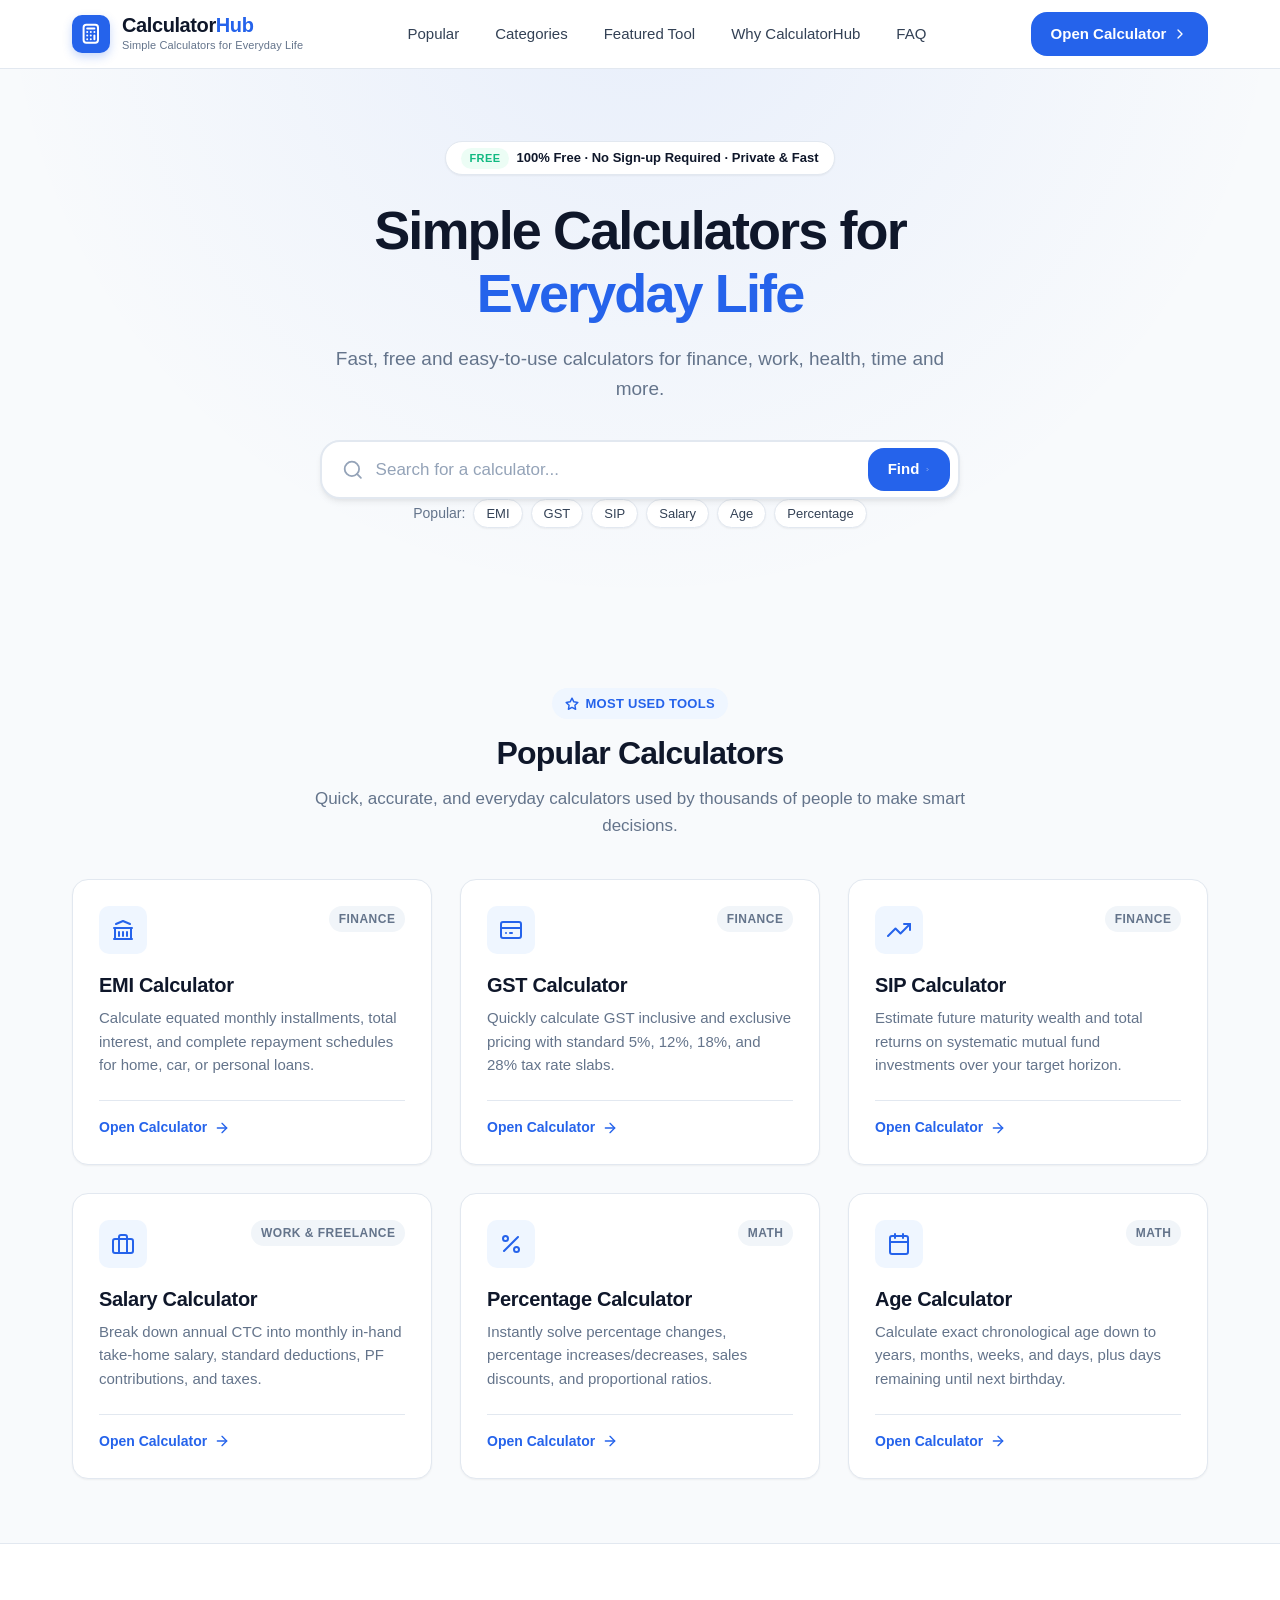
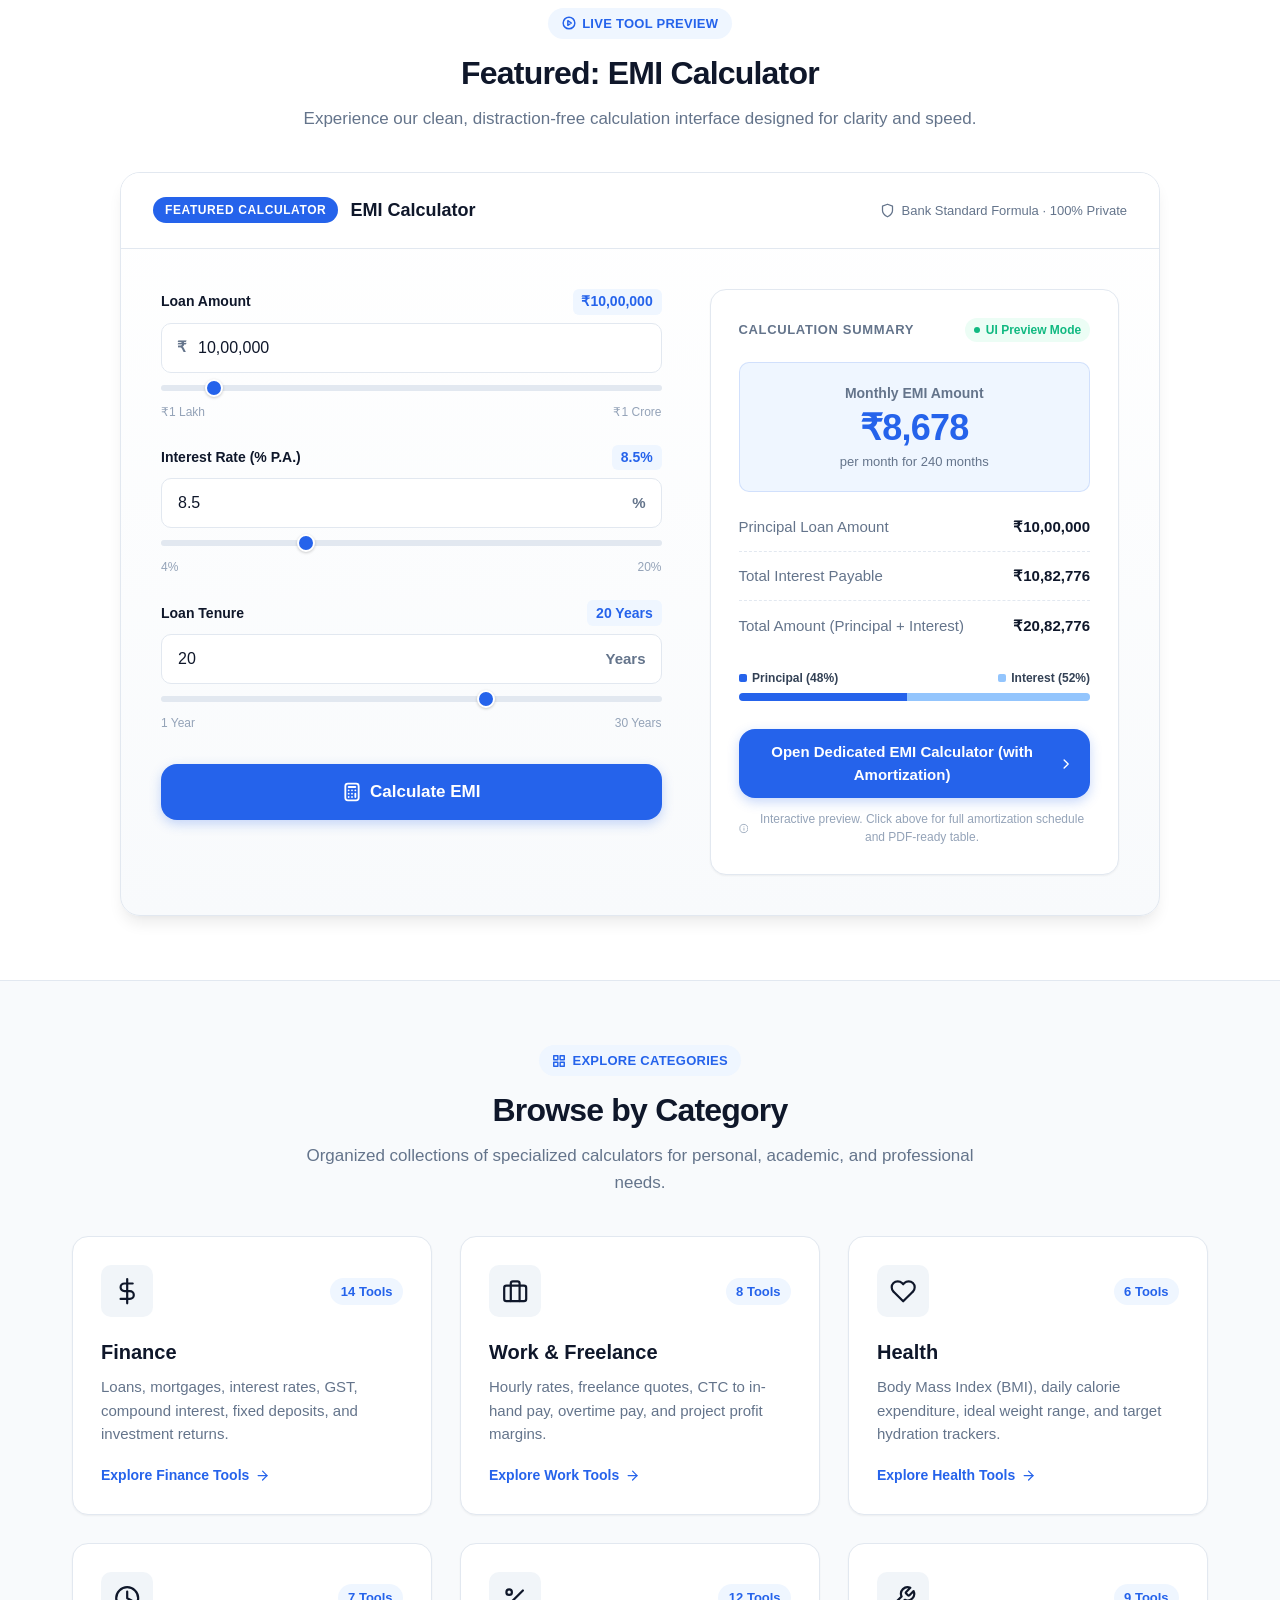
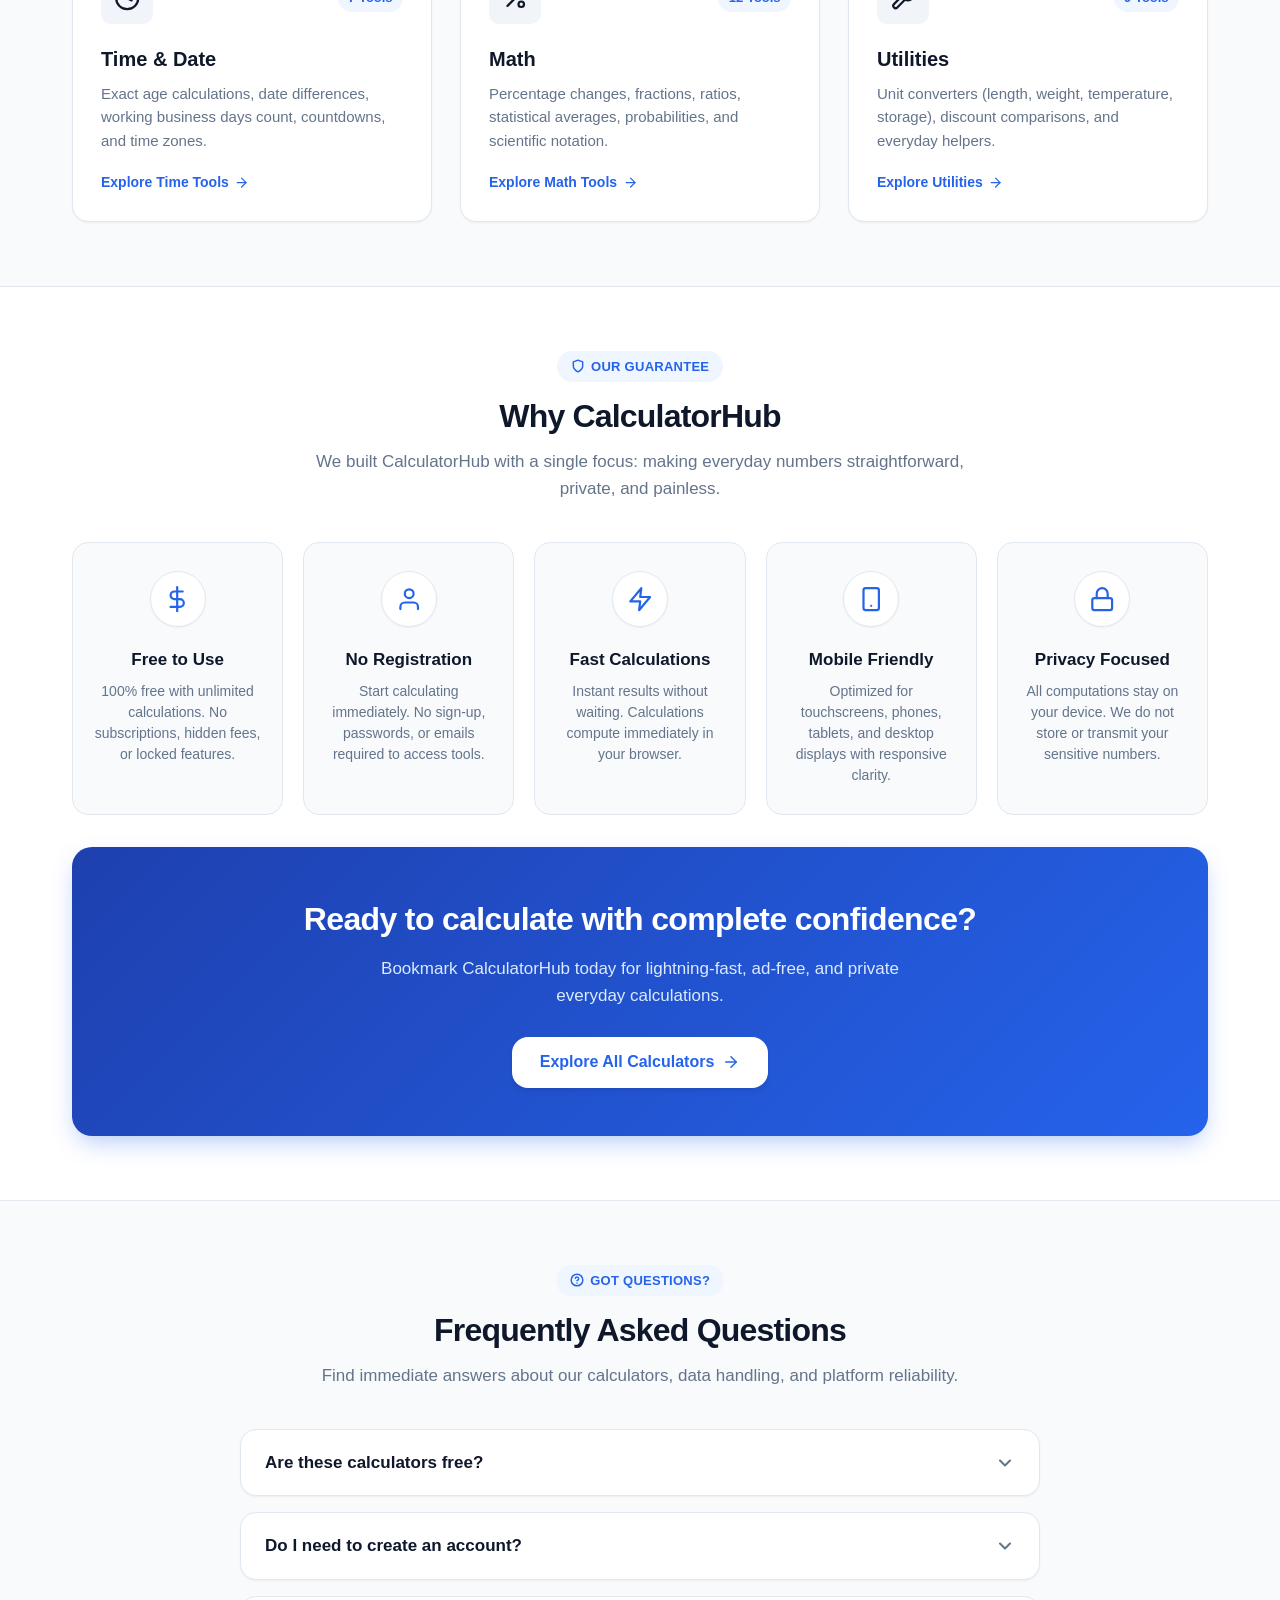
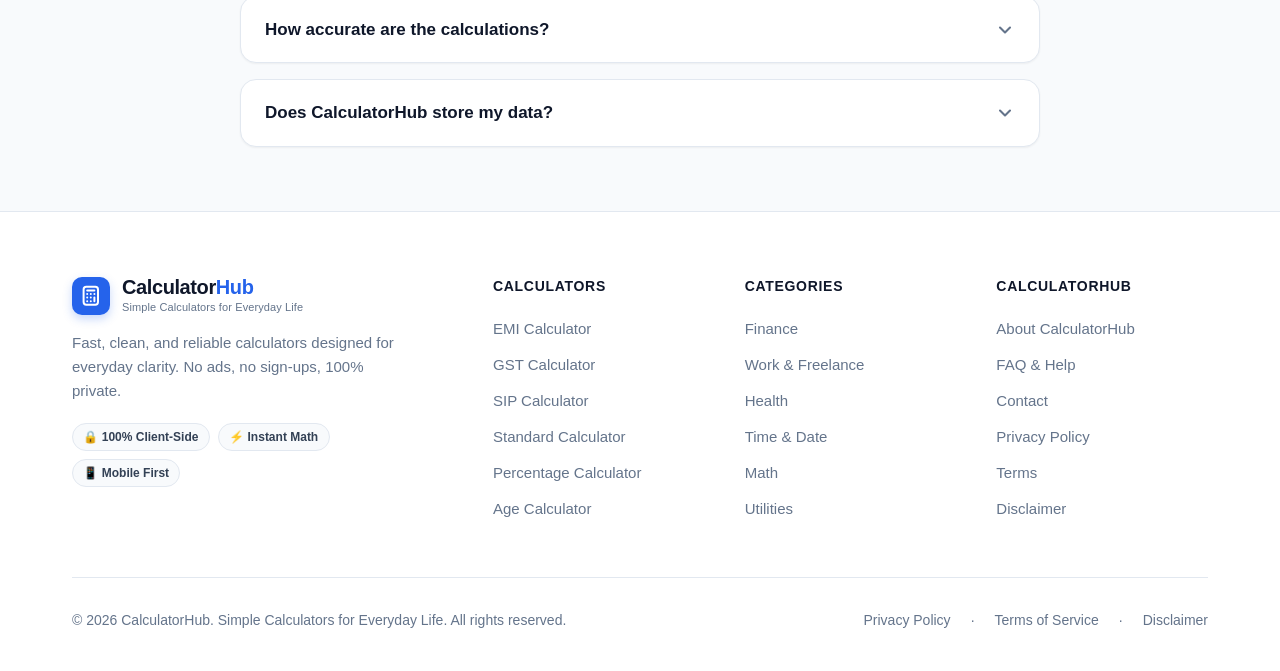
==== index.html @ 7eacfdf1 "Initial CalculatorHub production release" ====
<!DOCTYPE html>
<html lang="en">
<head>
  <meta charset="UTF-8">
  <meta name="viewport" content="width=device-width, initial-scale=1.0">
  <meta name="description" content="CalculatorHub - Fast, free and easy-to-use calculators for finance, work, health, time, math, and everyday life.">
  <link rel="canonical" href="https://calculatorhub.com/">
  <meta property="og:title" content="CalculatorHub – Simple Calculators for Everyday Life">
  <meta property="og:description" content="Fast, free and easy-to-use calculators for finance, work, health, time, math, and everyday life.">
  <meta property="og:url" content="https://calculatorhub.com/">
  <meta property="og:type" content="website">
  <meta property="og:site_name" content="CalculatorHub">
  <title>CalculatorHub – Simple Calculators for Everyday Life</title>
  <script type="application/ld+json">
  {
    "@context": "https://schema.org",
    "@type": "WebSite",
    "name": "CalculatorHub",
    "url": "https://calculatorhub.com/",
    "description": "Fast, free and easy-to-use calculators for finance, work, health, time, math, and everyday life.",
    "potentialAction": {
      "@type": "SearchAction",
      "target": "https://calculatorhub.com/?q={search_term_string}",
      "query-input": "required name=search_term_string"
    }
  }
  </script>
  <link rel="stylesheet" href="css/styles.css">
  <style data-purpose="core-styles">
/* ==========================================================================
   CalculatorHub - Modern, Responsive Stylesheet
   Design Direction: Clean light background, professional, spacious, subtle borders
   ========================================================================== */

/* --- CSS Variables & Design Tokens --- */
:root {
  /* Brand Colors */
  --primary: #2563eb;          /* Vibrant, trustworthy primary blue */
  --primary-hover: #1d4ed8;    /* Darker blue for hover states */
  --primary-light: #eff6ff;    /* Soft blue tint for icons and badges */
  --primary-ring: rgba(37, 99, 235, 0.25);

  /* Neutrals & Surfaces */
  --bg-page: #f8fafc;          /* Slate 50 - clean light page background */
  --bg-surface: #ffffff;       /* Pure white card and container surface */
  --bg-subtle: #f1f5f9;        /* Slate 100 - subtle background for tags/inputs */
  --bg-hover: #f8fafc;

  /* Typography Colors */
  --text-main: #0f172a;        /* Slate 900 - high contrast headline text */
  --text-body: #334155;        /* Slate 700 - readable body text */
  --text-muted: #64748b;       /* Slate 500 - descriptions, labels, hints */
  --text-subtle: #94a3b8;      /* Slate 400 - placeholders, borders */

  /* Borders & Dividers */
  --border-color: #e2e8f0;     /* Slate 200 - clean subtle borders */
  --border-focus: #2563eb;

  /* Accents & Status */
  --accent-green: #10b981;
  --accent-green-light: #ecfdf5;
  --accent-amber: #f59e0b;

  /* Shadows */
  --shadow-sm: 0 1px 2px 0 rgba(0, 0, 0, 0.05);
  --shadow-md: 0 4px 6px -1px rgba(0, 0, 0, 0.07), 0 2px 4px -2px rgba(0, 0, 0, 0.05);
  --shadow-lg: 0 10px 15px -3px rgba(0, 0, 0, 0.08), 0 4px 6px -4px rgba(0, 0, 0, 0.04);
  --shadow-card-hover: 0 12px 20px -3px rgba(37, 99, 235, 0.08), 0 4px 6px -4px rgba(0, 0, 0, 0.04);

  /* Radii */
  --radius-sm: 6px;
  --radius-md: 10px;
  --radius-lg: 16px;
  --radius-xl: 20px;
  --radius-full: 9999px;

  /* Transitions */
  --transition-fast: 0.15s ease;
  --transition-normal: 0.25s ease;

  /* Typography */
  --font-sans: -apple-system, BlinkMacSystemFont, "Segoe UI", Roboto, "Helvetica Neue", Arial, sans-serif;
}

/* --- Base & Reset --- */
*, *::before, *::after {
  box-sizing: border-box;
  margin: 0;
  padding: 0;
}

html {
  font-family: var(--font-sans);
  font-size: 16px;
  line-height: 1.5;
  color: var(--text-body);
  background-color: var(--bg-page);
  scroll-behavior: smooth;
  -webkit-text-size-adjust: 100%;
  overflow-x: hidden;
  max-width: 100%;
}

body {
  min-height: 100vh;
  display: flex;
  flex-direction: column;
  color: var(--text-body);
  background-color: var(--bg-page);
  overflow-x: hidden;
  max-width: 100%;
}

img, svg {
  display: block;
  max-width: 100%;
}

a {
  color: inherit;
  text-decoration: none;
  transition: color var(--transition-fast);
}

button, input, select {
  font: inherit;
}

button {
  cursor: pointer;
  border: none;
  background: none;
}

/* --- Layout Container --- */
.container {
  width: 100%;
  max-width: 1200px;
  margin-left: auto;
  margin-right: auto;
  padding-left: 1.25rem;
  padding-right: 1.25rem;
}

@media (min-width: 768px) {
  .container {
    padding-left: 2rem;
    padding-right: 2rem;
  }
}

/* --- Section Spacing --- */
.section {
  padding-top: 4rem;
  padding-bottom: 4rem;
}

@media (max-width: 640px) {
  .section {
    padding-top: 3rem;
    padding-bottom: 3rem;
  }
}

.section-header {
  text-align: center;
  max-width: 680px;
  margin: 0 auto 2.5rem auto;
}

.section-badge {
  display: inline-flex;
  align-items: center;
  gap: 0.4rem;
  padding: 0.35rem 0.85rem;
  background-color: var(--primary-light);
  color: var(--primary);
  font-size: 0.8125rem;
  font-weight: 600;
  border-radius: var(--radius-full);
  margin-bottom: 0.875rem;
  letter-spacing: 0.02em;
  text-transform: uppercase;
}

.section-title {
  font-size: 2rem;
  font-weight: 700;
  color: var(--text-main);
  letter-spacing: -0.025em;
  line-height: 1.25;
  margin-bottom: 0.75rem;
}

@media (max-width: 640px) {
  .section-title {
    font-size: 1.625rem;
  }
}

.section-description {
  font-size: 1.0625rem;
  color: var(--text-muted);
  line-height: 1.6;
}

/* --- Header & Navigation --- */
.site-header {
  position: sticky;
  top: 0;
  z-index: 50;
  background-color: rgba(255, 255, 255, 0.95);
  backdrop-filter: blur(8px);
  border-bottom: 1px solid var(--border-color);
  transition: all var(--transition-fast);
}

.nav-container {
  display: flex;
  align-items: center;
  justify-content: space-between;
  height: 4.25rem;
}

.brand-logo {
  display: flex;
  align-items: center;
  gap: 0.75rem;
  font-weight: 700;
  font-size: 1.25rem;
  color: var(--text-main);
  text-decoration: none;
  flex-shrink: 0;
}

.brand-icon-wrapper {
  width: 2.375rem;
  height: 2.375rem;
  background-color: var(--primary);
  color: #ffffff;
  border-radius: var(--radius-md);
  display: flex;
  align-items: center;
  justify-content: center;
  box-shadow: 0 4px 10px rgba(37, 99, 235, 0.25);
  flex-shrink: 0;
}

.brand-icon-wrapper svg {
  width: 1.35rem;
  height: 1.35rem;
}

.brand-text-wrapper {
  display: flex;
  flex-direction: column;
  min-width: 0;
}

.brand-name {
  line-height: 1.15;
  letter-spacing: -0.02em;
  white-space: nowrap;
}

.brand-name span {
  color: var(--primary);
}

.brand-tagline-sub {
  font-size: 0.6875rem;
  font-weight: 500;
  color: var(--text-muted);
  letter-spacing: 0.01em;
  white-space: nowrap;
}

.nav-menu {
  display: none;
  align-items: center;
  gap: 1.25rem;
  list-style: none;
}

.nav-link {
  font-size: 0.9375rem;
  font-weight: 500;
  color: var(--text-body);
  padding: 0.5rem 0.25rem;
  position: relative;
  transition: color var(--transition-fast);
}

.nav-link:hover,
.nav-link:focus-visible {
  color: var(--primary);
}

.nav-link.active {
  color: var(--primary);
  font-weight: 600;
}

.nav-link.active::after {
  content: '';
  position: absolute;
  bottom: 0;
  left: 0.25rem;
  right: 0.25rem;
  height: 2px;
  background-color: var(--primary);
  border-radius: var(--radius-full);
}

.nav-actions {
  display: none;
  align-items: center;
  gap: 0.75rem;
  flex-shrink: 0;
}

.mobile-menu-btn {
  display: flex;
  align-items: center;
  justify-content: center;
  width: 2.75rem;
  height: 2.75rem;
  min-width: 44px;
  min-height: 44px;
  border-radius: var(--radius-md);
  color: var(--text-main);
  border: 1px solid var(--border-color);
  background-color: var(--bg-surface);
  transition: all var(--transition-fast);
  flex-shrink: 0;
  cursor: pointer;
  padding: 0;
}

.mobile-menu-btn:hover,
.mobile-menu-btn:focus-visible {
  background-color: var(--bg-subtle);
  border-color: var(--text-subtle);
}

.mobile-menu-btn[aria-expanded="true"] {
  background-color: var(--primary-light);
  color: var(--primary);
  border-color: #bfdbfe;
}

/* Mobile Nav Drawer */
.mobile-nav {
  display: none;
  background-color: var(--bg-surface);
  border-bottom: 1px solid var(--border-color);
  padding: 1.25rem;
}

.mobile-nav.is-open {
  display: block;
}

.mobile-nav-list {
  list-style: none;
  display: flex;
  flex-direction: column;
  gap: 0.75rem;
}

.mobile-nav-link {
  display: flex;
  align-items: center;
  min-height: 44px;
  padding: 0.75rem 1rem;
  font-size: 1rem;
  font-weight: 500;
  color: var(--text-body);
  border-radius: var(--radius-md);
  transition: background-color var(--transition-fast), color var(--transition-fast);
}

.mobile-nav-link:hover,
.mobile-nav-link:focus-visible {
  background-color: var(--primary-light);
  color: var(--primary);
}

.mobile-nav-link.active {
  background-color: var(--primary-light);
  color: var(--primary);
  font-weight: 600;
}

/* Hide brand tagline in sticky header on mobile screens to keep [Logo] [☰] clean and prevent overflow */
@media (max-width: 640px) {
  .site-header .brand-tagline-sub {
    display: none !important;
  }
}

/* Ultra-compact screens (320px - 360px) */
@media (max-width: 360px) {
  .container {
    padding-left: 0.875rem;
    padding-right: 0.875rem;
  }
  .site-header .brand-logo {
    gap: 0.5rem;
    font-size: 1.125rem;
  }
  .site-header .brand-icon-wrapper {
    width: 2.125rem;
    height: 2.125rem;
  }
}

/* Mobile & Tablet nav display (< 992px) */
@media (max-width: 991px) {
  .nav-menu {
    display: none !important;
  }
  .nav-actions {
    display: none !important;
  }
  .mobile-menu-btn {
    display: flex !important;
  }
}

/* Desktop navigation display (>= 992px) */
@media (min-width: 992px) {
  .nav-menu {
    display: flex;
    gap: 1.25rem;
  }
  .nav-actions {
    display: flex;
  }
  .mobile-menu-btn {
    display: none !important;
  }
  .mobile-nav {
    display: none !important;
  }
}

/* Tablet landscape & compact desktop (992px - 1100px) */
@media (min-width: 992px) and (max-width: 1100px) {
  .site-header .brand-tagline-sub {
    display: none;
  }
  .nav-menu {
    gap: 1rem;
  }
  .nav-link {
    font-size: 0.875rem;
  }
}

/* Wide Desktop (>= 1120px) */
@media (min-width: 1120px) {
  .nav-menu {
    gap: 1.75rem;
  }
}

/* --- Hero Section --- */
.hero-section {
  padding-top: 4.5rem;
  padding-bottom: 4.5rem;
  background: radial-gradient(circle at 50% -20%, rgba(37, 99, 235, 0.08) 0%, transparent 70%);
  text-align: center;
  position: relative;
}

@media (max-width: 640px) {
  .hero-section {
    padding-top: 3rem;
    padding-bottom: 3.5rem;
  }
}

.hero-pill {
  display: inline-flex;
  align-items: center;
  gap: 0.5rem;
  background-color: #ffffff;
  border: 1px solid var(--border-color);
  padding: 0.35rem 0.95rem;
  border-radius: var(--radius-full);
  font-size: 0.8125rem;
  font-weight: 600;
  color: var(--text-main);
  box-shadow: var(--shadow-sm);
  margin-bottom: 1.5rem;
}

.hero-pill-badge {
  background-color: var(--accent-green-light);
  color: var(--accent-green);
  font-size: 0.6875rem;
  padding: 0.15rem 0.5rem;
  border-radius: var(--radius-full);
  font-weight: 700;
  text-transform: uppercase;
  letter-spacing: 0.04em;
}

.hero-title {
  font-size: 2.75rem;
  font-weight: 800;
  color: var(--text-main);
  letter-spacing: -0.035em;
  line-height: 1.15;
  margin-bottom: 1.25rem;
  max-width: 800px;
  margin-left: auto;
  margin-right: auto;
}

@media (min-width: 768px) {
  .hero-title {
    font-size: 3.375rem;
  }
}

@media (max-width: 640px) {
  .hero-title {
    font-size: 2.125rem;
  }
}

.hero-title .highlight {
  color: var(--primary);
  position: relative;
  display: inline-block;
}

.hero-description {
  font-size: 1.1875rem;
  color: var(--text-muted);
  max-width: 620px;
  margin: 0 auto 2.25rem auto;
  line-height: 1.6;
}

@media (max-width: 640px) {
  .hero-description {
    font-size: 1rem;
  }
}

/* Search Box Container */
.search-container {
  max-width: 640px;
  margin: 0 auto 1.5rem auto;
}

.search-bar-wrapper {
  position: relative;
  display: flex;
  align-items: center;
  background-color: #ffffff;
  border: 2px solid var(--border-color);
  border-radius: var(--radius-xl);
  padding: 0.35rem 0.5rem 0.35rem 1.25rem;
  box-shadow: var(--shadow-md);
  transition: all var(--transition-normal);
}

.search-bar-wrapper:focus-within {
  border-color: var(--primary);
  box-shadow: 0 0 0 4px var(--primary-ring), var(--shadow-lg);
}

.search-icon {
  color: var(--text-subtle);
  width: 1.35rem;
  height: 1.35rem;
  flex-shrink: 0;
  margin-right: 0.75rem;
}

.search-input {
  width: 100%;
  border: none;
  background: transparent;
  font-size: 1.0625rem;
  color: var(--text-main);
  outline: none;
  padding: 0.5rem 0;
}

.search-input::placeholder {
  color: var(--text-subtle);
}

.search-clear-btn {
  display: none;
  align-items: center;
  justify-content: center;
  width: 1.75rem;
  height: 1.75rem;
  border-radius: var(--radius-full);
  color: var(--text-muted);
  background-color: var(--bg-subtle);
  margin-right: 0.5rem;
  transition: all var(--transition-fast);
}

.search-clear-btn:hover {
  background-color: var(--border-color);
  color: var(--text-main);
}

.search-clear-btn.is-active {
  display: flex;
}

.search-submit-btn {
  background-color: var(--primary);
  color: #ffffff;
  padding: 0.65rem 1.25rem;
  border-radius: var(--radius-lg);
  font-weight: 600;
  font-size: 0.9375rem;
  display: flex;
  align-items: center;
  gap: 0.35rem;
  transition: background-color var(--transition-fast), transform var(--transition-fast);
  white-space: nowrap;
}

.search-submit-btn:hover,
.search-submit-btn:focus-visible {
  background-color: var(--primary-hover);
  transform: translateY(-1px);
}

.search-submit-btn:active {
  transform: translateY(0);
}

@media (max-width: 480px) {
  .search-submit-btn {
    padding: 0.65rem 0.85rem;
  }
  .search-submit-btn span {
    display: none;
  }
}

/* Popular Suggestions */
.search-suggestions {
  display: flex;
  align-items: center;
  justify-content: center;
  flex-wrap: wrap;
  gap: 0.5rem;
  font-size: 0.875rem;
}

.suggestions-label {
  color: var(--text-muted);
  font-weight: 500;
}

.suggestion-chip {
  background-color: #ffffff;
  border: 1px solid var(--border-color);
  color: var(--text-body);
  padding: 0.25rem 0.75rem;
  border-radius: var(--radius-full);
  font-size: 0.8125rem;
  font-weight: 500;
  transition: all var(--transition-fast);
  box-shadow: var(--shadow-sm);
}

.suggestion-chip:hover,
.suggestion-chip:focus-visible {
  border-color: var(--primary);
  color: var(--primary);
  background-color: var(--primary-light);
  transform: translateY(-1px);
}

/* Search Status / Empty State */
.search-results-feedback {
  display: none;
  margin-top: 1.5rem;
  padding: 0.85rem 1.25rem;
  background-color: var(--bg-surface);
  border: 1px dashed var(--border-color);
  border-radius: var(--radius-lg);
  font-size: 0.9375rem;
  color: var(--text-muted);
  text-align: center;
}

.search-results-feedback.is-visible {
  display: block;
}

.search-results-feedback strong {
  color: var(--text-main);
}

/* --- Cards Grid: Popular Calculators --- */
.calculators-grid {
  display: grid;
  grid-template-columns: 1fr;
  gap: 1.25rem;
}

@media (min-width: 640px) {
  .calculators-grid {
    grid-template-columns: repeat(2, 1fr);
    gap: 1.5rem;
  }
}

@media (min-width: 1024px) {
  .calculators-grid {
    grid-template-columns: repeat(3, 1fr);
    gap: 1.75rem;
  }
}

/* Reusable Calculator Card */
.calc-card {
  background-color: var(--bg-surface);
  border: 1px solid var(--border-color);
  border-radius: var(--radius-lg);
  padding: 1.625rem;
  display: flex;
  flex-direction: column;
  transition: all var(--transition-normal);
  position: relative;
  box-shadow: var(--shadow-sm);
  text-decoration: none;
  color: inherit;
}

.calc-card:hover,
.calc-card:focus-visible {
  transform: translateY(-3px);
  border-color: rgba(37, 99, 235, 0.4);
  box-shadow: var(--shadow-card-hover);
}

.calc-card-top {
  display: flex;
  align-items: flex-start;
  justify-content: space-between;
  margin-bottom: 1.125rem;
}

.calc-icon-box {
  width: 3rem;
  height: 3rem;
  border-radius: var(--radius-md);
  background-color: var(--primary-light);
  color: var(--primary);
  display: flex;
  align-items: center;
  justify-content: center;
  transition: background-color var(--transition-fast), transform var(--transition-fast);
}

.calc-card:hover .calc-icon-box {
  background-color: var(--primary);
  color: #ffffff;
  transform: scale(1.04);
}

.calc-icon-box svg {
  width: 1.5rem;
  height: 1.5rem;
}

.calc-category-tag {
  font-size: 0.75rem;
  font-weight: 600;
  text-transform: uppercase;
  letter-spacing: 0.04em;
  color: var(--text-muted);
  background-color: var(--bg-subtle);
  padding: 0.25rem 0.6rem;
  border-radius: var(--radius-full);
}

.calc-card-title {
  font-size: 1.25rem;
  font-weight: 700;
  color: var(--text-main);
  margin-bottom: 0.5rem;
  letter-spacing: -0.015em;
  line-height: 1.3;
}

.calc-card-desc {
  font-size: 0.9375rem;
  color: var(--text-muted);
  line-height: 1.55;
  margin-bottom: 1.5rem;
  flex-grow: 1;
}

.calc-card-footer {
  display: flex;
  align-items: center;
  justify-content: space-between;
  padding-top: 1rem;
  border-top: 1px solid var(--border-color);
  font-size: 0.875rem;
  font-weight: 600;
  color: var(--primary);
}

.calc-card-action {
  display: inline-flex;
  align-items: center;
  gap: 0.4rem;
  transition: gap var(--transition-fast);
}

.calc-card:hover .calc-card-action {
  gap: 0.65rem;
}

.calc-card-action svg {
  width: 1rem;
  height: 1rem;
  transition: transform var(--transition-fast);
}

.calc-card:hover .calc-card-action svg {
  transform: translateX(3px);
}

/* --- Featured Calculator Preview Section --- */
.featured-section {
  background-color: #ffffff;
  border-top: 1px solid var(--border-color);
  border-bottom: 1px solid var(--border-color);
}

.featured-wrapper {
  background: linear-gradient(180deg, #ffffff 0%, var(--bg-page) 100%);
  border: 1px solid var(--border-color);
  border-radius: var(--radius-xl);
  box-shadow: var(--shadow-lg);
  overflow: hidden;
  max-width: 1040px;
  margin: 0 auto;
}

.featured-header {
  padding: 1.5rem 2rem;
  border-bottom: 1px solid var(--border-color);
  background-color: #ffffff;
  display: flex;
  align-items: center;
  justify-content: space-between;
  flex-wrap: wrap;
  gap: 1rem;
}

.featured-badge-group {
  display: flex;
  align-items: center;
  gap: 0.75rem;
}

.featured-label {
  background-color: var(--primary);
  color: #ffffff;
  font-size: 0.75rem;
  font-weight: 700;
  text-transform: uppercase;
  letter-spacing: 0.05em;
  padding: 0.25rem 0.75rem;
  border-radius: var(--radius-full);
}

.featured-calc-name {
  font-size: 1.125rem;
  font-weight: 700;
  color: var(--text-main);
}

.featured-meta {
  font-size: 0.8125rem;
  color: var(--text-muted);
  display: flex;
  align-items: center;
  gap: 0.4rem;
}

.featured-body {
  display: grid;
  grid-template-columns: 1fr;
  padding: 2rem;
  gap: 2rem;
}

@media (min-width: 860px) {
  .featured-body {
    grid-template-columns: 1.1fr 0.9fr;
    padding: 2.5rem;
    gap: 3rem;
  }
}

@media (max-width: 640px) {
  .featured-header {
    padding: 1.25rem;
  }
  .featured-body {
    padding: 1.25rem;
    gap: 1.75rem;
  }
}

/* Form Preview Side */
.featured-form {
  display: flex;
  flex-direction: column;
  gap: 1.5rem;
}

.form-group {
  display: flex;
  flex-direction: column;
  gap: 0.5rem;
}

.form-label-row {
  display: flex;
  justify-content: space-between;
  align-items: center;
}

.form-label {
  font-size: 0.875rem;
  font-weight: 600;
  color: var(--text-main);
}

.form-value-badge {
  font-size: 0.875rem;
  font-weight: 700;
  color: var(--primary);
  background-color: var(--primary-light);
  padding: 0.15rem 0.55rem;
  border-radius: var(--radius-sm);
}

.input-with-affix {
  position: relative;
  display: flex;
  align-items: center;
}

.input-prefix,
.input-suffix {
  position: absolute;
  font-size: 0.9375rem;
  font-weight: 600;
  color: var(--text-muted);
  pointer-events: none;
}

.input-prefix {
  left: 1rem;
}

.input-suffix {
  right: 1rem;
}

.form-input {
  width: 100%;
  padding: 0.75rem 1rem;
  background-color: #ffffff;
  border: 1px solid var(--border-color);
  border-radius: var(--radius-md);
  font-size: 1rem;
  font-weight: 500;
  color: var(--text-main);
  transition: all var(--transition-fast);
}

.input-has-prefix {
  padding-left: 2.25rem;
}

.input-has-suffix {
  padding-right: 2.75rem;
}

.form-input:focus {
  outline: none;
  border-color: var(--primary);
  box-shadow: 0 0 0 3px var(--primary-ring);
}

/* Range Slider */
.form-range {
  width: 100%;
  height: 6px;
  background: var(--border-color);
  border-radius: var(--radius-full);
  outline: none;
  -webkit-appearance: none;
  appearance: none;
  cursor: pointer;
  margin-top: 0.25rem;
}

.form-range::-webkit-slider-thumb {
  -webkit-appearance: none;
  appearance: none;
  width: 18px;
  height: 18px;
  border-radius: 50%;
  background: var(--primary);
  border: 2px solid #ffffff;
  box-shadow: 0 1px 3px rgba(0, 0, 0, 0.2);
  cursor: pointer;
  transition: transform var(--transition-fast);
}

.form-range::-webkit-slider-thumb:hover {
  transform: scale(1.15);
}

.range-min-max {
  display: flex;
  justify-content: space-between;
  font-size: 0.75rem;
  color: var(--text-subtle);
  margin-top: 0.25rem;
}

/* Prominent Calculate Button */
.btn-calculate {
  display: flex;
  align-items: center;
  justify-content: center;
  gap: 0.5rem;
  width: 100%;
  padding: 0.95rem 1.5rem;
  background-color: var(--primary);
  color: #ffffff;
  font-size: 1.0625rem;
  font-weight: 700;
  border-radius: var(--radius-lg);
  box-shadow: 0 4px 12px rgba(37, 99, 235, 0.25);
  transition: all var(--transition-fast);
  margin-top: 0.5rem;
}

.btn-calculate:hover,
.btn-calculate:focus-visible {
  background-color: var(--primary-hover);
  transform: translateY(-2px);
  box-shadow: 0 6px 16px rgba(37, 99, 235, 0.35);
}

.btn-calculate:active {
  transform: translateY(0);
}

.btn-calculate svg {
  width: 1.25rem;
  height: 1.25rem;
}

/* Result Preview Side */
.featured-results {
  background-color: #ffffff;
  border: 1px solid var(--border-color);
  border-radius: var(--radius-lg);
  padding: 1.75rem;
  display: flex;
  flex-direction: column;
  justify-content: space-between;
  box-shadow: var(--shadow-sm);
}

.results-top {
  display: flex;
  flex-direction: column;
}

.results-heading-row {
  display: flex;
  justify-content: space-between;
  align-items: center;
  margin-bottom: 1.25rem;
}

.results-heading {
  font-size: 0.8125rem;
  font-weight: 700;
  text-transform: uppercase;
  letter-spacing: 0.05em;
  color: var(--text-muted);
}

.results-badge-live {
  display: inline-flex;
  align-items: center;
  gap: 0.35rem;
  font-size: 0.75rem;
  font-weight: 600;
  color: var(--accent-green);
  background-color: var(--accent-green-light);
  padding: 0.2rem 0.55rem;
  border-radius: var(--radius-full);
}

.pulse-dot {
  width: 6px;
  height: 6px;
  border-radius: 50%;
  background-color: var(--accent-green);
}

.main-result-box {
  background-color: var(--primary-light);
  border: 1px solid rgba(37, 99, 235, 0.15);
  border-radius: var(--radius-md);
  padding: 1.25rem;
  margin-bottom: 1.5rem;
  text-align: center;
}

.main-result-label {
  font-size: 0.875rem;
  font-weight: 600;
  color: var(--text-muted);
  margin-bottom: 0.25rem;
}

.main-result-amount {
  font-size: 2.25rem;
  font-weight: 800;
  color: var(--primary);
  line-height: 1.1;
  letter-spacing: -0.02em;
}

.main-result-period {
  font-size: 0.8125rem;
  color: var(--text-muted);
  margin-top: 0.25rem;
}

/* Result Rows */
.result-stats-list {
  display: flex;
  flex-direction: column;
  gap: 0.85rem;
  margin-bottom: 1.5rem;
}

.result-stat-row {
  display: flex;
  justify-content: space-between;
  align-items: center;
  padding-bottom: 0.75rem;
  border-bottom: 1px dashed var(--border-color);
  font-size: 0.9375rem;
}

.result-stat-row:last-child {
  border-bottom: none;
  padding-bottom: 0;
}

.stat-label {
  color: var(--text-muted);
}

.stat-value {
  font-weight: 700;
  color: var(--text-main);
}

/* Ratio Bar */
.breakdown-bar-wrapper {
  margin-top: 0.5rem;
}

.breakdown-legend {
  display: flex;
  justify-content: space-between;
  font-size: 0.75rem;
  font-weight: 600;
  margin-bottom: 0.4rem;
}

.legend-item {
  display: flex;
  align-items: center;
  gap: 0.35rem;
}

.legend-dot {
  width: 8px;
  height: 8px;
  border-radius: 2px;
}

.legend-dot.principal {
  background-color: var(--primary);
}

.legend-dot.interest {
  background-color: #93c5fd;
}

.breakdown-bar {
  display: flex;
  height: 8px;
  border-radius: var(--radius-full);
  overflow: hidden;
  background-color: var(--bg-subtle);
}

.bar-segment.principal {
  width: 48%;
  background-color: var(--primary);
}

.bar-segment.interest {
  width: 52%;
  background-color: #93c5fd;
}

.results-footer-note {
  margin-top: 1.25rem;
  font-size: 0.75rem;
  color: var(--text-subtle);
  text-align: center;
  display: flex;
  align-items: center;
  justify-content: center;
  gap: 0.35rem;
}

/* --- Browse by Category Section --- */
.category-grid {
  display: grid;
  grid-template-columns: 1fr;
  gap: 1.25rem;
}

@media (min-width: 640px) {
  .category-grid {
    grid-template-columns: repeat(2, 1fr);
    gap: 1.5rem;
  }
}

@media (min-width: 1024px) {
  .category-grid {
    grid-template-columns: repeat(3, 1fr);
    gap: 1.75rem;
  }
}

/* Reusable Category Card */
.category-card {
  background-color: var(--bg-surface);
  border: 1px solid var(--border-color);
  border-radius: var(--radius-lg);
  padding: 1.75rem;
  display: flex;
  flex-direction: column;
  transition: all var(--transition-normal);
  text-decoration: none;
  color: inherit;
  box-shadow: var(--shadow-sm);
  position: relative;
}

.category-card:hover,
.category-card:focus-visible {
  transform: translateY(-3px);
  border-color: rgba(37, 99, 235, 0.4);
  box-shadow: var(--shadow-card-hover);
}

.category-header {
  display: flex;
  align-items: center;
  justify-content: space-between;
  margin-bottom: 1.25rem;
}

.category-icon-box {
  width: 3.25rem;
  height: 3.25rem;
  border-radius: var(--radius-md);
  background-color: var(--bg-subtle);
  color: var(--text-main);
  display: flex;
  align-items: center;
  justify-content: center;
  transition: all var(--transition-fast);
}

.category-card:hover .category-icon-box {
  background-color: var(--primary-light);
  color: var(--primary);
}

.category-icon-box svg {
  width: 1.65rem;
  height: 1.65rem;
}

.category-count {
  font-size: 0.8125rem;
  font-weight: 600;
  color: var(--primary);
  background-color: var(--primary-light);
  padding: 0.25rem 0.65rem;
  border-radius: var(--radius-full);
}

.category-title {
  font-size: 1.25rem;
  font-weight: 700;
  color: var(--text-main);
  margin-bottom: 0.5rem;
}

.category-desc {
  font-size: 0.9375rem;
  color: var(--text-muted);
  line-height: 1.55;
  margin-bottom: 1.25rem;
  flex-grow: 1;
}

.category-link-text {
  font-size: 0.875rem;
  font-weight: 600;
  color: var(--primary);
  display: inline-flex;
  align-items: center;
  gap: 0.35rem;
  transition: gap var(--transition-fast);
}

.category-card:hover .category-link-text {
  gap: 0.6rem;
}

.category-link-text svg {
  width: 0.95rem;
  height: 0.95rem;
}

/* --- Why CalculatorHub Section --- */
.why-section {
  background-color: #ffffff;
  border-top: 1px solid var(--border-color);
  border-bottom: 1px solid var(--border-color);
}

.features-grid {
  display: grid;
  grid-template-columns: 1fr;
  gap: 1.5rem;
}

@media (min-width: 640px) {
  .features-grid {
    grid-template-columns: repeat(2, 1fr);
  }
}

@media (min-width: 1024px) {
  .features-grid {
    grid-template-columns: repeat(5, 1fr);
    gap: 1.25rem;
  }
}

.feature-card {
  background-color: var(--bg-page);
  border: 1px solid var(--border-color);
  border-radius: var(--radius-lg);
  padding: 1.75rem 1.25rem;
  text-align: center;
  display: flex;
  flex-direction: column;
  align-items: center;
  transition: all var(--transition-normal);
}

.feature-card:hover {
  transform: translateY(-2px);
  border-color: rgba(37, 99, 235, 0.3);
  background-color: #ffffff;
  box-shadow: var(--shadow-md);
}

.feature-icon-wrapper {
  width: 3.5rem;
  height: 3.5rem;
  border-radius: 50%;
  background-color: #ffffff;
  border: 1px solid var(--border-color);
  color: var(--primary);
  display: flex;
  align-items: center;
  justify-content: center;
  margin-bottom: 1.25rem;
  box-shadow: var(--shadow-sm);
  transition: all var(--transition-fast);
}

.feature-card:hover .feature-icon-wrapper {
  background-color: var(--primary);
  color: #ffffff;
  border-color: var(--primary);
}

.feature-icon-wrapper svg {
  width: 1.65rem;
  height: 1.65rem;
}

.feature-title {
  font-size: 1.0625rem;
  font-weight: 700;
  color: var(--text-main);
  margin-bottom: 0.5rem;
}

.feature-desc {
  font-size: 0.875rem;
  color: var(--text-muted);
  line-height: 1.5;
}

/* --- FAQ Section --- */
.faq-container {
  max-width: 800px;
  margin: 0 auto;
}

.faq-list {
  display: flex;
  flex-direction: column;
  gap: 1rem;
}

.faq-item {
  background-color: var(--bg-surface);
  border: 1px solid var(--border-color);
  border-radius: var(--radius-lg);
  overflow: hidden;
  box-shadow: var(--shadow-sm);
  transition: border-color var(--transition-fast);
}

.faq-item.is-expanded {
  border-color: rgba(37, 99, 235, 0.4);
}

.faq-trigger {
  width: 100%;
  padding: 1.25rem 1.5rem;
  display: flex;
  align-items: center;
  justify-content: space-between;
  gap: 1rem;
  text-align: left;
  font-size: 1.0625rem;
  font-weight: 600;
  color: var(--text-main);
  background-color: transparent;
  transition: background-color var(--transition-fast);
}

.faq-trigger:hover,
.faq-trigger:focus-visible {
  background-color: var(--bg-page);
  color: var(--primary);
}

.faq-chevron {
  width: 1.25rem;
  height: 1.25rem;
  color: var(--text-muted);
  flex-shrink: 0;
  transition: transform var(--transition-normal), color var(--transition-fast);
}

.faq-item.is-expanded .faq-chevron {
  transform: rotate(180deg);
  color: var(--primary);
}

.faq-content {
  max-height: 0;
  overflow: hidden;
  transition: max-height 0.3s cubic-bezier(0, 1, 0, 1);
  padding: 0 1.5rem;
}

.faq-item.is-expanded .faq-content {
  max-height: 500px;
  transition: max-height 0.3s ease-in-out;
}

.faq-body {
  padding-bottom: 1.25rem;
  font-size: 0.9375rem;
  color: var(--text-body);
  line-height: 1.65;
}

/* --- Call To Action Banner --- */
.cta-banner {
  background: linear-gradient(135deg, #1e40af 0%, #2563eb 100%);
  border-radius: var(--radius-xl);
  padding: 3rem 2rem;
  color: #ffffff;
  text-align: center;
  margin-top: 2rem;
  box-shadow: 0 10px 25px -5px rgba(37, 99, 235, 0.35);
}

@media (max-width: 640px) {
  .cta-banner {
    padding: 2.25rem 1.25rem;
  }
}

.cta-title {
  font-size: 2rem;
  font-weight: 800;
  margin-bottom: 0.75rem;
  letter-spacing: -0.02em;
}

@media (max-width: 640px) {
  .cta-title {
    font-size: 1.625rem;
  }
}

.cta-desc {
  font-size: 1.0625rem;
  color: #dbeafe;
  max-width: 580px;
  margin: 0 auto 1.75rem auto;
  line-height: 1.6;
}

.cta-button {
  display: inline-flex;
  align-items: center;
  gap: 0.5rem;
  background-color: #ffffff;
  color: var(--primary);
  font-weight: 700;
  font-size: 1rem;
  padding: 0.85rem 1.75rem;
  border-radius: var(--radius-lg);
  box-shadow: var(--shadow-md);
  transition: all var(--transition-fast);
}

.cta-button:hover,
.cta-button:focus-visible {
  background-color: #f8fafc;
  transform: translateY(-2px);
  box-shadow: var(--shadow-lg);
}

/* --- Footer --- */
.site-footer {
  background-color: #ffffff;
  border-top: 1px solid var(--border-color);
  padding-top: 4rem;
  padding-bottom: 2.5rem;
  margin-top: auto;
}

.footer-top {
  display: grid;
  grid-template-columns: 1fr;
  gap: 2.5rem;
  margin-bottom: 3.5rem;
}

@media (min-width: 768px) {
  .footer-top {
    grid-template-columns: 1.8fr 1fr 1fr 1fr;
  }
}

.footer-brand {
  max-width: 340px;
}

.footer-desc {
  font-size: 0.9375rem;
  color: var(--text-muted);
  line-height: 1.6;
  margin-top: 1rem;
  margin-bottom: 1.25rem;
}

.footer-badges {
  display: flex;
  flex-wrap: wrap;
  gap: 0.5rem;
}

.footer-trust-badge {
  font-size: 0.75rem;
  font-weight: 600;
  color: var(--text-body);
  background-color: var(--bg-page);
  border: 1px solid var(--border-color);
  padding: 0.25rem 0.65rem;
  border-radius: var(--radius-full);
}

.footer-heading {
  font-size: 0.875rem;
  font-weight: 700;
  color: var(--text-main);
  text-transform: uppercase;
  letter-spacing: 0.05em;
  margin-bottom: 1.25rem;
}

.footer-links-list {
  list-style: none;
  display: flex;
  flex-direction: column;
  gap: 0.75rem;
}

.footer-link {
  font-size: 0.9375rem;
  color: var(--text-muted);
  transition: color var(--transition-fast), padding-left var(--transition-fast);
  display: inline-block;
}

.footer-link:hover,
.footer-link:focus-visible {
  color: var(--primary);
  padding-left: 0.25rem;
}

.footer-bottom {
  padding-top: 2rem;
  border-top: 1px solid var(--border-color);
  display: flex;
  flex-direction: column;
  gap: 1rem;
  align-items: center;
  text-align: center;
  font-size: 0.875rem;
  color: var(--text-muted);
}

@media (min-width: 640px) {
  .footer-bottom {
    flex-direction: row;
    justify-content: space-between;
    text-align: left;
  }
}

.footer-legal-links {
  display: flex;
  gap: 1.25rem;
}

.footer-legal-links a:hover {
  color: var(--primary);
}

/* --- Accessibility & Focus Rings --- */
:focus-visible {
  outline: 2px solid var(--primary);
  outline-offset: 2px;
}

/* Screen reader only utility */
.sr-only {
  position: absolute;
  width: 1px;
  height: 1px;
  padding: 0;
  margin: -1px;
  overflow: hidden;
  clip: rect(0, 0, 0, 0);
  white-space: nowrap;
  border-width: 0;
}

  </style>
</head>
<body>

  <!-- =========================================================================
       Site Header
       ========================================================================= -->
  <header class="site-header">
    <div class="container nav-container">
      <!-- Brand Logo -->
      <a href="index.html" class="brand-logo" aria-label="CalculatorHub Homepage">
        <div class="brand-icon-wrapper" aria-hidden="true">
          <svg width="22" height="22" viewBox="0 0 24 24" fill="none" stroke="currentColor" stroke-width="2.2" stroke-linecap="round" stroke-linejoin="round">
            <rect x="4" y="2" width="16" height="20" rx="3"></rect>
            <line x1="8" y1="6" x2="16" y2="6"></line>
            <line x1="16" y1="14" x2="16" y2="18"></line>
            <path d="M8 10h.01M12 10h.01M16 10h.01M8 14h.01M12 14h.01M8 18h.01M12 18h.01"></path>
          </svg>
        </div>
        <div class="brand-text-wrapper">
          <span class="brand-name">Calculator<span>Hub</span></span>
          <span class="brand-tagline-sub">Simple Calculators for Everyday Life</span>
        </div>
      </a>

      <!-- Desktop Navigation -->
      <nav class="nav-menu" aria-label="Primary Navigation">
        <a href="#popular" class="nav-link">Popular</a>
        <a href="#categories" class="nav-link">Categories</a>
        <a href="#featured" class="nav-link">Featured Tool</a>
        <a href="#why-us" class="nav-link">Why CalculatorHub</a>
        <a href="#faq" class="nav-link">FAQ</a>
      </nav>

      <!-- Desktop Header Actions -->
      <div class="nav-actions">
        <a href="calculator.html" class="search-submit-btn">
          <span>Open Calculator</span>
          <svg width="16" height="16" viewBox="0 0 24 24" fill="none" stroke="currentColor" stroke-width="2" stroke-linecap="round" stroke-linejoin="round">
            <polyline points="9 18 15 12 9 6"></polyline>
          </svg>
        </a>
      </div>

      <!-- Mobile Hamburger Toggle -->
      <button type="button" class="mobile-menu-btn" id="mobile-menu-toggle" aria-label="Toggle mobile menu" aria-expanded="false" aria-controls="mobile-nav-drawer">
        <svg class="hamburger-icon" width="22" height="22" viewBox="0 0 24 24" fill="none" stroke="currentColor" stroke-width="2" stroke-linecap="round" stroke-linejoin="round">
          <line x1="3" y1="12" x2="21" y2="12"></line>
          <line x1="3" y1="6" x2="21" y2="6"></line>
          <line x1="3" y1="18" x2="21" y2="18"></line>
        </svg>
      </button>
    </div>

    <!-- Mobile Navigation Drawer -->
    <nav class="mobile-nav" id="mobile-nav-drawer" aria-label="Mobile Navigation" hidden>
      <ul class="mobile-nav-list">
        <li><a href="calculator.html" class="mobile-nav-link" style="color: var(--primary); font-weight: 600;">⚡ Open Interactive Calculator</a></li>
        <li><a href="#popular" class="mobile-nav-link">Popular Calculators</a></li>
        <li><a href="#categories" class="mobile-nav-link">Browse Categories</a></li>
        <li><a href="#featured" class="mobile-nav-link">Featured: EMI Calculator</a></li>
        <li><a href="#why-us" class="mobile-nav-link">Why CalculatorHub</a></li>
        <li><a href="#faq" class="mobile-nav-link">Frequently Asked Questions</a></li>
      </ul>
    </nav>
  </header>

  <main>
    <!-- =========================================================================
         Hero Section
         ========================================================================= -->
    <section class="hero-section" id="hero">
      <div class="container">
        <!-- Hero Tagline Badge -->
        <div class="hero-pill">
          <span class="hero-pill-badge">Free</span>
          <span>100% Free · No Sign-up Required · Private & Fast</span>
        </div>

        <!-- Headline & Description -->
        <h1 class="hero-title">
          Simple Calculators for <span class="highlight">Everyday Life</span>
        </h1>
        <p class="hero-description">
          Fast, free and easy-to-use calculators for finance, work, health, time and more.
        </p>

        <!-- Search Calculator Field -->
        <div class="search-container">
          <form class="search-bar-wrapper" id="calculator-search-form" role="search" onsubmit="event.preventDefault();">
            <svg class="search-icon" width="22" height="22" viewBox="0 0 24 24" fill="none" stroke="currentColor" stroke-width="2" stroke-linecap="round" stroke-linejoin="round" aria-hidden="true">
              <circle cx="11" cy="11" r="8"></circle>
              <line x1="21" y1="21" x2="16.65" y2="16.65"></line>
            </svg>
            <input 
              type="text" 
              class="search-input" 
              id="calculator-search-input" 
              placeholder="Search for a calculator..." 
              autocomplete="off"
              aria-label="Search for a calculator"
            >
            <button type="button" class="search-clear-btn" id="search-clear-btn" aria-label="Clear search input">
              <svg width="14" height="14" viewBox="0 0 24 24" fill="none" stroke="currentColor" stroke-width="2.5" stroke-linecap="round" stroke-linejoin="round">
                <line x1="18" y1="6" x2="6" y2="18"></line>
                <line x1="6" y1="6" x2="18" y2="18"></line>
              </svg>
            </button>
            <button type="submit" class="search-submit-btn" aria-label="Search">
              <span>Find</span>
              <svg width="15" height="15" viewBox="0 0 24 24" fill="none" stroke="currentColor" stroke-width="2" stroke-linecap="round" stroke-linejoin="round">
                <polyline points="9 18 15 12 9 6"></polyline>
              </svg>
            </button>
          </form>

          <!-- Popular Search Suggestions -->
          <div class="search-suggestions" aria-label="Popular search suggestions">
            <span class="suggestions-label">Popular:</span>
            <button type="button" class="suggestion-chip" data-search="EMI">EMI</button>
            <button type="button" class="suggestion-chip" data-search="GST">GST</button>
            <button type="button" class="suggestion-chip" data-search="SIP">SIP</button>
            <button type="button" class="suggestion-chip" data-search="Salary">Salary</button>
            <button type="button" class="suggestion-chip" data-search="Age">Age</button>
            <button type="button" class="suggestion-chip" data-search="Percentage">Percentage</button>
          </div>

          <!-- Feedback message for search filtering -->
          <div class="search-results-feedback" id="search-feedback" role="status" aria-live="polite"></div>
        </div>
      </div>
    </section>

    <!-- =========================================================================
         Popular Calculators Section
         ========================================================================= -->
    <section class="section" id="popular">
      <div class="container">
        <div class="section-header">
          <span class="section-badge">
            <svg width="14" height="14" viewBox="0 0 24 24" fill="none" stroke="currentColor" stroke-width="2.5" stroke-linecap="round" stroke-linejoin="round"><polygon points="12 2 15.09 8.26 22 9.27 17 14.14 18.18 21.02 12 17.77 5.82 21.02 7 14.14 2 9.27 8.91 8.26 12 2"></polygon></svg>
            Most Used Tools
          </span>
          <h2 class="section-title">Popular Calculators</h2>
          <p class="section-description">
            Quick, accurate, and everyday calculators used by thousands of people to make smart decisions.
          </p>
        </div>

        <!-- Calculators Grid -->
        <div class="calculators-grid" id="popular-calculators-grid">

          <!-- 1. EMI Calculator -->
          <a href="calculators/emi/index.html" class="calc-card" data-calc-name="EMI Calculator" data-keywords="emi loan interest mortgage home car finance">
            <div class="calc-card-top">
              <div class="calc-icon-box" aria-hidden="true">
                <svg width="24" height="24" viewBox="0 0 24 24" fill="none" stroke="currentColor" stroke-width="2" stroke-linecap="round" stroke-linejoin="round">
                  <path d="M3 21h18"></path>
                  <path d="M3 10h18"></path>
                  <path d="M5 6l7-3 7 3"></path>
                  <path d="M4 10v11"></path>
                  <path d="M20 10v11"></path>
                  <path d="M8 14v4"></path>
                  <path d="M12 14v4"></path>
                  <path d="M16 14v4"></path>
                </svg>
              </div>
              <span class="calc-category-tag">Finance</span>
            </div>
            <h3 class="calc-card-title">EMI Calculator</h3>
            <p class="calc-card-desc">
              Calculate equated monthly installments, total interest, and complete repayment schedules for home, car, or personal loans.
            </p>
            <div class="calc-card-footer">
              <span class="calc-card-action">
                Open Calculator
                <svg width="16" height="16" viewBox="0 0 24 24" fill="none" stroke="currentColor" stroke-width="2" stroke-linecap="round" stroke-linejoin="round">
                  <line x1="5" y1="12" x2="19" y2="12"></line>
                  <polyline points="12 5 19 12 12 19"></polyline>
                </svg>
              </span>
            </div>
          </a>

          <!-- 2. GST Calculator -->
          <a href="calculators/gst/index.html" class="calc-card" data-calc-name="GST Calculator" data-keywords="gst tax vat invoice sales finance business">
            <div class="calc-card-top">
              <div class="calc-icon-box" aria-hidden="true">
                <svg width="24" height="24" viewBox="0 0 24 24" fill="none" stroke="currentColor" stroke-width="2" stroke-linecap="round" stroke-linejoin="round">
                  <rect x="2" y="4" width="20" height="16" rx="2"></rect>
                  <line x1="2" y1="10" x2="22" y2="10"></line>
                  <line x1="7" y1="15" x2="7.01" y2="15"></line>
                  <line x1="11" y1="15" x2="13" y2="15"></line>
                </svg>
              </div>
              <span class="calc-category-tag">Finance</span>
            </div>
            <h3 class="calc-card-title">GST Calculator</h3>
            <p class="calc-card-desc">
              Quickly calculate GST inclusive and exclusive pricing with standard 5%, 12%, 18%, and 28% tax rate slabs.
            </p>
            <div class="calc-card-footer">
              <span class="calc-card-action">
                Open Calculator
                <svg width="16" height="16" viewBox="0 0 24 24" fill="none" stroke="currentColor" stroke-width="2" stroke-linecap="round" stroke-linejoin="round">
                  <line x1="5" y1="12" x2="19" y2="12"></line>
                  <polyline points="12 5 19 12 12 19"></polyline>
                </svg>
              </span>
            </div>
          </a>

          <!-- 3. SIP Calculator -->
          <a href="calculators/sip/index.html" class="calc-card" data-calc-name="SIP Calculator" data-keywords="sip mutual fund investment wealth compound interest returns">
            <div class="calc-card-top">
              <div class="calc-icon-box" aria-hidden="true">
                <svg width="24" height="24" viewBox="0 0 24 24" fill="none" stroke="currentColor" stroke-width="2" stroke-linecap="round" stroke-linejoin="round">
                  <polyline points="23 6 13.5 15.5 8.5 10.5 1 18"></polyline>
                  <polyline points="17 6 23 6 23 12"></polyline>
                </svg>
              </div>
              <span class="calc-category-tag">Finance</span>
            </div>
            <h3 class="calc-card-title">SIP Calculator</h3>
            <p class="calc-card-desc">
              Estimate future maturity wealth and total returns on systematic mutual fund investments over your target horizon.
            </p>
            <div class="calc-card-footer">
              <span class="calc-card-action">
                Open Calculator
                <svg width="16" height="16" viewBox="0 0 24 24" fill="none" stroke="currentColor" stroke-width="2" stroke-linecap="round" stroke-linejoin="round">
                  <line x1="5" y1="12" x2="19" y2="12"></line>
                  <polyline points="12 5 19 12 12 19"></polyline>
                </svg>
              </span>
            </div>
          </a>

          <!-- 4. Salary Calculator -->
          <article class="calc-card" data-calc-name="Salary Calculator" data-keywords="salary ctc take home pay tax deductions income work">
            <div class="calc-card-top">
              <div class="calc-icon-box" aria-hidden="true">
                <svg width="24" height="24" viewBox="0 0 24 24" fill="none" stroke="currentColor" stroke-width="2" stroke-linecap="round" stroke-linejoin="round">
                  <rect x="2" y="7" width="20" height="14" rx="2" ry="2"></rect>
                  <path d="M16 21V5a2 2 0 0 0-2-2h-4a2 2 0 0 0-2 2v16"></path>
                </svg>
              </div>
              <span class="calc-category-tag">Work & Freelance</span>
            </div>
            <h3 class="calc-card-title">Salary Calculator</h3>
            <p class="calc-card-desc">
              Break down annual CTC into monthly in-hand take-home salary, standard deductions, PF contributions, and taxes.
            </p>
            <div class="calc-card-footer">
              <span class="calc-card-action">
                Open Calculator
                <svg width="16" height="16" viewBox="0 0 24 24" fill="none" stroke="currentColor" stroke-width="2" stroke-linecap="round" stroke-linejoin="round">
                  <line x1="5" y1="12" x2="19" y2="12"></line>
                  <polyline points="12 5 19 12 12 19"></polyline>
                </svg>
              </span>
            </div>
          </article>

          <!-- 5. Percentage Calculator -->
          <a href="calculators/percentage/index.html" class="calc-card" data-calc-name="Percentage Calculator" data-keywords="percentage percent math discount proportion increase decrease">
            <div class="calc-card-top">
              <div class="calc-icon-box" aria-hidden="true">
                <svg width="24" height="24" viewBox="0 0 24 24" fill="none" stroke="currentColor" stroke-width="2" stroke-linecap="round" stroke-linejoin="round">
                  <line x1="19" y1="5" x2="5" y2="19"></line>
                  <circle cx="6.5" cy="6.5" r="2.5"></circle>
                  <circle cx="17.5" cy="17.5" r="2.5"></circle>
                </svg>
              </div>
              <span class="calc-category-tag">Math</span>
            </div>
            <h3 class="calc-card-title">Percentage Calculator</h3>
            <p class="calc-card-desc">
              Instantly solve percentage changes, percentage increases/decreases, sales discounts, and proportional ratios.
            </p>
            <div class="calc-card-footer">
              <span class="calc-card-action">
                Open Calculator
                <svg width="16" height="16" viewBox="0 0 24 24" fill="none" stroke="currentColor" stroke-width="2" stroke-linecap="round" stroke-linejoin="round">
                  <line x1="5" y1="12" x2="19" y2="12"></line>
                  <polyline points="12 5 19 12 12 19"></polyline>
                </svg>
              </span>
            </div>
          </a>

          <!-- 6. Age Calculator -->
          <a href="calculators/age/index.html" class="calc-card" data-calc-name="Age Calculator" data-keywords="age date birthday time years months days days between">
            <div class="calc-card-top">
              <div class="calc-icon-box" aria-hidden="true">
                <svg width="24" height="24" viewBox="0 0 24 24" fill="none" stroke="currentColor" stroke-width="2" stroke-linecap="round" stroke-linejoin="round">
                  <rect x="3" y="4" width="18" height="18" rx="2" ry="2"></rect>
                  <line x1="16" y1="2" x2="16" y2="6"></line>
                  <line x1="8" y1="2" x2="8" y2="6"></line>
                  <line x1="3" y1="10" x2="21" y2="10"></line>
                </svg>
              </div>
              <span class="calc-category-tag">Math</span>
            </div>
            <h3 class="calc-card-title">Age Calculator</h3>
            <p class="calc-card-desc">
              Calculate exact chronological age down to years, months, weeks, and days, plus days remaining until next birthday.
            </p>
            <div class="calc-card-footer">
              <span class="calc-card-action">
                Open Calculator
                <svg width="16" height="16" viewBox="0 0 24 24" fill="none" stroke="currentColor" stroke-width="2" stroke-linecap="round" stroke-linejoin="round">
                  <line x1="5" y1="12" x2="19" y2="12"></line>
                  <polyline points="12 5 19 12 12 19"></polyline>
                </svg>
              </span>
            </div>
          </a>

        </div>
      </div>
    </section>

    <!-- =========================================================================
         Featured Calculator Visual Preview Section
         ========================================================================= -->
    <section class="section featured-section" id="featured">
      <div class="container">
        <div class="section-header">
          <span class="section-badge">
            <svg width="14" height="14" viewBox="0 0 24 24" fill="none" stroke="currentColor" stroke-width="2.5" stroke-linecap="round" stroke-linejoin="round"><circle cx="12" cy="12" r="10"></circle><polygon points="10 8 16 12 10 16 10 8"></polygon></svg>
            Live Tool Preview
          </span>
          <h2 class="section-title">Featured: EMI Calculator</h2>
          <p class="section-description">
            Experience our clean, distraction-free calculation interface designed for clarity and speed.
          </p>
        </div>

        <!-- Featured Card Wrapper -->
        <div class="featured-wrapper">
          <!-- Card Header Bar -->
          <div class="featured-header">
            <div class="featured-badge-group">
              <span class="featured-label">Featured Calculator</span>
              <span class="featured-calc-name">EMI Calculator</span>
            </div>
            <div class="featured-meta">
              <svg width="15" height="15" viewBox="0 0 24 24" fill="none" stroke="currentColor" stroke-width="2" stroke-linecap="round" stroke-linejoin="round">
                <path d="M12 22s8-4 8-10V5l-8-3-8 3v7c0 6 8 10 8 10z"></path>
              </svg>
              <span>Bank Standard Formula · 100% Private</span>
            </div>
          </div>

          <!-- Card Body: Form + Results -->
          <div class="featured-body">

            <!-- Left: Inputs Preview Form -->
            <div class="featured-form">
              <!-- Loan Amount -->
              <div class="form-group">
                <div class="form-label-row">
                  <label for="emi-loan-amount" class="form-label">Loan Amount</label>
                  <span class="form-value-badge" id="preview-amount-val">₹10,00,000</span>
                </div>
                <div class="input-with-affix">
                  <span class="input-prefix">₹</span>
                  <input 
                    type="text" 
                    id="emi-loan-amount" 
                    class="form-input input-has-prefix" 
                    value="10,00,000" 
                    aria-label="Loan Amount in Rupees"
                  >
                </div>
                <input 
                  type="range" 
                  class="form-range" 
                  id="emi-range-amount" 
                  min="100000" 
                  max="10000000" 
                  step="50000" 
                  value="1000000"
                  aria-label="Loan Amount Slider"
                >
                <div class="range-min-max">
                  <span>₹1 Lakh</span>
                  <span>₹1 Crore</span>
                </div>
              </div>

              <!-- Interest Rate -->
              <div class="form-group">
                <div class="form-label-row">
                  <label for="emi-interest-rate" class="form-label">Interest Rate (% P.A.)</label>
                  <span class="form-value-badge" id="preview-rate-val">8.5%</span>
                </div>
                <div class="input-with-affix">
                  <input 
                    type="text" 
                    id="emi-interest-rate" 
                    class="form-input input-has-suffix" 
                    value="8.5" 
                    aria-label="Annual Interest Rate Percentage"
                  >
                  <span class="input-suffix">%</span>
                </div>
                <input 
                  type="range" 
                  class="form-range" 
                  id="emi-range-rate" 
                  min="4" 
                  max="20" 
                  step="0.1" 
                  value="8.5"
                  aria-label="Interest Rate Slider"
                >
                <div class="range-min-max">
                  <span>4%</span>
                  <span>20%</span>
                </div>
              </div>

              <!-- Loan Tenure -->
              <div class="form-group">
                <div class="form-label-row">
                  <label for="emi-loan-tenure" class="form-label">Loan Tenure</label>
                  <span class="form-value-badge" id="preview-tenure-val">20 Years</span>
                </div>
                <div class="input-with-affix">
                  <input 
                    type="text" 
                    id="emi-loan-tenure" 
                    class="form-input input-has-suffix" 
                    value="20" 
                    aria-label="Loan Tenure in Years"
                  >
                  <span class="input-suffix">Years</span>
                </div>
                <input 
                  type="range" 
                  class="form-range" 
                  id="emi-range-tenure" 
                  min="1" 
                  max="30" 
                  step="1" 
                  value="20"
                  aria-label="Loan Tenure Slider"
                >
                <div class="range-min-max">
                  <span>1 Year</span>
                  <span>30 Years</span>
                </div>
              </div>

              <!-- Prominent Button -->
              <button type="button" class="btn-calculate" id="btn-demo-calculate">
                <svg width="20" height="20" viewBox="0 0 24 24" fill="none" stroke="currentColor" stroke-width="2.2" stroke-linecap="round" stroke-linejoin="round" aria-hidden="true">
                  <rect x="4" y="2" width="16" height="20" rx="3"></rect>
                  <line x1="8" y1="6" x2="16" y2="6"></line>
                  <line x1="16" y1="14" x2="16" y2="18"></line>
                  <path d="M8 10h.01M12 10h.01M16 10h.01M8 14h.01M12 14h.01M8 18h.01M12 18h.01"></path>
                </svg>
                <span>Calculate EMI</span>
              </button>
            </div>

            <!-- Right: Visual Result Preview -->
            <div class="featured-results" aria-label="EMI Calculation Result Preview">
              <div class="results-top">
                <div class="results-heading-row">
                  <span class="results-heading">Calculation Summary</span>
                  <span class="results-badge-live">
                    <span class="pulse-dot"></span>
                    UI Preview Mode
                  </span>
                </div>

                <!-- Main Highlight: Monthly EMI -->
                <div class="main-result-box">
                  <div class="main-result-label">Monthly EMI Amount</div>
                  <div class="main-result-amount" id="result-emi-amount">₹8,678</div>
                  <div class="main-result-period">per month for 240 months</div>
                </div>

                <!-- Breakdown Stats -->
                <div class="result-stats-list">
                  <div class="result-stat-row">
                    <span class="stat-label">Principal Loan Amount</span>
                    <span class="stat-value" id="result-principal">₹10,00,000</span>
                  </div>
                  <div class="result-stat-row">
                    <span class="stat-label">Total Interest Payable</span>
                    <span class="stat-value" id="result-interest">₹10,82,760</span>
                  </div>
                  <div class="result-stat-row">
                    <span class="stat-label">Total Amount (Principal + Interest)</span>
                    <span class="stat-value" id="result-total">₹20,82,760</span>
                  </div>
                </div>

                <!-- Ratio Bar -->
                <div class="breakdown-bar-wrapper">
                  <div class="breakdown-legend">
                    <span class="legend-item">
                      <span class="legend-dot principal"></span>
                      <span>Principal (<span id="pct-principal">48%</span>)</span>
                    </span>
                    <span class="legend-item">
                      <span class="legend-dot interest"></span>
                      <span>Interest (<span id="pct-interest">52%</span>)</span>
                    </span>
                  </div>
                  <div class="breakdown-bar" role="progressbar" aria-valuenow="48" aria-valuemin="0" aria-valuemax="100">
                    <div class="bar-segment principal" id="bar-principal" style="width: 48%;"></div>
                    <div class="bar-segment interest" id="bar-interest" style="width: 52%;"></div>
                  </div>
                </div>
              </div>

              <!-- Visual Sub-note & Link to Dedicated Page -->
              <div class="results-footer-note" style="flex-direction: column; gap: 0.75rem;">
                <a href="calculators/emi/index.html" class="btn-calculate" style="width: 100%; text-decoration: none; padding: 0.75rem 1rem; font-size: 0.9375rem; justify-content: center; gap: 0.5rem;">
                  <span>Open Dedicated EMI Calculator (with Amortization)</span>
                  <svg width="15" height="15" viewBox="0 0 24 24" fill="none" stroke="currentColor" stroke-width="2" stroke-linecap="round" stroke-linejoin="round">
                    <polyline points="9 18 15 12 9 6"></polyline>
                  </svg>
                </a>
                <div style="display: flex; align-items: center; justify-content: center; gap: 0.35rem;">
                  <svg width="13" height="13" viewBox="0 0 24 24" fill="none" stroke="currentColor" stroke-width="2" stroke-linecap="round" stroke-linejoin="round">
                    <circle cx="12" cy="12" r="10"></circle>
                    <line x1="12" y1="16" x2="12" y2="12"></line>
                    <line x1="12" y1="8" x2="12.01" y2="8"></line>
                  </svg>
                  <span>Interactive preview. Click above for full amortization schedule and PDF-ready table.</span>
                </div>
              </div>
            </div>

          </div>
        </div>
      </div>
    </section>

    <!-- =========================================================================
         Browse by Category Section
         ========================================================================= -->
    <section class="section" id="categories">
      <div class="container">
        <div class="section-header">
          <span class="section-badge">
            <svg width="14" height="14" viewBox="0 0 24 24" fill="none" stroke="currentColor" stroke-width="2.5" stroke-linecap="round" stroke-linejoin="round"><rect x="3" y="3" width="7" height="7"></rect><rect x="14" y="3" width="7" height="7"></rect><rect x="14" y="14" width="7" height="7"></rect><rect x="3" y="14" width="7" height="7"></rect></svg>
            Explore Categories
          </span>
          <h2 class="section-title">Browse by Category</h2>
          <p class="section-description">
            Organized collections of specialized calculators for personal, academic, and professional needs.
          </p>
        </div>

        <!-- Category Cards Grid -->
        <div class="category-grid">

          <!-- 1. Finance -->
          <article class="category-card">
            <div class="category-header">
              <div class="category-icon-box" aria-hidden="true">
                <svg width="26" height="26" viewBox="0 0 24 24" fill="none" stroke="currentColor" stroke-width="2" stroke-linecap="round" stroke-linejoin="round">
                  <line x1="12" y1="1" x2="12" y2="23"></line>
                  <path d="M17 5H9.5a3.5 3.5 0 0 0 0 7h5a3.5 3.5 0 0 1 0 7H6"></path>
                </svg>
              </div>
              <span class="category-count">14 Tools</span>
            </div>
            <h3 class="category-title">Finance</h3>
            <p class="category-desc">
              Loans, mortgages, interest rates, GST, compound interest, fixed deposits, and investment returns.
            </p>
            <span class="category-link-text">
              Explore Finance Tools
              <svg width="16" height="16" viewBox="0 0 24 24" fill="none" stroke="currentColor" stroke-width="2" stroke-linecap="round" stroke-linejoin="round">
                <line x1="5" y1="12" x2="19" y2="12"></line>
                <polyline points="12 5 19 12 12 19"></polyline>
              </svg>
            </span>
          </article>

          <!-- 2. Work & Freelance -->
          <article class="category-card">
            <div class="category-header">
              <div class="category-icon-box" aria-hidden="true">
                <svg width="26" height="26" viewBox="0 0 24 24" fill="none" stroke="currentColor" stroke-width="2" stroke-linecap="round" stroke-linejoin="round">
                  <rect x="2" y="7" width="20" height="14" rx="2" ry="2"></rect>
                  <path d="M16 21V5a2 2 0 0 0-2-2h-4a2 2 0 0 0-2 2v16"></path>
                </svg>
              </div>
              <span class="category-count">8 Tools</span>
            </div>
            <h3 class="category-title">Work & Freelance</h3>
            <p class="category-desc">
              Hourly rates, freelance quotes, CTC to in-hand pay, overtime pay, and project profit margins.
            </p>
            <span class="category-link-text">
              Explore Work Tools
              <svg width="16" height="16" viewBox="0 0 24 24" fill="none" stroke="currentColor" stroke-width="2" stroke-linecap="round" stroke-linejoin="round">
                <line x1="5" y1="12" x2="19" y2="12"></line>
                <polyline points="12 5 19 12 12 19"></polyline>
              </svg>
            </span>
          </article>

          <!-- 3. Health -->
          <article class="category-card">
            <div class="category-header">
              <div class="category-icon-box" aria-hidden="true">
                <svg width="26" height="26" viewBox="0 0 24 24" fill="none" stroke="currentColor" stroke-width="2" stroke-linecap="round" stroke-linejoin="round">
                  <path d="M20.84 4.61a5.5 5.5 0 0 0-7.78 0L12 5.67l-1.06-1.06a5.5 5.5 0 0 0-7.78 7.78l1.06 1.06L12 21.23l7.78-7.78 1.06-1.06a5.5 5.5 0 0 0 0-7.78z"></path>
                </svg>
              </div>
              <span class="category-count">6 Tools</span>
            </div>
            <h3 class="category-title">Health</h3>
            <p class="category-desc">
              Body Mass Index (BMI), daily calorie expenditure, ideal weight range, and target hydration trackers.
            </p>
            <span class="category-link-text">
              Explore Health Tools
              <svg width="16" height="16" viewBox="0 0 24 24" fill="none" stroke="currentColor" stroke-width="2" stroke-linecap="round" stroke-linejoin="round">
                <line x1="5" y1="12" x2="19" y2="12"></line>
                <polyline points="12 5 19 12 12 19"></polyline>
              </svg>
            </span>
          </article>

          <!-- 4. Time & Date -->
          <article class="category-card">
            <div class="category-header">
              <div class="category-icon-box" aria-hidden="true">
                <svg width="26" height="26" viewBox="0 0 24 24" fill="none" stroke="currentColor" stroke-width="2" stroke-linecap="round" stroke-linejoin="round">
                  <circle cx="12" cy="12" r="10"></circle>
                  <polyline points="12 6 12 12 16 14"></polyline>
                </svg>
              </div>
              <span class="category-count">7 Tools</span>
            </div>
            <h3 class="category-title">Time & Date</h3>
            <p class="category-desc">
              Exact age calculations, date differences, working business days count, countdowns, and time zones.
            </p>
            <span class="category-link-text">
              Explore Time Tools
              <svg width="16" height="16" viewBox="0 0 24 24" fill="none" stroke="currentColor" stroke-width="2" stroke-linecap="round" stroke-linejoin="round">
                <line x1="5" y1="12" x2="19" y2="12"></line>
                <polyline points="12 5 19 12 12 19"></polyline>
              </svg>
            </span>
          </article>

          <!-- 5. Math -->
          <article class="category-card">
            <div class="category-header">
              <div class="category-icon-box" aria-hidden="true">
                <svg width="26" height="26" viewBox="0 0 24 24" fill="none" stroke="currentColor" stroke-width="2" stroke-linecap="round" stroke-linejoin="round">
                  <line x1="19" y1="5" x2="5" y2="19"></line>
                  <circle cx="6.5" cy="6.5" r="2.5"></circle>
                  <circle cx="17.5" cy="17.5" r="2.5"></circle>
                </svg>
              </div>
              <span class="category-count">12 Tools</span>
            </div>
            <h3 class="category-title">Math</h3>
            <p class="category-desc">
              Percentage changes, fractions, ratios, statistical averages, probabilities, and scientific notation.
            </p>
            <span class="category-link-text">
              Explore Math Tools
              <svg width="16" height="16" viewBox="0 0 24 24" fill="none" stroke="currentColor" stroke-width="2" stroke-linecap="round" stroke-linejoin="round">
                <line x1="5" y1="12" x2="19" y2="12"></line>
                <polyline points="12 5 19 12 12 19"></polyline>
              </svg>
            </span>
          </article>

          <!-- 6. Utilities -->
          <article class="category-card">
            <div class="category-header">
              <div class="category-icon-box" aria-hidden="true">
                <svg width="26" height="26" viewBox="0 0 24 24" fill="none" stroke="currentColor" stroke-width="2" stroke-linecap="round" stroke-linejoin="round">
                  <path d="M14.7 6.3a1 1 0 0 0 0 1.4l1.6 1.6a1 1 0 0 0 1.4 0l3.77-3.77a6 6 0 0 1-7.94 7.94l-6.91 6.91a2.12 2.12 0 0 1-3-3l6.91-6.91a6 6 0 0 1 7.94-7.94l-3.76 3.76z"></path>
                </svg>
              </div>
              <span class="category-count">9 Tools</span>
            </div>
            <h3 class="category-title">Utilities</h3>
            <p class="category-desc">
              Unit converters (length, weight, temperature, storage), discount comparisons, and everyday helpers.
            </p>
            <span class="category-link-text">
              Explore Utilities
              <svg width="16" height="16" viewBox="0 0 24 24" fill="none" stroke="currentColor" stroke-width="2" stroke-linecap="round" stroke-linejoin="round">
                <line x1="5" y1="12" x2="19" y2="12"></line>
                <polyline points="12 5 19 12 12 19"></polyline>
              </svg>
            </span>
          </article>

        </div>
      </div>
    </section>

    <!-- =========================================================================
         Why CalculatorHub Section
         ========================================================================= -->
    <section class="section why-section" id="why-us">
      <div class="container">
        <div class="section-header">
          <span class="section-badge">
            <svg width="14" height="14" viewBox="0 0 24 24" fill="none" stroke="currentColor" stroke-width="2.5" stroke-linecap="round" stroke-linejoin="round"><path d="M12 22s8-4 8-10V5l-8-3-8 3v7c0 6 8 10 8 10z"></path></svg>
            Our Guarantee
          </span>
          <h2 class="section-title">Why CalculatorHub</h2>
          <p class="section-description">
            We built CalculatorHub with a single focus: making everyday numbers straightforward, private, and painless.
          </p>
        </div>

        <!-- 5 Key Features Grid -->
        <div class="features-grid">

          <!-- 1. Free to Use -->
          <div class="feature-card">
            <div class="feature-icon-wrapper" aria-hidden="true">
              <svg width="26" height="26" viewBox="0 0 24 24" fill="none" stroke="currentColor" stroke-width="2" stroke-linecap="round" stroke-linejoin="round">
                <line x1="12" y1="1" x2="12" y2="23"></line>
                <path d="M17 5H9.5a3.5 3.5 0 0 0 0 7h5a3.5 3.5 0 0 1 0 7H6"></path>
              </svg>
            </div>
            <h3 class="feature-title">Free to Use</h3>
            <p class="feature-desc">
              100% free with unlimited calculations. No subscriptions, hidden fees, or locked features.
            </p>
          </div>

          <!-- 2. No Registration -->
          <div class="feature-card">
            <div class="feature-icon-wrapper" aria-hidden="true">
              <svg width="26" height="26" viewBox="0 0 24 24" fill="none" stroke="currentColor" stroke-width="2" stroke-linecap="round" stroke-linejoin="round">
                <path d="M20 21v-2a4 4 0 0 0-4-4H8a4 4 0 0 0-4 4v2"></path>
                <circle cx="12" cy="7" r="4"></circle>
              </svg>
            </div>
            <h3 class="feature-title">No Registration</h3>
            <p class="feature-desc">
              Start calculating immediately. No sign-up, passwords, or emails required to access tools.
            </p>
          </div>

          <!-- 3. Fast Calculations -->
          <div class="feature-card">
            <div class="feature-icon-wrapper" aria-hidden="true">
              <svg width="26" height="26" viewBox="0 0 24 24" fill="none" stroke="currentColor" stroke-width="2" stroke-linecap="round" stroke-linejoin="round">
                <polygon points="13 2 3 14 12 14 11 22 21 10 12 10 13 2"></polygon>
              </svg>
            </div>
            <h3 class="feature-title">Fast Calculations</h3>
            <p class="feature-desc">
              Instant results without waiting. Calculations compute immediately in your browser.
            </p>
          </div>

          <!-- 4. Mobile Friendly -->
          <div class="feature-card">
            <div class="feature-icon-wrapper" aria-hidden="true">
              <svg width="26" height="26" viewBox="0 0 24 24" fill="none" stroke="currentColor" stroke-width="2" stroke-linecap="round" stroke-linejoin="round">
                <rect x="5" y="2" width="14" height="20" rx="2" ry="2"></rect>
                <line x1="12" y1="18" x2="12.01" y2="18"></line>
              </svg>
            </div>
            <h3 class="feature-title">Mobile Friendly</h3>
            <p class="feature-desc">
              Optimized for touchscreens, phones, tablets, and desktop displays with responsive clarity.
            </p>
          </div>

          <!-- 5. Privacy Focused -->
          <div class="feature-card">
            <div class="feature-icon-wrapper" aria-hidden="true">
              <svg width="26" height="26" viewBox="0 0 24 24" fill="none" stroke="currentColor" stroke-width="2" stroke-linecap="round" stroke-linejoin="round">
                <rect x="3" y="11" width="18" height="11" rx="2" ry="2"></rect>
                <path d="M7 11V7a5 5 0 0 1 10 0v4"></path>
              </svg>
            </div>
            <h3 class="feature-title">Privacy Focused</h3>
            <p class="feature-desc">
              All computations stay on your device. We do not store or transmit your sensitive numbers.
            </p>
          </div>

        </div>

        <!-- Clean Call to Action Banner -->
        <div class="cta-banner">
          <h3 class="cta-title">Ready to calculate with complete confidence?</h3>
          <p class="cta-desc">
            Bookmark CalculatorHub today for lightning-fast, ad-free, and private everyday calculations.
          </p>
          <a href="#popular" class="cta-button">
            <span>Explore All Calculators</span>
            <svg width="18" height="18" viewBox="0 0 24 24" fill="none" stroke="currentColor" stroke-width="2" stroke-linecap="round" stroke-linejoin="round">
              <line x1="5" y1="12" x2="19" y2="12"></line>
              <polyline points="12 5 19 12 12 19"></polyline>
            </svg>
          </a>
        </div>
      </div>
    </section>

    <!-- =========================================================================
         FAQ Section
         ========================================================================= -->
    <section class="section" id="faq">
      <div class="container">
        <div class="section-header">
          <span class="section-badge">
            <svg width="14" height="14" viewBox="0 0 24 24" fill="none" stroke="currentColor" stroke-width="2.5" stroke-linecap="round" stroke-linejoin="round"><circle cx="12" cy="12" r="10"></circle><path d="M9.09 9a3 3 0 0 1 5.83 1c0 2-3 3-3 3"></path><line x1="12" y1="17" x2="12.01" y2="17"></line></svg>
            Got Questions?
          </span>
          <h2 class="section-title">Frequently Asked Questions</h2>
          <p class="section-description">
            Find immediate answers about our calculators, data handling, and platform reliability.
          </p>
        </div>

        <div class="faq-container">
          <div class="faq-list">

            <!-- FAQ Item 1 -->
            <div class="faq-item">
              <button type="button" class="faq-trigger" aria-expanded="false" aria-controls="faq-ans-1">
                <span>Are these calculators free?</span>
                <svg class="faq-chevron" width="20" height="20" viewBox="0 0 24 24" fill="none" stroke="currentColor" stroke-width="2.5" stroke-linecap="round" stroke-linejoin="round" aria-hidden="true">
                  <polyline points="6 9 12 15 18 9"></polyline>
                </svg>
              </button>
              <div class="faq-content" id="faq-ans-1">
                <div class="faq-body">
                  Yes, 100% free forever. There are no subscriptions, paywalls, or hidden charges. You can use all calculators as many times as you need without any restrictions.
                </div>
              </div>
            </div>

            <!-- FAQ Item 2 -->
            <div class="faq-item">
              <button type="button" class="faq-trigger" aria-expanded="false" aria-controls="faq-ans-2">
                <span>Do I need to create an account?</span>
                <svg class="faq-chevron" width="20" height="20" viewBox="0 0 24 24" fill="none" stroke="currentColor" stroke-width="2.5" stroke-linecap="round" stroke-linejoin="round" aria-hidden="true">
                  <polyline points="6 9 12 15 18 9"></polyline>
                </svg>
              </button>
              <div class="faq-content" id="faq-ans-2">
                <div class="faq-body">
                  No account or registration is required. CalculatorHub is ready to use the moment you open it—no passwords, emails, or personal details are ever requested.
                </div>
              </div>
            </div>

            <!-- FAQ Item 3 -->
            <div class="faq-item">
              <button type="button" class="faq-trigger" aria-expanded="false" aria-controls="faq-ans-3">
                <span>How accurate are the calculations?</span>
                <svg class="faq-chevron" width="20" height="20" viewBox="0 0 24 24" fill="none" stroke="currentColor" stroke-width="2.5" stroke-linecap="round" stroke-linejoin="round" aria-hidden="true">
                  <polyline points="6 9 12 15 18 9"></polyline>
                </svg>
              </button>
              <div class="faq-content" id="faq-ans-3">
                <div class="faq-body">
                  All calculators use standard, verified mathematical and financial formulas accepted by major institutions. While they provide highly reliable estimates for everyday planning, always consult professional financial advisors for legal or binding banking decisions.
                </div>
              </div>
            </div>

            <!-- FAQ Item 4 -->
            <div class="faq-item">
              <button type="button" class="faq-trigger" aria-expanded="false" aria-controls="faq-ans-4">
                <span>Does CalculatorHub store my data?</span>
                <svg class="faq-chevron" width="20" height="20" viewBox="0 0 24 24" fill="none" stroke="currentColor" stroke-width="2.5" stroke-linecap="round" stroke-linejoin="round" aria-hidden="true">
                  <polyline points="6 9 12 15 18 9"></polyline>
                </svg>
              </button>
              <div class="faq-content" id="faq-ans-4">
                <div class="faq-body">
                  No. CalculatorHub respects your privacy completely. All computations are performed locally in your web browser. We never collect, transmit, or store your inputs or financial numbers on any server.
                </div>
              </div>
            </div>

          </div>
        </div>
      </div>
    </section>
  </main>

  <!-- =========================================================================
       Site Footer
       ========================================================================= -->
  <footer class="site-footer" role="contentinfo">
    <div class="container">
      <div class="footer-top">

        <!-- Column 1: Brand & About -->
        <div class="footer-brand">
          <a href="index.html" class="brand-logo" aria-label="CalculatorHub Homepage">
            <div class="brand-icon-wrapper" aria-hidden="true">
              <svg width="22" height="22" viewBox="0 0 24 24" fill="none" stroke="currentColor" stroke-width="2.2" stroke-linecap="round" stroke-linejoin="round">
                <rect x="4" y="2" width="16" height="20" rx="3"></rect>
                <line x1="8" y1="6" x2="16" y2="6"></line>
                <line x1="16" y1="14" x2="16" y2="18"></line>
                <path d="M8 10h.01M12 10h.01M16 10h.01M8 14h.01M12 14h.01M8 18h.01M12 18h.01"></path>
              </svg>
            </div>
            <div class="brand-text-wrapper">
              <span class="brand-name">Calculator<span>Hub</span></span>
              <span class="brand-tagline-sub">Simple Calculators for Everyday Life</span>
            </div>
          </a>
          <p class="footer-desc">
            Fast, clean, and reliable calculators designed for everyday clarity. No ads, no sign-ups, 100% private.
          </p>
          <div class="footer-badges">
            <span class="footer-trust-badge">🔒 100% Client-Side</span>
            <span class="footer-trust-badge">⚡ Instant Math</span>
            <span class="footer-trust-badge">📱 Mobile First</span>
          </div>
        </div>

        <!-- Column 2: Popular Calculators -->
        <div>
          <h4 class="footer-heading">Calculators</h4>
          <ul class="footer-links-list">
            <li><a href="calculators/emi/index.html" class="footer-link">EMI Calculator</a></li>
            <li><a href="calculators/gst/index.html" class="footer-link">GST Calculator</a></li>
            <li><a href="calculators/sip/index.html" class="footer-link">SIP Calculator</a></li>
            <li><a href="calculator.html" class="footer-link">Standard Calculator</a></li>
            <li><a href="calculators/percentage/index.html" class="footer-link">Percentage Calculator</a></li>
            <li><a href="calculators/age/index.html" class="footer-link">Age Calculator</a></li>
          </ul>
        </div>

        <!-- Column 3: Categories -->
        <div>
          <h4 class="footer-heading">Categories</h4>
          <ul class="footer-links-list">
            <li><a href="#categories" class="footer-link">Finance</a></li>
            <li><a href="#categories" class="footer-link">Work & Freelance</a></li>
            <li><a href="#categories" class="footer-link">Health</a></li>
            <li><a href="#categories" class="footer-link">Time & Date</a></li>
            <li><a href="#categories" class="footer-link">Math</a></li>
            <li><a href="#categories" class="footer-link">Utilities</a></li>
          </ul>
        </div>

        <!-- Column 4: About & Legal -->
        <div>
          <h4 class="footer-heading">CalculatorHub</h4>
          <ul class="footer-links-list">
            <li><a href="#why-us" class="footer-link">About CalculatorHub</a></li>
            <li><a href="#faq" class="footer-link">FAQ & Help</a></li>
            <li><a href="#footer-contact" class="footer-link" id="footer-contact">Contact</a></li>
            <li><a href="#footer-privacy" class="footer-link" id="footer-privacy">Privacy Policy</a></li>
            <li><a href="#footer-terms" class="footer-link" id="footer-terms">Terms</a></li>
            <li><a href="#footer-disclaimer" class="footer-link" id="footer-disclaimer">Disclaimer</a></li>
          </ul>
        </div>

      </div>

      <!-- Footer Bottom Bar -->
      <div class="footer-bottom">
        <p>&copy; 2026 CalculatorHub. Simple Calculators for Everyday Life. All rights reserved.</p>
        <div class="footer-legal-links">
          <a href="#footer-privacy">Privacy Policy</a>
          <span>·</span>
          <a href="#footer-terms">Terms of Service</a>
          <span>·</span>
          <a href="#footer-disclaimer">Disclaimer</a>
        </div>
      </div>
    </div>
  </footer>

  <!-- JavaScript -->
  <script src="js/registry.js"></script>
  <script src="js/main.js"></script>
  <script data-purpose="embedded-core-logic">
/**
 * CalculatorHub - Calculator Registry & Metadata Catalog
 * Centralized registry defining calculator tools, categories, keywords, and routing.
 * Designed for client-side search, category filtering, and modular expansion.
 */

(function(root, factory) {
  if (typeof module === 'object' && module.exports) {
    module.exports = factory();
  } else {
    root.CalculatorRegistry = factory();
  }
})(typeof self !== 'undefined' ? self : this, function() {
  'use strict';

  // Category Definitions with Descriptions and Icon metadata
  const CATEGORIES = {
    'finance': {
      id: 'finance',
      name: 'Finance',
      description: 'Loans, mortgages, interest rates, GST, compound interest, fixed deposits, and investment returns.',
      count: 14,
      icon: 'dollar-sign'
    },
    'work': {
      id: 'work',
      name: 'Work & Freelance',
      description: 'Hourly rates, freelance quotes, CTC to in-hand pay, overtime pay, and project profit margins.',
      count: 8,
      icon: 'briefcase'
    },
    'health': {
      id: 'health',
      name: 'Health',
      description: 'Body Mass Index (BMI), daily calorie expenditure, ideal weight range, and target hydration trackers.',
      count: 6,
      icon: 'heart'
    },
    'time': {
      id: 'time',
      name: 'Time & Date',
      description: 'Exact age calculations, date differences, working business days count, countdowns, and time zones.',
      count: 7,
      icon: 'clock'
    },
    'math': {
      id: 'math',
      name: 'Math',
      description: 'Percentage changes, fractions, ratios, statistical averages, probabilities, and scientific notation.',
      count: 12,
      icon: 'percent'
    },
    'utilities': {
      id: 'utilities',
      name: 'Utilities',
      description: 'Unit converters (length, weight, temperature, storage), discount comparisons, and everyday helpers.',
      count: 9,
      icon: 'tool'
    }
  };

  // Calculator Catalog
  const CALCULATORS = [
    {
      id: 'standard',
      name: 'Standard Calculator',
      slug: 'standard-calculator',
      category: 'math',
      categoryName: 'Math',
      description: 'Everyday standard arithmetic calculator with live calculation history, percentage calculation, and sign toggle.',
      url: 'calculator.html',
      isPopular: false,
      isFeatured: false,
      badge: 'Core Tool',
      keywords: ['standard', 'basic', 'math', 'calculator', 'arithmetic', 'addition', 'multiplication', 'division', 'history']
    },
    {
      id: 'emi',
      name: 'EMI Calculator',
      slug: 'emi-calculator',
      category: 'finance',
      categoryName: 'Finance',
      description: 'Calculate equated monthly installments, total interest, and complete repayment schedules for home, car, or personal loans.',
      url: 'calculators/emi/index.html',
      fallbackUrl: 'calculator.html#featured',
      isPopular: true,
      isFeatured: true,
      badge: 'Finance',
      keywords: ['emi', 'loan', 'interest', 'mortgage', 'home loan', 'car loan', 'personal loan', 'bank', 'repayment']
    },
    {
      id: 'gst',
      name: 'GST Calculator',
      slug: 'gst-calculator',
      category: 'finance',
      categoryName: 'Finance',
      description: 'Quickly calculate GST inclusive and exclusive pricing with standard 5%, 12%, 18%, and 28% tax rate slabs.',
      url: 'calculators/gst/index.html',
      fallbackUrl: 'calculator.html',
      isPopular: true,
      isFeatured: false,
      badge: 'Finance',
      keywords: ['gst', 'tax', 'vat', 'invoice', 'sales tax', 'business', 'finance', 'inclusive', 'exclusive']
    },
    {
      id: 'sip',
      name: 'SIP Calculator',
      slug: 'sip-calculator',
      category: 'finance',
      categoryName: 'Finance',
      description: 'Estimate future maturity wealth and total returns on systematic mutual fund investments over your target horizon.',
      url: 'calculators/sip/index.html',
      fallbackUrl: 'calculator.html',
      isPopular: true,
      isFeatured: false,
      badge: 'Finance',
      keywords: ['sip', 'mutual fund', 'investment', 'wealth', 'compound interest', 'returns', 'savings', 'growth']
    },
    {
      id: 'salary',
      name: 'Salary Calculator',
      slug: 'salary-calculator',
      category: 'work',
      categoryName: 'Work & Freelance',
      description: 'Break down annual CTC into monthly in-hand take-home salary, standard deductions, PF contributions, and taxes.',
      url: 'calculators/salary/index.html',
      fallbackUrl: 'calculator.html',
      isPopular: true,
      isFeatured: false,
      badge: 'Work & Freelance',
      keywords: ['salary', 'ctc', 'take home', 'in-hand', 'pay', 'tax', 'deductions', 'income', 'pf', 'work', 'job']
    },
    {
      id: 'percentage',
      name: 'Percentage Calculator',
      slug: 'percentage-calculator',
      category: 'math',
      categoryName: 'Math',
      description: 'Instantly solve percentage changes, percentage increases/decreases, sales discounts, and proportional ratios.',
      url: 'calculators/percentage/index.html',
      fallbackUrl: 'calculator.html',
      isPopular: true,
      isFeatured: false,
      badge: 'Math',
      keywords: ['percentage', 'percent', 'discount', 'proportion', 'increase', 'decrease', 'fraction', 'ratio', 'math']
    },
    {
      id: 'age',
      name: 'Age Calculator',
      slug: 'age-calculator',
      category: 'time',
      categoryName: 'Time & Date',
      description: 'Calculate exact chronological age down to years, months, weeks, and days, plus days remaining until next birthday.',
      url: 'calculators/age/index.html',
      fallbackUrl: 'calculator.html',
      isPopular: true,
      isFeatured: false,
      badge: 'Time & Date',
      keywords: ['age', 'date', 'birthday', 'time', 'years', 'months', 'days', 'days between', 'calendar']
    }
  ];

  // Public API methods
  return {
    /**
     * Get all registered calculators
     * @returns {Array} List of all calculators
     */
    getAll: function() {
      return CALCULATORS.slice();
    },

    /**
     * Find a calculator by its unique ID
     * @param {string} id - Calculator ID (e.g. 'emi')
     * @returns {Object|null}
     */
    getById: function(id) {
      if (!id) return null;
      const cleanId = id.trim().toLowerCase();
      return CALCULATORS.find(c => c.id === cleanId) || null;
    },

    /**
     * Find a calculator by its URL slug
     * @param {string} slug - Calculator slug (e.g. 'emi-calculator')
     * @returns {Object|null}
     */
    getBySlug: function(slug) {
      if (!slug) return null;
      const cleanSlug = slug.trim().toLowerCase();
      return CALCULATORS.find(c => c.slug === cleanSlug) || null;
    },

    /**
     * Get popular calculators (for homepage grid)
     * @returns {Array}
     */
    getPopular: function() {
      return CALCULATORS.filter(c => c.isPopular);
    },

    /**
     * Get featured calculators
     * @returns {Array}
     */
    getFeatured: function() {
      return CALCULATORS.filter(c => c.isFeatured);
    },

    /**
     * Get calculators by category ID
     * @param {string} categoryId - e.g. 'finance', 'math'
     * @returns {Array}
     */
    getByCategory: function(categoryId) {
      if (!categoryId) return [];
      const clean = categoryId.trim().toLowerCase();
      return CALCULATORS.filter(c => c.category === clean);
    },

    /**
     * Get all category metadata
     * @returns {Object}
     */
    getCategories: function() {
      return Object.assign({}, CATEGORIES);
    },

    /**
     * Client-side search across name, description, category, and keywords
     * @param {string} query - search query
     * @returns {Array} Matching calculators
     */
    search: function(query) {
      if (!query || typeof query !== 'string') {
        return this.getAll();
      }
      const q = query.trim().toLowerCase();
      if (!q) return this.getAll();

      return CALCULATORS.filter(c => {
        if (c.name.toLowerCase().includes(q)) return true;
        if (c.categoryName.toLowerCase().includes(q)) return true;
        if (c.description.toLowerCase().includes(q)) return true;
        if (c.keywords.some(k => k.toLowerCase().includes(q))) return true;
        return false;
      });
    },

    /**
     * Register a new calculator dynamically (for future extensions)
     * @param {Object} calc - Calculator configuration
     */
    register: function(calc) {
      if (!calc || !calc.id || !calc.name) {
        throw new Error('CalculatorRegistry.register: id and name are required');
      }
      const existingIdx = CALCULATORS.findIndex(c => c.id === calc.id);
      if (existingIdx >= 0) {
        CALCULATORS[existingIdx] = Object.assign({}, CALCULATORS[existingIdx], calc);
      } else {
        CALCULATORS.push(calc);
      }
    }
  };
});


/**
 * CalculatorHub - Main JavaScript
 * Handles navigation, interactive search filtering, accordion FAQs, and UI preview interactions.
 */

document.addEventListener('DOMContentLoaded', () => {
  initMobileNavigation();
  initFaqAccordion();
  initCalculatorSearch();
  initEmiPreview();
});

/* ==========================================================================
   1. Mobile Navigation Toggle
   ========================================================================== */
function initMobileNavigation() {
  const toggleBtn = document.getElementById('mobile-menu-toggle');
  const navDrawer = document.getElementById('mobile-nav-drawer');

  if (!toggleBtn || !navDrawer) return;
  if (toggleBtn.dataset.menuInitialized === 'true') return;
  toggleBtn.dataset.menuInitialized = 'true';

  toggleBtn.addEventListener('click', (e) => {
    e.preventDefault();
    const isExpanded = toggleBtn.getAttribute('aria-expanded') === 'true';
    const nextState = !isExpanded;

    toggleBtn.setAttribute('aria-expanded', String(nextState));
    if (nextState) {
      navDrawer.removeAttribute('hidden');
      navDrawer.classList.add('is-open');
    } else {
      navDrawer.setAttribute('hidden', '');
      navDrawer.classList.remove('is-open');
    }
  });

  // Close mobile drawer when clicking any link inside it
  const mobileLinks = navDrawer.querySelectorAll('.mobile-nav-link');
  mobileLinks.forEach(link => {
    link.addEventListener('click', () => {
      toggleBtn.setAttribute('aria-expanded', 'false');
      navDrawer.setAttribute('hidden', '');
      navDrawer.classList.remove('is-open');
    });
  });
}

/* ==========================================================================
   2. Expandable FAQ Accordion
   ========================================================================== */
function initFaqAccordion() {
  const faqItems = document.querySelectorAll('.faq-item');

  faqItems.forEach(item => {
    const trigger = item.querySelector('.faq-trigger');
    if (!trigger) return;

    trigger.addEventListener('click', () => {
      const isCurrentlyExpanded = item.classList.contains('is-expanded');

      // Optional: Close other FAQs for clean single-accordion experience
      faqItems.forEach(otherItem => {
        if (otherItem !== item && otherItem.classList.contains('is-expanded')) {
          otherItem.classList.remove('is-expanded');
          const otherTrigger = otherItem.querySelector('.faq-trigger');
          if (otherTrigger) {
            otherTrigger.setAttribute('aria-expanded', 'false');
          }
        }
      });

      // Toggle clicked item
      if (isCurrentlyExpanded) {
        item.classList.remove('is-expanded');
        trigger.setAttribute('aria-expanded', 'false');
      } else {
        item.classList.add('is-expanded');
        trigger.setAttribute('aria-expanded', 'true');
      }
    });
  });
}

/* ==========================================================================
   3. Search and Filter Functionality
   ========================================================================== */
function initCalculatorSearch() {
  const searchInput = document.getElementById('calculator-search-input');
  const clearBtn = document.getElementById('search-clear-btn');
  const searchFeedback = document.getElementById('search-feedback');
  const suggestionChips = document.querySelectorAll('.suggestion-chip');
  const calcCards = document.querySelectorAll('#popular-calculators-grid .calc-card');

  if (!searchInput || !calcCards.length) return;

  function performFilter(term) {
    const query = term.trim().toLowerCase();

    // Toggle clear button
    if (query.length > 0) {
      clearBtn?.classList.add('is-active');
    } else {
      clearBtn?.classList.remove('is-active');
    }

    let matchCount = 0;
    const registryResults = (typeof CalculatorRegistry !== 'undefined')
      ? CalculatorRegistry.search(query).map(c => c.name.toLowerCase())
      : [];

    calcCards.forEach(card => {
      const name = (card.getAttribute('data-calc-name') || '').toLowerCase();
      const keywords = (card.getAttribute('data-keywords') || '').toLowerCase();
      const text = card.textContent?.toLowerCase() || '';

      const isMatch = !query 
        || registryResults.includes(name) 
        || name.includes(query) 
        || keywords.includes(query) 
        || text.includes(query);

      if (isMatch) {
        card.style.display = 'flex';
        matchCount++;
      } else {
        card.style.display = 'none';
      }
    });

    // Feedback message
    if (query.length > 0) {
      if (searchFeedback) {
        searchFeedback.classList.add('is-visible');
        if (matchCount > 0) {
          searchFeedback.innerHTML = `Found <strong>${matchCount}</strong> calculator${matchCount > 1 ? 's' : ''} matching "<strong>${escapeHtml(query)}</strong>"`;
        } else {
          searchFeedback.innerHTML = `No calculators found matching "<strong>${escapeHtml(query)}</strong>". Showing all popular tools.`;
          // Reset cards display so user is not left with blank space
          calcCards.forEach(card => card.style.display = 'flex');
        }
      }
    } else {
      if (searchFeedback) {
        searchFeedback.classList.remove('is-visible');
        searchFeedback.innerHTML = '';
      }
    }
  }

  // Input event
  searchInput.addEventListener('input', (e) => {
    performFilter(e.target.value);
  });

  // Clear button click
  clearBtn?.addEventListener('click', () => {
    searchInput.value = '';
    performFilter('');
    searchInput.focus();
  });

  // Suggestion chip clicks
  suggestionChips.forEach(chip => {
    chip.addEventListener('click', () => {
      const query = chip.getAttribute('data-search') || chip.textContent?.trim() || '';
      searchInput.value = query;
      performFilter(query);

      // Scroll smoothly to popular section
      const popularSection = document.getElementById('popular');
      if (popularSection) {
        popularSection.scrollIntoView({ behavior: 'smooth' });
      }
    });
  });
}

function escapeHtml(str) {
  return str.replace(/[&<>'"]/g, 
    tag => ({
      '&': '&amp;',
      '<': '&lt;',
      '>': '&gt;',
      "'": '&#39;',
      '"': '&quot;'
    }[tag] || tag)
  );
}

/* ==========================================================================
   4. Featured EMI Calculator Interactive UI Preview
   ========================================================================== */
function initEmiPreview() {
  const amountInput = document.getElementById('emi-loan-amount');
  const amountRange = document.getElementById('emi-range-amount');
  const amountBadge = document.getElementById('preview-amount-val');

  const rateInput = document.getElementById('emi-interest-rate');
  const rateRange = document.getElementById('emi-range-rate');
  const rateBadge = document.getElementById('preview-rate-val');

  const tenureInput = document.getElementById('emi-loan-tenure');
  const tenureRange = document.getElementById('emi-range-tenure');
  const tenureBadge = document.getElementById('preview-tenure-val');

  const btnCalculate = document.getElementById('btn-demo-calculate');

  const emiDisplay = document.getElementById('result-emi-amount');
  const principalDisplay = document.getElementById('result-principal');
  const interestDisplay = document.getElementById('result-interest');
  const totalDisplay = document.getElementById('result-total');

  const barPrincipal = document.getElementById('bar-principal');
  const barInterest = document.getElementById('bar-interest');
  const pctPrincipal = document.getElementById('pct-principal');
  const pctInterest = document.getElementById('pct-interest');

  // Format number into Indian currency style (e.g. 10,00,000)
  function formatINR(val) {
    const num = Math.round(val);
    return '₹' + num.toLocaleString('en-IN');
  }

  // Standard EMI Formula: E = P * r * (1+r)^n / ((1+r)^n - 1)
  function updateCalculations() {
    let p = parseFloat((amountRange ? amountRange.value : amountInput?.value) || '1000000');
    let annualRate = parseFloat((rateRange ? rateRange.value : rateInput?.value) || '8.5');
    let years = parseFloat((tenureRange ? tenureRange.value : tenureInput?.value) || '20');

    if (isNaN(p) || p <= 0) p = 1000000;
    if (isNaN(annualRate) || annualRate <= 0) annualRate = 8.5;
    if (isNaN(years) || years <= 0) years = 20;

    const r = annualRate / (12 * 100); // monthly interest rate
    const n = years * 12;             // total number of months

    const emi = (p * r * Math.pow(1 + r, n)) / (Math.pow(1 + r, n) - 1);
    const totalPayment = emi * n;
    const totalInterest = totalPayment - p;

    const pPct = Math.round((p / totalPayment) * 100);
    const iPct = 100 - pPct;

    if (emiDisplay) emiDisplay.textContent = formatINR(emi);
    if (principalDisplay) principalDisplay.textContent = formatINR(p);
    if (interestDisplay) interestDisplay.textContent = formatINR(totalInterest);
    if (totalDisplay) totalDisplay.textContent = formatINR(totalPayment);

    if (barPrincipal) barPrincipal.style.width = `${pPct}%`;
    if (barInterest) barInterest.style.width = `${iPct}%`;
    if (pctPrincipal) pctPrincipal.textContent = `${pPct}%`;
    if (pctInterest) pctInterest.textContent = `${iPct}%`;
  }

  // Slider & input sync for Amount
  if (amountRange && amountInput) {
    amountRange.addEventListener('input', () => {
      const formatted = Number(amountRange.value).toLocaleString('en-IN');
      amountInput.value = formatted;
      if (amountBadge) amountBadge.textContent = '₹' + formatted;
      updateCalculations();
    });

    amountInput.addEventListener('input', () => {
      const clean = amountInput.value.replace(/[^0-9]/g, '');
      const val = parseInt(clean, 10);
      if (!isNaN(val)) {
        amountRange.value = val;
        if (amountBadge) amountBadge.textContent = '₹' + val.toLocaleString('en-IN');
        updateCalculations();
      }
    });
  }

  // Slider & input sync for Rate
  if (rateRange && rateInput) {
    rateRange.addEventListener('input', () => {
      rateInput.value = rateRange.value;
      if (rateBadge) rateBadge.textContent = rateRange.value + '%';
      updateCalculations();
    });

    rateInput.addEventListener('input', () => {
      const val = parseFloat(rateInput.value);
      if (!isNaN(val)) {
        rateRange.value = val;
        if (rateBadge) rateBadge.textContent = val + '%';
        updateCalculations();
      }
    });
  }

  // Slider & input sync for Tenure
  if (tenureRange && tenureInput) {
    tenureRange.addEventListener('input', () => {
      tenureInput.value = tenureRange.value;
      if (tenureBadge) tenureBadge.textContent = tenureRange.value + ' Years';
      updateCalculations();
    });

    tenureInput.addEventListener('input', () => {
      const val = parseInt(tenureInput.value, 10);
      if (!isNaN(val)) {
        tenureRange.value = val;
        if (tenureBadge) tenureBadge.textContent = val + ' Years';
        updateCalculations();
      }
    });
  }

  // Prominent Calculate Button Click (visual feedback)
  if (btnCalculate) {
    btnCalculate.addEventListener('click', () => {
      updateCalculations();
      
      // Button click animation
      const originalHtml = btnCalculate.innerHTML;
      btnCalculate.innerHTML = `
        <svg width="18" height="18" viewBox="0 0 24 24" fill="none" stroke="currentColor" stroke-width="2.5" stroke-linecap="round" stroke-linejoin="round">
          <polyline points="20 6 9 17 4 12"></polyline>
        </svg>
        <span>Calculated!</span>
      `;
      btnCalculate.style.backgroundColor = 'var(--accent-green)';

      setTimeout(() => {
        btnCalculate.innerHTML = originalHtml;
        btnCalculate.style.backgroundColor = '';
      }, 1200);
    });
  }

  // Initial calculation on load
  updateCalculations();
}

  </script>
</body>
</html>
---- css/styles.css ----
/* ==========================================================================
   CalculatorHub - Modern, Responsive Stylesheet
   Design Direction: Clean light background, professional, spacious, subtle borders
   ========================================================================== */

/* --- CSS Variables & Design Tokens --- */
:root {
  /* Brand Colors */
  --primary: #2563eb;          /* Vibrant, trustworthy primary blue */
  --primary-hover: #1d4ed8;    /* Darker blue for hover states */
  --primary-light: #eff6ff;    /* Soft blue tint for icons and badges */
  --primary-ring: rgba(37, 99, 235, 0.25);

  /* Neutrals & Surfaces */
  --bg-page: #f8fafc;          /* Slate 50 - clean light page background */
  --bg-surface: #ffffff;       /* Pure white card and container surface */
  --bg-subtle: #f1f5f9;        /* Slate 100 - subtle background for tags/inputs */
  --bg-hover: #f8fafc;

  /* Typography Colors */
  --text-main: #0f172a;        /* Slate 900 - high contrast headline text */
  --text-body: #334155;        /* Slate 700 - readable body text */
  --text-muted: #64748b;       /* Slate 500 - descriptions, labels, hints */
  --text-subtle: #94a3b8;      /* Slate 400 - placeholders, borders */

  /* Borders & Dividers */
  --border-color: #e2e8f0;     /* Slate 200 - clean subtle borders */
  --border-focus: #2563eb;

  /* Accents & Status */
  --accent-green: #10b981;
  --accent-green-light: #ecfdf5;
  --accent-amber: #f59e0b;

  /* Shadows */
  --shadow-sm: 0 1px 2px 0 rgba(0, 0, 0, 0.05);
  --shadow-md: 0 4px 6px -1px rgba(0, 0, 0, 0.07), 0 2px 4px -2px rgba(0, 0, 0, 0.05);
  --shadow-lg: 0 10px 15px -3px rgba(0, 0, 0, 0.08), 0 4px 6px -4px rgba(0, 0, 0, 0.04);
  --shadow-card-hover: 0 12px 20px -3px rgba(37, 99, 235, 0.08), 0 4px 6px -4px rgba(0, 0, 0, 0.04);

  /* Radii */
  --radius-sm: 6px;
  --radius-md: 10px;
  --radius-lg: 16px;
  --radius-xl: 20px;
  --radius-full: 9999px;

  /* Transitions */
  --transition-fast: 0.15s ease;
  --transition-normal: 0.25s ease;

  /* Typography */
  --font-sans: -apple-system, BlinkMacSystemFont, "Segoe UI", Roboto, "Helvetica Neue", Arial, sans-serif;
}

/* --- Base & Reset --- */
*, *::before, *::after {
  box-sizing: border-box;
  margin: 0;
  padding: 0;
}

html {
  font-family: var(--font-sans);
  font-size: 16px;
  line-height: 1.5;
  color: var(--text-body);
  background-color: var(--bg-page);
  scroll-behavior: smooth;
  -webkit-text-size-adjust: 100%;
  overflow-x: hidden;
  max-width: 100%;
}

body {
  min-height: 100vh;
  display: flex;
  flex-direction: column;
  color: var(--text-body);
  background-color: var(--bg-page);
  overflow-x: hidden;
  max-width: 100%;
}

img, svg {
  display: block;
  max-width: 100%;
}

a {
  color: inherit;
  text-decoration: none;
  transition: color var(--transition-fast);
}

button, input, select {
  font: inherit;
}

button {
  cursor: pointer;
  border: none;
  background: none;
}

/* --- Layout Container --- */
.container {
  width: 100%;
  max-width: 1200px;
  margin-left: auto;
  margin-right: auto;
  padding-left: 1.25rem;
  padding-right: 1.25rem;
}

@media (min-width: 768px) {
  .container {
    padding-left: 2rem;
    padding-right: 2rem;
  }
}

/* --- Section Spacing --- */
.section {
  padding-top: 4rem;
  padding-bottom: 4rem;
}

@media (max-width: 640px) {
  .section {
    padding-top: 3rem;
    padding-bottom: 3rem;
  }
}

.section-header {
  text-align: center;
  max-width: 680px;
  margin: 0 auto 2.5rem auto;
}

.section-badge {
  display: inline-flex;
  align-items: center;
  gap: 0.4rem;
  padding: 0.35rem 0.85rem;
  background-color: var(--primary-light);
  color: var(--primary);
  font-size: 0.8125rem;
  font-weight: 600;
  border-radius: var(--radius-full);
  margin-bottom: 0.875rem;
  letter-spacing: 0.02em;
  text-transform: uppercase;
}

.section-title {
  font-size: 2rem;
  font-weight: 700;
  color: var(--text-main);
  letter-spacing: -0.025em;
  line-height: 1.25;
  margin-bottom: 0.75rem;
}

@media (max-width: 640px) {
  .section-title {
    font-size: 1.625rem;
  }
}

.section-description {
  font-size: 1.0625rem;
  color: var(--text-muted);
  line-height: 1.6;
}

/* --- Header & Navigation --- */
.site-header {
  position: sticky;
  top: 0;
  z-index: 50;
  background-color: rgba(255, 255, 255, 0.95);
  backdrop-filter: blur(8px);
  border-bottom: 1px solid var(--border-color);
  transition: all var(--transition-fast);
}

.nav-container {
  display: flex;
  align-items: center;
  justify-content: space-between;
  height: 4.25rem;
}

.brand-logo {
  display: flex;
  align-items: center;
  gap: 0.75rem;
  font-weight: 700;
  font-size: 1.25rem;
  color: var(--text-main);
  text-decoration: none;
  flex-shrink: 0;
}

.brand-icon-wrapper {
  width: 2.375rem;
  height: 2.375rem;
  background-color: var(--primary);
  color: #ffffff;
  border-radius: var(--radius-md);
  display: flex;
  align-items: center;
  justify-content: center;
  box-shadow: 0 4px 10px rgba(37, 99, 235, 0.25);
  flex-shrink: 0;
}

.brand-icon-wrapper svg {
  width: 1.35rem;
  height: 1.35rem;
}

.brand-text-wrapper {
  display: flex;
  flex-direction: column;
  min-width: 0;
}

.brand-name {
  line-height: 1.15;
  letter-spacing: -0.02em;
  white-space: nowrap;
}

.brand-name span {
  color: var(--primary);
}

.brand-tagline-sub {
  font-size: 0.6875rem;
  font-weight: 500;
  color: var(--text-muted);
  letter-spacing: 0.01em;
  white-space: nowrap;
}

.nav-menu {
  display: none;
  align-items: center;
  gap: 1.25rem;
  list-style: none;
}

.nav-link {
  font-size: 0.9375rem;
  font-weight: 500;
  color: var(--text-body);
  padding: 0.5rem 0.25rem;
  position: relative;
  transition: color var(--transition-fast);
  white-space: nowrap;
}

.nav-link:hover,
.nav-link:focus-visible {
  color: var(--primary);
}

.nav-link.active {
  color: var(--primary);
  font-weight: 600;
}

.nav-link.active::after {
  content: '';
  position: absolute;
  bottom: 0;
  left: 0.25rem;
  right: 0.25rem;
  height: 2px;
  background-color: var(--primary);
  border-radius: var(--radius-full);
}

.nav-actions {
  display: none;
  align-items: center;
  gap: 0.75rem;
  flex-shrink: 0;
}

.mobile-menu-btn {
  display: flex;
  align-items: center;
  justify-content: center;
  width: 2.75rem;
  height: 2.75rem;
  min-width: 44px;
  min-height: 44px;
  border-radius: var(--radius-md);
  color: var(--text-main);
  border: 1px solid var(--border-color);
  background-color: var(--bg-surface);
  transition: all var(--transition-fast);
  flex-shrink: 0;
  cursor: pointer;
  padding: 0;
}

.mobile-menu-btn:hover,
.mobile-menu-btn:focus-visible {
  background-color: var(--bg-subtle);
  border-color: var(--text-subtle);
}

.mobile-menu-btn[aria-expanded="true"] {
  background-color: var(--primary-light);
  color: var(--primary);
  border-color: #bfdbfe;
}

/* Mobile Nav Drawer */
.mobile-nav {
  display: none;
  background-color: var(--bg-surface);
  border-bottom: 1px solid var(--border-color);
  padding: 1.25rem;
}

.mobile-nav.is-open {
  display: block;
}

.mobile-nav-list {
  list-style: none;
  display: flex;
  flex-direction: column;
  gap: 0.75rem;
}

.mobile-nav-link {
  display: flex;
  align-items: center;
  min-height: 44px;
  padding: 0.75rem 1rem;
  font-size: 1rem;
  font-weight: 500;
  color: var(--text-body);
  border-radius: var(--radius-md);
  transition: background-color var(--transition-fast), color var(--transition-fast);
}

.mobile-nav-link:hover,
.mobile-nav-link:focus-visible {
  background-color: var(--primary-light);
  color: var(--primary);
}

.mobile-nav-link.active {
  background-color: var(--primary-light);
  color: var(--primary);
  font-weight: 600;
}

/* Hide brand tagline in sticky header on mobile screens to keep [Logo] [☰] clean and prevent overflow */
@media (max-width: 640px) {
  .site-header .brand-tagline-sub {
    display: none !important;
  }
}

/* Ultra-compact screens (320px - 360px) */
@media (max-width: 360px) {
  .container {
    padding-left: 0.875rem;
    padding-right: 0.875rem;
  }
  .site-header .brand-logo {
    gap: 0.5rem;
    font-size: 1.125rem;
  }
  .site-header .brand-icon-wrapper {
    width: 2.125rem;
    height: 2.125rem;
  }
}

/* Mobile & Tablet nav display (< 992px) */
@media (max-width: 991px) {
  .nav-menu {
    display: none !important;
  }
  .nav-actions {
    display: none !important;
  }
  .mobile-menu-btn {
    display: flex !important;
  }
}

/* Desktop navigation display (>= 992px) */
@media (min-width: 992px) {
  .nav-menu {
    display: flex;
    gap: 1.25rem;
  }
  .nav-actions {
    display: flex;
  }
  .mobile-menu-btn {
    display: none !important;
  }
  .mobile-nav {
    display: none !important;
  }
}

/* Tablet landscape & compact desktop (992px - 1100px) */
@media (min-width: 992px) and (max-width: 1100px) {
  .site-header .brand-tagline-sub {
    display: none;
  }
  .nav-menu {
    gap: 1rem;
  }
  .nav-link {
    font-size: 0.875rem;
  }
}

/* Wide Desktop (>= 1120px) */
@media (min-width: 1120px) {
  .nav-menu {
    gap: 1.75rem;
  }
}

/* --- Hero Section --- */
.hero-section {
  padding-top: 4.5rem;
  padding-bottom: 4.5rem;
  background: radial-gradient(circle at 50% -20%, rgba(37, 99, 235, 0.08) 0%, transparent 70%);
  text-align: center;
  position: relative;
}

@media (max-width: 640px) {
  .hero-section {
    padding-top: 3rem;
    padding-bottom: 3.5rem;
  }
}

.hero-pill {
  display: inline-flex;
  align-items: center;
  gap: 0.5rem;
  background-color: #ffffff;
  border: 1px solid var(--border-color);
  padding: 0.35rem 0.95rem;
  border-radius: var(--radius-full);
  font-size: 0.8125rem;
  font-weight: 600;
  color: var(--text-main);
  box-shadow: var(--shadow-sm);
  margin-bottom: 1.5rem;
}

.hero-pill-badge {
  background-color: var(--accent-green-light);
  color: var(--accent-green);
  font-size: 0.6875rem;
  padding: 0.15rem 0.5rem;
  border-radius: var(--radius-full);
  font-weight: 700;
  text-transform: uppercase;
  letter-spacing: 0.04em;
}

.hero-title {
  font-size: 2.75rem;
  font-weight: 800;
  color: var(--text-main);
  letter-spacing: -0.035em;
  line-height: 1.15;
  margin-bottom: 1.25rem;
  max-width: 800px;
  margin-left: auto;
  margin-right: auto;
}

@media (min-width: 768px) {
  .hero-title {
    font-size: 3.375rem;
  }
}

@media (max-width: 640px) {
  .hero-title {
    font-size: 2.125rem;
  }
}

.hero-title .highlight {
  color: var(--primary);
  position: relative;
  display: inline-block;
}

.hero-description {
  font-size: 1.1875rem;
  color: var(--text-muted);
  max-width: 620px;
  margin: 0 auto 2.25rem auto;
  line-height: 1.6;
}

@media (max-width: 640px) {
  .hero-description {
    font-size: 1rem;
  }
}

/* Search Box Container */
.search-container {
  max-width: 640px;
  margin: 0 auto 1.5rem auto;
}

.search-bar-wrapper {
  position: relative;
  display: flex;
  align-items: center;
  background-color: #ffffff;
  border: 2px solid var(--border-color);
  border-radius: var(--radius-xl);
  padding: 0.35rem 0.5rem 0.35rem 1.25rem;
  box-shadow: var(--shadow-md);
  transition: all var(--transition-normal);
}

.search-bar-wrapper:focus-within {
  border-color: var(--primary);
  box-shadow: 0 0 0 4px var(--primary-ring), var(--shadow-lg);
}

.search-icon {
  color: var(--text-subtle);
  width: 1.35rem;
  height: 1.35rem;
  flex-shrink: 0;
  margin-right: 0.75rem;
}

.search-input {
  width: 100%;
  border: none;
  background: transparent;
  font-size: 1.0625rem;
  color: var(--text-main);
  outline: none;
  padding: 0.5rem 0;
}

.search-input::placeholder {
  color: var(--text-subtle);
}

.search-clear-btn {
  display: none;
  align-items: center;
  justify-content: center;
  width: 1.75rem;
  height: 1.75rem;
  border-radius: var(--radius-full);
  color: var(--text-muted);
  background-color: var(--bg-subtle);
  margin-right: 0.5rem;
  transition: all var(--transition-fast);
}

.search-clear-btn:hover {
  background-color: var(--border-color);
  color: var(--text-main);
}

.search-clear-btn.is-active {
  display: flex;
}

.search-submit-btn {
  background-color: var(--primary);
  color: #ffffff;
  padding: 0.65rem 1.25rem;
  border-radius: var(--radius-lg);
  font-weight: 600;
  font-size: 0.9375rem;
  display: flex;
  align-items: center;
  gap: 0.35rem;
  transition: background-color var(--transition-fast), transform var(--transition-fast);
  white-space: nowrap;
}

.search-submit-btn:hover,
.search-submit-btn:focus-visible {
  background-color: var(--primary-hover);
  transform: translateY(-1px);
}

.search-submit-btn:active {
  transform: translateY(0);
}

@media (max-width: 480px) {
  .search-submit-btn {
    padding: 0.65rem 0.85rem;
  }
  .search-submit-btn span {
    display: none;
  }
}

.btn-header-home {
  display: inline-flex;
  align-items: center;
  gap: 0.4rem;
  padding: 0.6rem 1.15rem;
  border-radius: var(--radius-lg);
  font-size: 0.875rem;
  font-weight: 600;
  background-color: var(--bg-subtle);
  color: var(--text-body);
  border: 1px solid var(--border-color);
  transition: all var(--transition-fast);
  white-space: nowrap;
}

.btn-header-home:hover {
  background-color: #e2e8f0;
  color: var(--text-main);
}

/* Popular Suggestions */
.search-suggestions {
  display: flex;
  align-items: center;
  justify-content: center;
  flex-wrap: wrap;
  gap: 0.5rem;
  font-size: 0.875rem;
}

.suggestions-label {
  color: var(--text-muted);
  font-weight: 500;
}

.suggestion-chip {
  background-color: #ffffff;
  border: 1px solid var(--border-color);
  color: var(--text-body);
  padding: 0.25rem 0.75rem;
  border-radius: var(--radius-full);
  font-size: 0.8125rem;
  font-weight: 500;
  transition: all var(--transition-fast);
  box-shadow: var(--shadow-sm);
}

.suggestion-chip:hover,
.suggestion-chip:focus-visible {
  border-color: var(--primary);
  color: var(--primary);
  background-color: var(--primary-light);
  transform: translateY(-1px);
}

/* Search Status / Empty State */
.search-results-feedback {
  display: none;
  margin-top: 1.5rem;
  padding: 0.85rem 1.25rem;
  background-color: var(--bg-surface);
  border: 1px dashed var(--border-color);
  border-radius: var(--radius-lg);
  font-size: 0.9375rem;
  color: var(--text-muted);
  text-align: center;
}

.search-results-feedback.is-visible {
  display: block;
}

.search-results-feedback strong {
  color: var(--text-main);
}

/* --- Cards Grid: Popular Calculators --- */
.calculators-grid {
  display: grid;
  grid-template-columns: 1fr;
  gap: 1.25rem;
}

@media (min-width: 640px) {
  .calculators-grid {
    grid-template-columns: repeat(2, 1fr);
    gap: 1.5rem;
  }
}

@media (min-width: 1024px) {
  .calculators-grid {
    grid-template-columns: repeat(3, 1fr);
    gap: 1.75rem;
  }
}

/* Reusable Calculator Card */
.calc-card {
  background-color: var(--bg-surface);
  border: 1px solid var(--border-color);
  border-radius: var(--radius-lg);
  padding: 1.625rem;
  display: flex;
  flex-direction: column;
  transition: all var(--transition-normal);
  position: relative;
  box-shadow: var(--shadow-sm);
  text-decoration: none;
  color: inherit;
}

.calc-card:hover,
.calc-card:focus-visible {
  transform: translateY(-3px);
  border-color: rgba(37, 99, 235, 0.4);
  box-shadow: var(--shadow-card-hover);
}

.calc-card-top {
  display: flex;
  align-items: flex-start;
  justify-content: space-between;
  margin-bottom: 1.125rem;
}

.calc-icon-box {
  width: 3rem;
  height: 3rem;
  border-radius: var(--radius-md);
  background-color: var(--primary-light);
  color: var(--primary);
  display: flex;
  align-items: center;
  justify-content: center;
  transition: background-color var(--transition-fast), transform var(--transition-fast);
}

.calc-card:hover .calc-icon-box {
  background-color: var(--primary);
  color: #ffffff;
  transform: scale(1.04);
}

.calc-icon-box svg {
  width: 1.5rem;
  height: 1.5rem;
}

.calc-category-tag {
  font-size: 0.75rem;
  font-weight: 600;
  text-transform: uppercase;
  letter-spacing: 0.04em;
  color: var(--text-muted);
  background-color: var(--bg-subtle);
  padding: 0.25rem 0.6rem;
  border-radius: var(--radius-full);
}

.calc-card-title {
  font-size: 1.25rem;
  font-weight: 700;
  color: var(--text-main);
  margin-bottom: 0.5rem;
  letter-spacing: -0.015em;
  line-height: 1.3;
}

.calc-card-desc {
  font-size: 0.9375rem;
  color: var(--text-muted);
  line-height: 1.55;
  margin-bottom: 1.5rem;
  flex-grow: 1;
}

.calc-card-footer {
  display: flex;
  align-items: center;
  justify-content: space-between;
  padding-top: 1rem;
  border-top: 1px solid var(--border-color);
  font-size: 0.875rem;
  font-weight: 600;
  color: var(--primary);
}

.calc-card-action {
  display: inline-flex;
  align-items: center;
  gap: 0.4rem;
  transition: gap var(--transition-fast);
}

.calc-card:hover .calc-card-action {
  gap: 0.65rem;
}

.calc-card-action svg {
  width: 1rem;
  height: 1rem;
  transition: transform var(--transition-fast);
}

.calc-card:hover .calc-card-action svg {
  transform: translateX(3px);
}

/* --- Featured Calculator Preview Section --- */
.featured-section {
  background-color: #ffffff;
  border-top: 1px solid var(--border-color);
  border-bottom: 1px solid var(--border-color);
}

.featured-wrapper {
  background: linear-gradient(180deg, #ffffff 0%, var(--bg-page) 100%);
  border: 1px solid var(--border-color);
  border-radius: var(--radius-xl);
  box-shadow: var(--shadow-lg);
  overflow: hidden;
  max-width: 1040px;
  margin: 0 auto;
}

.featured-header {
  padding: 1.5rem 2rem;
  border-bottom: 1px solid var(--border-color);
  background-color: #ffffff;
  display: flex;
  align-items: center;
  justify-content: space-between;
  flex-wrap: wrap;
  gap: 1rem;
}

.featured-badge-group {
  display: flex;
  align-items: center;
  gap: 0.75rem;
}

.featured-label {
  background-color: var(--primary);
  color: #ffffff;
  font-size: 0.75rem;
  font-weight: 700;
  text-transform: uppercase;
  letter-spacing: 0.05em;
  padding: 0.25rem 0.75rem;
  border-radius: var(--radius-full);
}

.featured-calc-name {
  font-size: 1.125rem;
  font-weight: 700;
  color: var(--text-main);
}

.featured-meta {
  font-size: 0.8125rem;
  color: var(--text-muted);
  display: flex;
  align-items: center;
  gap: 0.4rem;
}

.featured-body {
  display: grid;
  grid-template-columns: 1fr;
  padding: 2rem;
  gap: 2rem;
}

@media (min-width: 860px) {
  .featured-body {
    grid-template-columns: 1.1fr 0.9fr;
    padding: 2.5rem;
    gap: 3rem;
  }
}

@media (max-width: 640px) {
  .featured-header {
    padding: 1.25rem;
  }
  .featured-body {
    padding: 1.25rem;
    gap: 1.75rem;
  }
}

/* Form Preview Side */
.featured-form {
  display: flex;
  flex-direction: column;
  gap: 1.5rem;
}

.form-group {
  display: flex;
  flex-direction: column;
  gap: 0.5rem;
}

.form-label-row {
  display: flex;
  justify-content: space-between;
  align-items: center;
}

.form-label {
  font-size: 0.875rem;
  font-weight: 600;
  color: var(--text-main);
}

.form-value-badge {
  font-size: 0.875rem;
  font-weight: 700;
  color: var(--primary);
  background-color: var(--primary-light);
  padding: 0.15rem 0.55rem;
  border-radius: var(--radius-sm);
}

.input-with-affix {
  position: relative;
  display: flex;
  align-items: center;
}

.input-prefix,
.input-suffix {
  position: absolute;
  font-size: 0.9375rem;
  font-weight: 600;
  color: var(--text-muted);
  pointer-events: none;
}

.input-prefix {
  left: 1rem;
}

.input-suffix {
  right: 1rem;
}

.form-input {
  width: 100%;
  padding: 0.75rem 1rem;
  background-color: #ffffff;
  border: 1px solid var(--border-color);
  border-radius: var(--radius-md);
  font-size: 1rem;
  font-weight: 500;
  color: var(--text-main);
  transition: all var(--transition-fast);
}

.input-has-prefix {
  padding-left: 2.25rem;
}

.input-has-suffix {
  padding-right: 2.75rem;
}

.form-input:focus {
  outline: none;
  border-color: var(--primary);
  box-shadow: 0 0 0 3px var(--primary-ring);
}

/* Range Slider */
.form-range {
  width: 100%;
  height: 6px;
  background: var(--border-color);
  border-radius: var(--radius-full);
  outline: none;
  -webkit-appearance: none;
  appearance: none;
  cursor: pointer;
  margin-top: 0.25rem;
}

.form-range::-webkit-slider-thumb {
  -webkit-appearance: none;
  appearance: none;
  width: 18px;
  height: 18px;
  border-radius: 50%;
  background: var(--primary);
  border: 2px solid #ffffff;
  box-shadow: 0 1px 3px rgba(0, 0, 0, 0.2);
  cursor: pointer;
  transition: transform var(--transition-fast);
}

.form-range::-webkit-slider-thumb:hover {
  transform: scale(1.15);
}

.range-min-max {
  display: flex;
  justify-content: space-between;
  font-size: 0.75rem;
  color: var(--text-subtle);
  margin-top: 0.25rem;
}

/* Prominent Calculate Button */
.btn-calculate {
  display: flex;
  align-items: center;
  justify-content: center;
  gap: 0.5rem;
  width: 100%;
  padding: 0.95rem 1.5rem;
  background-color: var(--primary);
  color: #ffffff;
  font-size: 1.0625rem;
  font-weight: 700;
  border-radius: var(--radius-lg);
  box-shadow: 0 4px 12px rgba(37, 99, 235, 0.25);
  transition: all var(--transition-fast);
  margin-top: 0.5rem;
}

.btn-calculate:hover,
.btn-calculate:focus-visible {
  background-color: var(--primary-hover);
  transform: translateY(-2px);
  box-shadow: 0 6px 16px rgba(37, 99, 235, 0.35);
}

.btn-calculate:active {
  transform: translateY(0);
}

.btn-calculate svg {
  width: 1.25rem;
  height: 1.25rem;
}

/* Result Preview Side */
.featured-results {
  background-color: #ffffff;
  border: 1px solid var(--border-color);
  border-radius: var(--radius-lg);
  padding: 1.75rem;
  display: flex;
  flex-direction: column;
  justify-content: space-between;
  box-shadow: var(--shadow-sm);
}

.results-top {
  display: flex;
  flex-direction: column;
}

.results-heading-row {
  display: flex;
  justify-content: space-between;
  align-items: center;
  margin-bottom: 1.25rem;
}

.results-heading {
  font-size: 0.8125rem;
  font-weight: 700;
  text-transform: uppercase;
  letter-spacing: 0.05em;
  color: var(--text-muted);
}

.results-badge-live {
  display: inline-flex;
  align-items: center;
  gap: 0.35rem;
  font-size: 0.75rem;
  font-weight: 600;
  color: var(--accent-green);
  background-color: var(--accent-green-light);
  padding: 0.2rem 0.55rem;
  border-radius: var(--radius-full);
}

.pulse-dot {
  width: 6px;
  height: 6px;
  border-radius: 50%;
  background-color: var(--accent-green);
}

.main-result-box {
  background-color: var(--primary-light);
  border: 1px solid rgba(37, 99, 235, 0.15);
  border-radius: var(--radius-md);
  padding: 1.25rem;
  margin-bottom: 1.5rem;
  text-align: center;
}

.main-result-label {
  font-size: 0.875rem;
  font-weight: 600;
  color: var(--text-muted);
  margin-bottom: 0.25rem;
}

.main-result-amount {
  font-size: 2.25rem;
  font-weight: 800;
  color: var(--primary);
  line-height: 1.1;
  letter-spacing: -0.02em;
}

.main-result-period {
  font-size: 0.8125rem;
  color: var(--text-muted);
  margin-top: 0.25rem;
}

/* Result Rows */
.result-stats-list {
  display: flex;
  flex-direction: column;
  gap: 0.85rem;
  margin-bottom: 1.5rem;
}

.result-stat-row {
  display: flex;
  justify-content: space-between;
  align-items: center;
  padding-bottom: 0.75rem;
  border-bottom: 1px dashed var(--border-color);
  font-size: 0.9375rem;
}

.result-stat-row:last-child {
  border-bottom: none;
  padding-bottom: 0;
}

.stat-label {
  color: var(--text-muted);
}

.stat-value {
  font-weight: 700;
  color: var(--text-main);
}

/* Ratio Bar */
.breakdown-bar-wrapper {
  margin-top: 0.5rem;
}

.breakdown-legend {
  display: flex;
  justify-content: space-between;
  font-size: 0.75rem;
  font-weight: 600;
  margin-bottom: 0.4rem;
}

.legend-item {
  display: flex;
  align-items: center;
  gap: 0.35rem;
}

.legend-dot {
  width: 8px;
  height: 8px;
  border-radius: 2px;
}

.legend-dot.principal {
  background-color: var(--primary);
}

.legend-dot.interest {
  background-color: #93c5fd;
}

.breakdown-bar {
  display: flex;
  height: 8px;
  border-radius: var(--radius-full);
  overflow: hidden;
  background-color: var(--bg-subtle);
}

.bar-segment.principal {
  width: 48%;
  background-color: var(--primary);
}

.bar-segment.interest {
  width: 52%;
  background-color: #93c5fd;
}

.results-footer-note {
  margin-top: 1.25rem;
  font-size: 0.75rem;
  color: var(--text-subtle);
  text-align: center;
  display: flex;
  align-items: center;
  justify-content: center;
  gap: 0.35rem;
}

/* --- Browse by Category Section --- */
.category-grid {
  display: grid;
  grid-template-columns: 1fr;
  gap: 1.25rem;
}

@media (min-width: 640px) {
  .category-grid {
    grid-template-columns: repeat(2, 1fr);
    gap: 1.5rem;
  }
}

@media (min-width: 1024px) {
  .category-grid {
    grid-template-columns: repeat(3, 1fr);
    gap: 1.75rem;
  }
}

/* Reusable Category Card */
.category-card {
  background-color: var(--bg-surface);
  border: 1px solid var(--border-color);
  border-radius: var(--radius-lg);
  padding: 1.75rem;
  display: flex;
  flex-direction: column;
  transition: all var(--transition-normal);
  text-decoration: none;
  color: inherit;
  box-shadow: var(--shadow-sm);
  position: relative;
}

.category-card:hover,
.category-card:focus-visible {
  transform: translateY(-3px);
  border-color: rgba(37, 99, 235, 0.4);
  box-shadow: var(--shadow-card-hover);
}

.category-header {
  display: flex;
  align-items: center;
  justify-content: space-between;
  margin-bottom: 1.25rem;
}

.category-icon-box {
  width: 3.25rem;
  height: 3.25rem;
  border-radius: var(--radius-md);
  background-color: var(--bg-subtle);
  color: var(--text-main);
  display: flex;
  align-items: center;
  justify-content: center;
  transition: all var(--transition-fast);
}

.category-card:hover .category-icon-box {
  background-color: var(--primary-light);
  color: var(--primary);
}

.category-icon-box svg {
  width: 1.65rem;
  height: 1.65rem;
}

.category-count {
  font-size: 0.8125rem;
  font-weight: 600;
  color: var(--primary);
  background-color: var(--primary-light);
  padding: 0.25rem 0.65rem;
  border-radius: var(--radius-full);
}

.category-title {
  font-size: 1.25rem;
  font-weight: 700;
  color: var(--text-main);
  margin-bottom: 0.5rem;
}

.category-desc {
  font-size: 0.9375rem;
  color: var(--text-muted);
  line-height: 1.55;
  margin-bottom: 1.25rem;
  flex-grow: 1;
}

.category-link-text {
  font-size: 0.875rem;
  font-weight: 600;
  color: var(--primary);
  display: inline-flex;
  align-items: center;
  gap: 0.35rem;
  transition: gap var(--transition-fast);
}

.category-card:hover .category-link-text {
  gap: 0.6rem;
}

.category-link-text svg {
  width: 0.95rem;
  height: 0.95rem;
}

/* --- Why CalculatorHub Section --- */
.why-section {
  background-color: #ffffff;
  border-top: 1px solid var(--border-color);
  border-bottom: 1px solid var(--border-color);
}

.features-grid {
  display: grid;
  grid-template-columns: 1fr;
  gap: 1.5rem;
}

@media (min-width: 640px) {
  .features-grid {
    grid-template-columns: repeat(2, 1fr);
  }
}

@media (min-width: 1024px) {
  .features-grid {
    grid-template-columns: repeat(5, 1fr);
    gap: 1.25rem;
  }
}

.feature-card {
  background-color: var(--bg-page);
  border: 1px solid var(--border-color);
  border-radius: var(--radius-lg);
  padding: 1.75rem 1.25rem;
  text-align: center;
  display: flex;
  flex-direction: column;
  align-items: center;
  transition: all var(--transition-normal);
}

.feature-card:hover {
  transform: translateY(-2px);
  border-color: rgba(37, 99, 235, 0.3);
  background-color: #ffffff;
  box-shadow: var(--shadow-md);
}

.feature-icon-wrapper {
  width: 3.5rem;
  height: 3.5rem;
  border-radius: 50%;
  background-color: #ffffff;
  border: 1px solid var(--border-color);
  color: var(--primary);
  display: flex;
  align-items: center;
  justify-content: center;
  margin-bottom: 1.25rem;
  box-shadow: var(--shadow-sm);
  transition: all var(--transition-fast);
}

.feature-card:hover .feature-icon-wrapper {
  background-color: var(--primary);
  color: #ffffff;
  border-color: var(--primary);
}

.feature-icon-wrapper svg {
  width: 1.65rem;
  height: 1.65rem;
}

.feature-title {
  font-size: 1.0625rem;
  font-weight: 700;
  color: var(--text-main);
  margin-bottom: 0.5rem;
}

.feature-desc {
  font-size: 0.875rem;
  color: var(--text-muted);
  line-height: 1.5;
}

/* --- FAQ Section --- */
.faq-container {
  max-width: 800px;
  margin: 0 auto;
}

.faq-list {
  display: flex;
  flex-direction: column;
  gap: 1rem;
}

.faq-item {
  background-color: var(--bg-surface);
  border: 1px solid var(--border-color);
  border-radius: var(--radius-lg);
  overflow: hidden;
  box-shadow: var(--shadow-sm);
  transition: border-color var(--transition-fast);
}

.faq-item.is-expanded {
  border-color: rgba(37, 99, 235, 0.4);
}

.faq-trigger {
  width: 100%;
  padding: 1.25rem 1.5rem;
  display: flex;
  align-items: center;
  justify-content: space-between;
  gap: 1rem;
  text-align: left;
  font-size: 1.0625rem;
  font-weight: 600;
  color: var(--text-main);
  background-color: transparent;
  transition: background-color var(--transition-fast);
}

.faq-trigger:hover,
.faq-trigger:focus-visible {
  background-color: var(--bg-page);
  color: var(--primary);
}

.faq-chevron {
  width: 1.25rem;
  height: 1.25rem;
  color: var(--text-muted);
  flex-shrink: 0;
  transition: transform var(--transition-normal), color var(--transition-fast);
}

.faq-item.is-expanded .faq-chevron {
  transform: rotate(180deg);
  color: var(--primary);
}

.faq-content {
  max-height: 0;
  overflow: hidden;
  transition: max-height 0.3s cubic-bezier(0, 1, 0, 1);
  padding: 0 1.5rem;
}

.faq-item.is-expanded .faq-content {
  max-height: 500px;
  transition: max-height 0.3s ease-in-out;
}

.faq-body {
  padding-bottom: 1.25rem;
  font-size: 0.9375rem;
  color: var(--text-body);
  line-height: 1.65;
}

/* --- Call To Action Banner --- */
.cta-banner {
  background: linear-gradient(135deg, #1e40af 0%, #2563eb 100%);
  border-radius: var(--radius-xl);
  padding: 3rem 2rem;
  color: #ffffff;
  text-align: center;
  margin-top: 2rem;
  box-shadow: 0 10px 25px -5px rgba(37, 99, 235, 0.35);
}

@media (max-width: 640px) {
  .cta-banner {
    padding: 2.25rem 1.25rem;
  }
}

.cta-title {
  font-size: 2rem;
  font-weight: 800;
  margin-bottom: 0.75rem;
  letter-spacing: -0.02em;
}

@media (max-width: 640px) {
  .cta-title {
    font-size: 1.625rem;
  }
}

.cta-desc {
  font-size: 1.0625rem;
  color: #dbeafe;
  max-width: 580px;
  margin: 0 auto 1.75rem auto;
  line-height: 1.6;
}

.cta-button {
  display: inline-flex;
  align-items: center;
  gap: 0.5rem;
  background-color: #ffffff;
  color: var(--primary);
  font-weight: 700;
  font-size: 1rem;
  padding: 0.85rem 1.75rem;
  border-radius: var(--radius-lg);
  box-shadow: var(--shadow-md);
  transition: all var(--transition-fast);
}

.cta-button:hover,
.cta-button:focus-visible {
  background-color: #f8fafc;
  transform: translateY(-2px);
  box-shadow: var(--shadow-lg);
}

/* --- Footer --- */
.site-footer {
  background-color: #ffffff;
  border-top: 1px solid var(--border-color);
  padding-top: 4rem;
  padding-bottom: 2.5rem;
  margin-top: auto;
}

.footer-top {
  display: grid;
  grid-template-columns: 1fr;
  gap: 2.5rem;
  margin-bottom: 3.5rem;
}

@media (min-width: 768px) {
  .footer-top {
    grid-template-columns: 1.8fr 1fr 1fr 1fr;
  }
}

.footer-brand {
  max-width: 340px;
}

.footer-desc {
  font-size: 0.9375rem;
  color: var(--text-muted);
  line-height: 1.6;
  margin-top: 1rem;
  margin-bottom: 1.25rem;
}

.footer-badges {
  display: flex;
  flex-wrap: wrap;
  gap: 0.5rem;
}

.footer-trust-badge {
  font-size: 0.75rem;
  font-weight: 600;
  color: var(--text-body);
  background-color: var(--bg-page);
  border: 1px solid var(--border-color);
  padding: 0.25rem 0.65rem;
  border-radius: var(--radius-full);
}

.footer-heading {
  font-size: 0.875rem;
  font-weight: 700;
  color: var(--text-main);
  text-transform: uppercase;
  letter-spacing: 0.05em;
  margin-bottom: 1.25rem;
}

.footer-links-list {
  list-style: none;
  display: flex;
  flex-direction: column;
  gap: 0.75rem;
}

.footer-link {
  font-size: 0.9375rem;
  color: var(--text-muted);
  transition: color var(--transition-fast), padding-left var(--transition-fast);
  display: inline-block;
}

.footer-link:hover,
.footer-link:focus-visible {
  color: var(--primary);
  padding-left: 0.25rem;
}

.footer-bottom {
  padding-top: 2rem;
  border-top: 1px solid var(--border-color);
  display: flex;
  flex-direction: column;
  gap: 1rem;
  align-items: center;
  text-align: center;
  font-size: 0.875rem;
  color: var(--text-muted);
}

@media (min-width: 640px) {
  .footer-bottom {
    flex-direction: row;
    justify-content: space-between;
    text-align: left;
  }
}

.footer-legal-links {
  display: flex;
  gap: 1.25rem;
}

.footer-legal-links a:hover {
  color: var(--primary);
}

/* --- Accessibility & Focus Rings --- */
:focus-visible {
  outline: 2px solid var(--primary);
  outline-offset: 2px;
}

/* Screen reader only utility */
.sr-only {
  position: absolute;
  width: 1px;
  height: 1px;
  padding: 0;
  margin: -1px;
  overflow: hidden;
  clip: rect(0, 0, 0, 0);
  white-space: nowrap;
  border-width: 0;
}
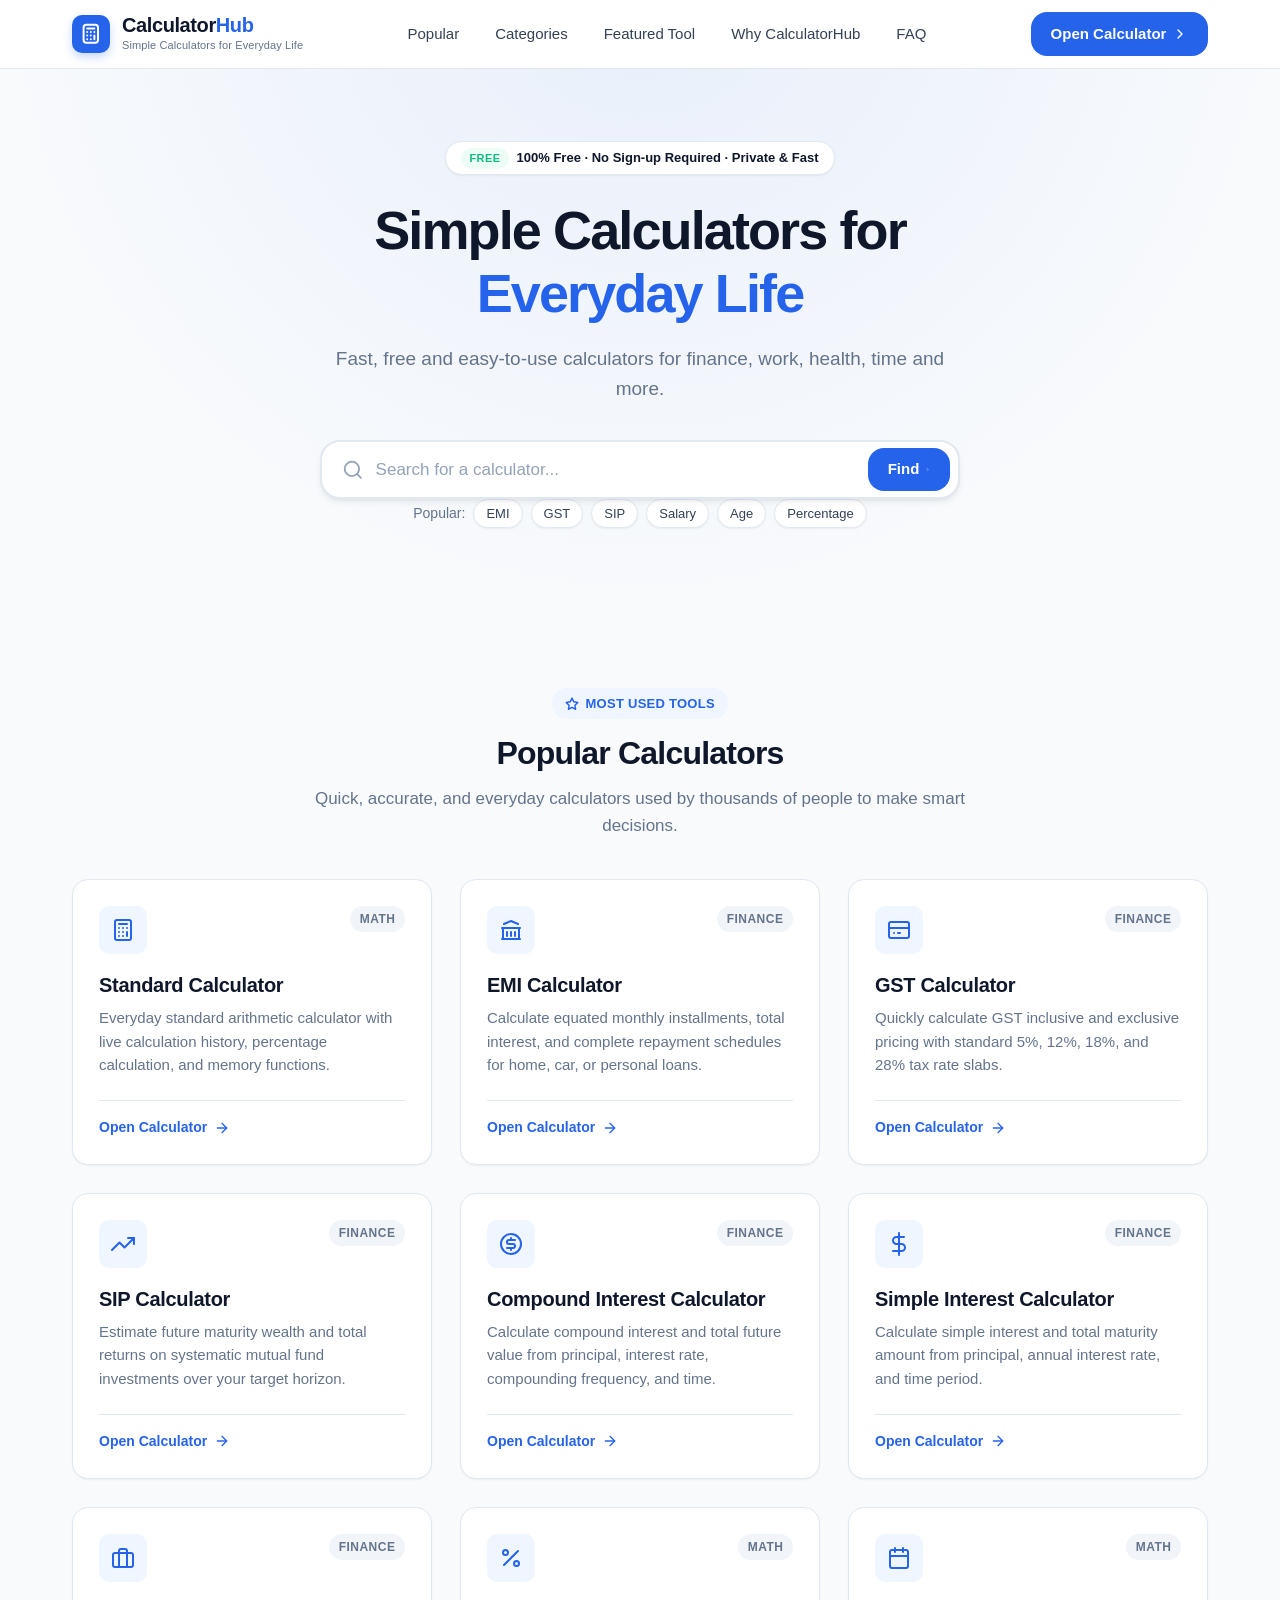
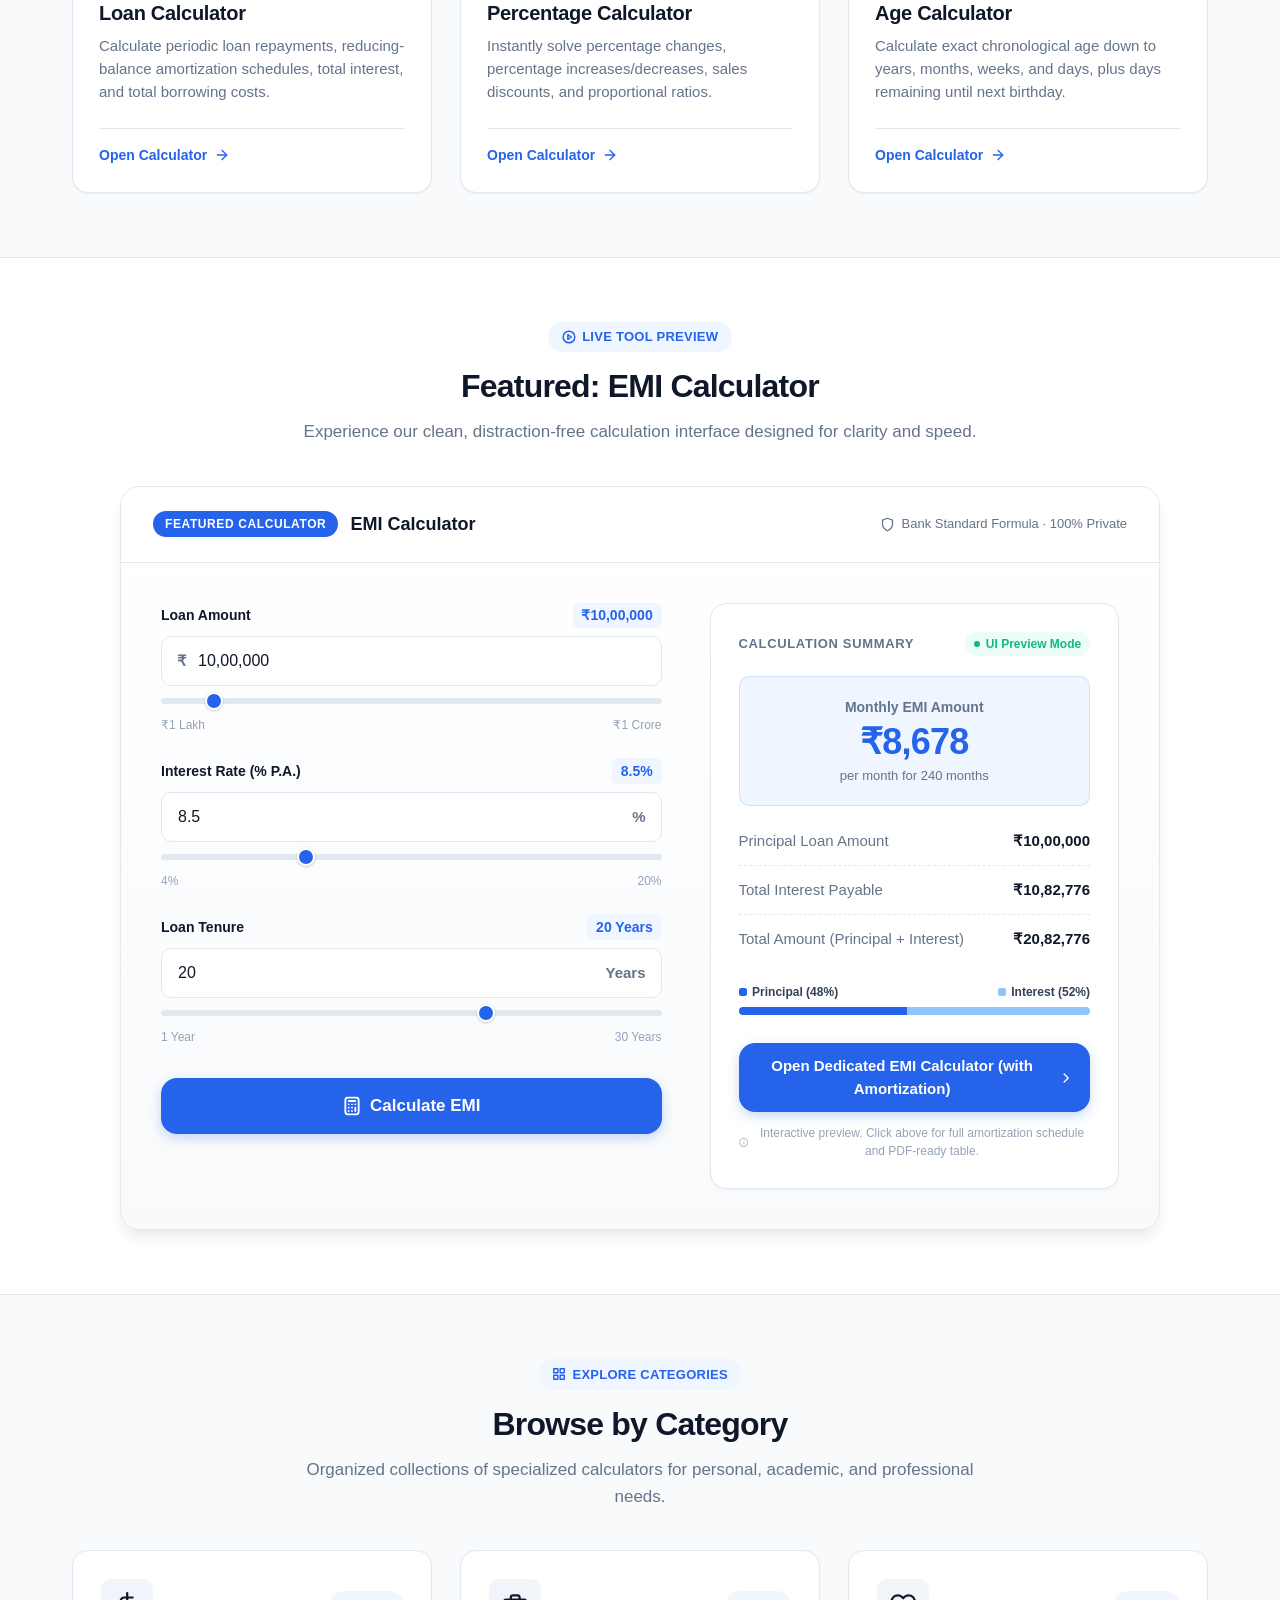
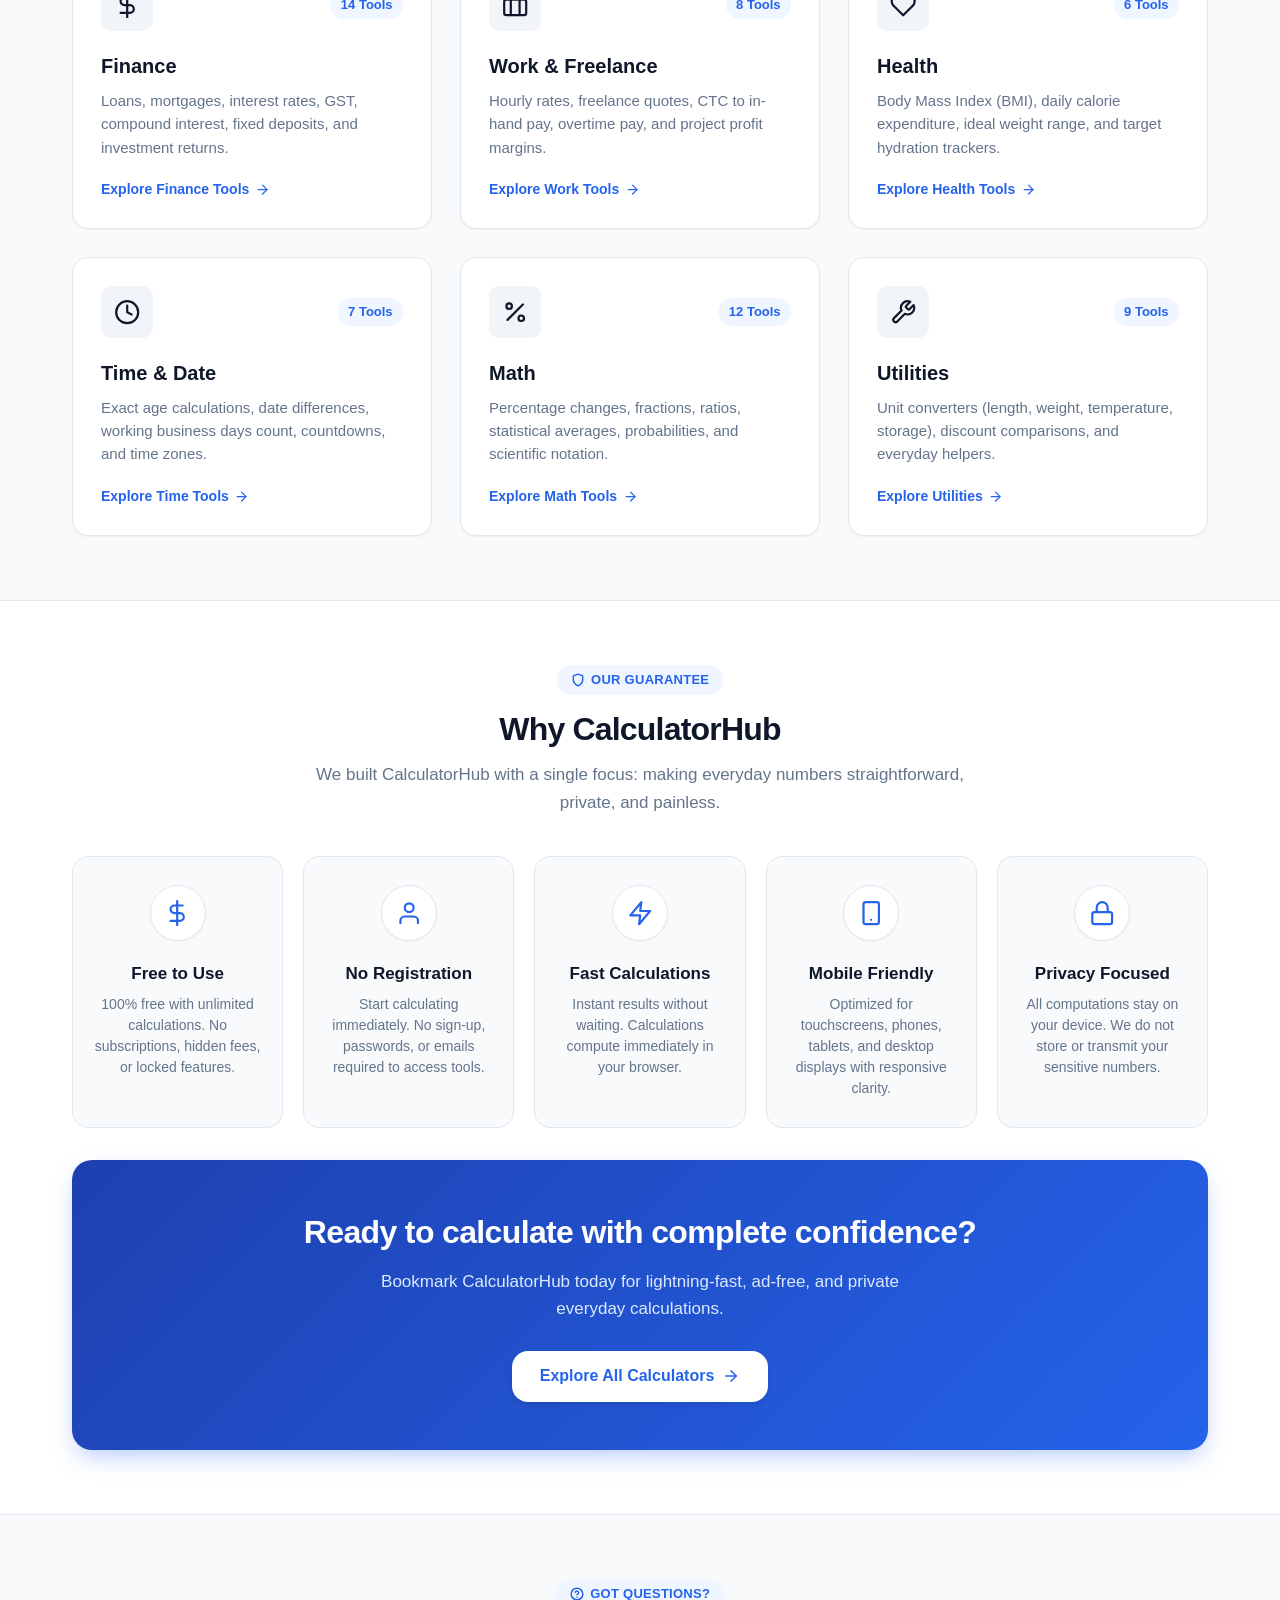
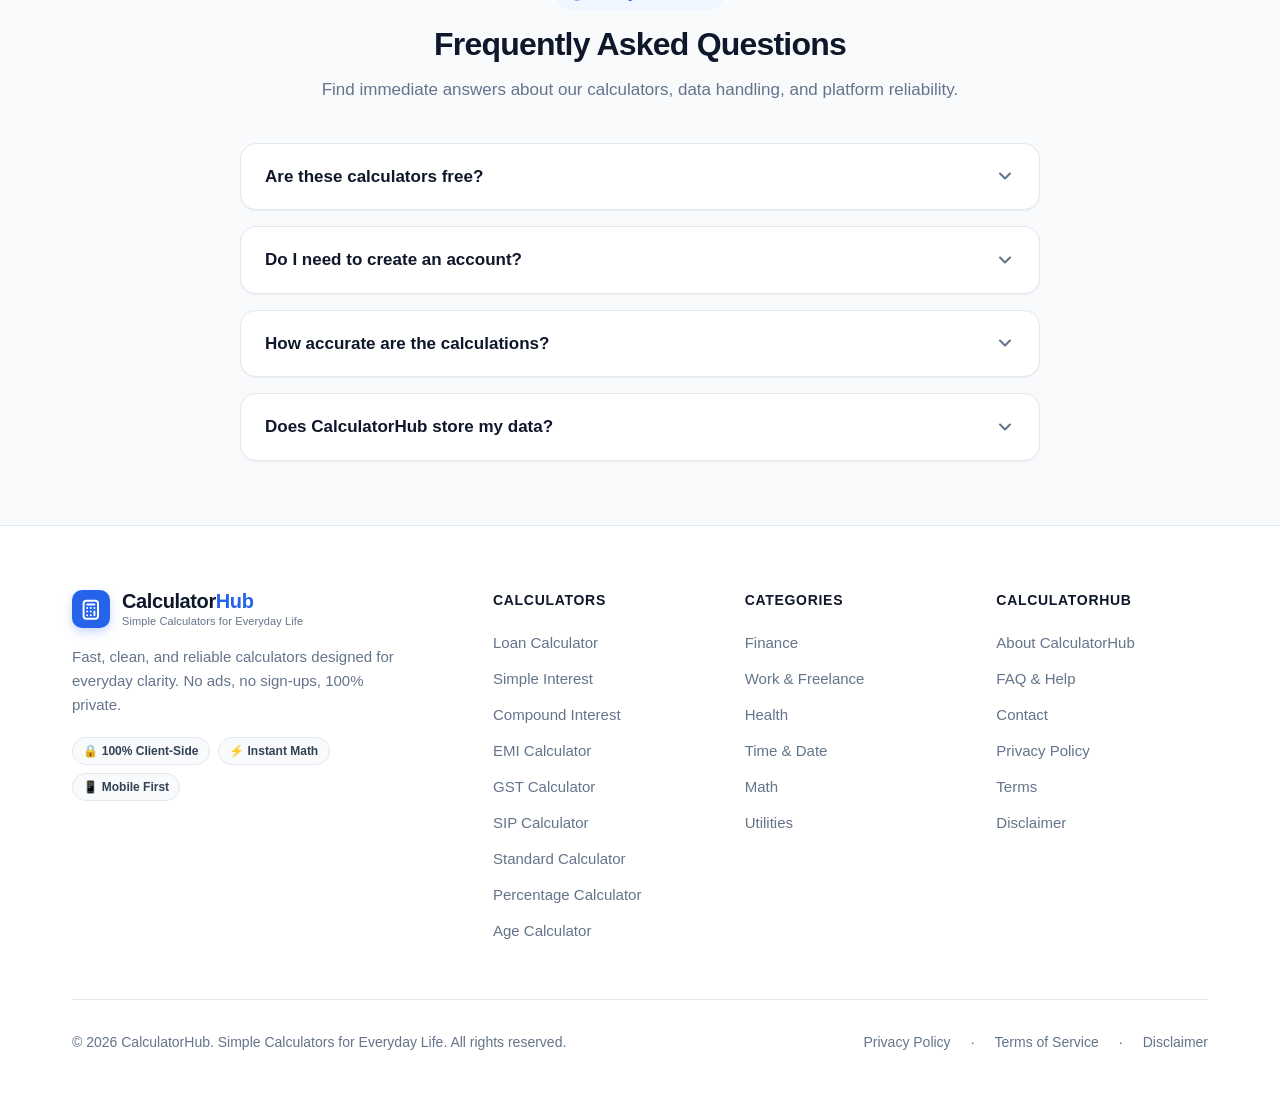
==== commit a07ccd24: "Production audit remediation and calculator expansion" ====
--- a/index.html
+++ b/index.html
@@ -1868,7 +1868,41 @@
         <!-- Calculators Grid -->
         <div class="calculators-grid" id="popular-calculators-grid">
 
-          <!-- 1. EMI Calculator -->
+          <!-- 1. Standard Calculator -->
+          <a href="calculator.html" class="calc-card" data-calc-name="Standard Calculator" data-keywords="standard basic math calculator arithmetic addition subtraction multiplication division percentage square root">
+            <div class="calc-card-top">
+              <div class="calc-icon-box" aria-hidden="true">
+                <svg width="24" height="24" viewBox="0 0 24 24" fill="none" stroke="currentColor" stroke-width="2" stroke-linecap="round" stroke-linejoin="round">
+                  <rect x="4" y="2" width="16" height="20" rx="2"></rect>
+                  <line x1="8" y1="6" x2="16" y2="6"></line>
+                  <line x1="16" y1="14" x2="16" y2="18"></line>
+                  <path d="M16 10h.01"></path>
+                  <path d="M12 10h.01"></path>
+                  <path d="M8 10h.01"></path>
+                  <path d="M12 14h.01"></path>
+                  <path d="M8 14h.01"></path>
+                  <path d="M12 18h.01"></path>
+                  <path d="M8 18h.01"></path>
+                </svg>
+              </div>
+              <span class="calc-category-tag">Math</span>
+            </div>
+            <h3 class="calc-card-title">Standard Calculator</h3>
+            <p class="calc-card-desc">
+              Everyday standard arithmetic calculator with live calculation history, percentage calculation, and memory functions.
+            </p>
+            <div class="calc-card-footer">
+              <span class="calc-card-action">
+                Open Calculator
+                <svg width="16" height="16" viewBox="0 0 24 24" fill="none" stroke="currentColor" stroke-width="2" stroke-linecap="round" stroke-linejoin="round">
+                  <line x1="5" y1="12" x2="19" y2="12"></line>
+                  <polyline points="12 5 19 12 12 19"></polyline>
+                </svg>
+              </span>
+            </div>
+          </a>
+
+          <!-- 2. EMI Calculator -->
           <a href="calculators/emi/index.html" class="calc-card" data-calc-name="EMI Calculator" data-keywords="emi loan interest mortgage home car finance">
             <div class="calc-card-top">
               <div class="calc-icon-box" aria-hidden="true">
@@ -1954,20 +1988,22 @@
             </div>
           </a>
 
-          <!-- 4. Salary Calculator -->
-          <article class="calc-card" data-calc-name="Salary Calculator" data-keywords="salary ctc take home pay tax deductions income work">
+          <!-- 4. Compound Interest Calculator -->
+          <a href="calculators/compound-interest/index.html" class="calc-card" data-calc-name="Compound Interest Calculator" data-keywords="compound interest ci investment future value wealth returns annual monthly daily">
             <div class="calc-card-top">
               <div class="calc-icon-box" aria-hidden="true">
                 <svg width="24" height="24" viewBox="0 0 24 24" fill="none" stroke="currentColor" stroke-width="2" stroke-linecap="round" stroke-linejoin="round">
-                  <rect x="2" y="7" width="20" height="14" rx="2" ry="2"></rect>
-                  <path d="M16 21V5a2 2 0 0 0-2-2h-4a2 2 0 0 0-2 2v16"></path>
+                  <circle cx="12" cy="12" r="10"></circle>
+                  <path d="M16 8h-6a2 2 0 1 0 0 4h4a2 2 0 1 1 0 4H8"></path>
+                  <line x1="12" y1="6" x2="12" y2="8"></line>
+                  <line x1="12" y1="16" x2="12" y2="18"></line>
                 </svg>
               </div>
-              <span class="calc-category-tag">Work & Freelance</span>
-            </div>
-            <h3 class="calc-card-title">Salary Calculator</h3>
+              <span class="calc-category-tag">Finance</span>
+            </div>
+            <h3 class="calc-card-title">Compound Interest Calculator</h3>
             <p class="calc-card-desc">
-              Break down annual CTC into monthly in-hand take-home salary, standard deductions, PF contributions, and taxes.
+              Calculate compound interest and total future value from principal, interest rate, compounding frequency, and time.
             </p>
             <div class="calc-card-footer">
               <span class="calc-card-action">
@@ -1978,9 +2014,61 @@
                 </svg>
               </span>
             </div>
-          </article>
-
-          <!-- 5. Percentage Calculator -->
+          </a>
+
+          <!-- Simple Interest Calculator -->
+          <a href="calculators/simple-interest/" class="calc-card" data-calc-name="Simple Interest Calculator" data-keywords="simple interest si interest calculator loan deposit maturity principal rate time">
+            <div class="calc-card-top">
+              <div class="calc-icon-box" aria-hidden="true">
+                <svg width="24" height="24" viewBox="0 0 24 24" fill="none" stroke="currentColor" stroke-width="2" stroke-linecap="round" stroke-linejoin="round">
+                  <line x1="12" y1="1" x2="12" y2="23"></line>
+                  <path d="M17 5H9.5a3.5 3.5 0 0 0 0 7h5a3.5 3.5 0 0 1 0 7H6"></path>
+                </svg>
+              </div>
+              <span class="calc-category-tag">Finance</span>
+            </div>
+            <h3 class="calc-card-title">Simple Interest Calculator</h3>
+            <p class="calc-card-desc">
+              Calculate simple interest and total maturity amount from principal, annual interest rate, and time period.
+            </p>
+            <div class="calc-card-footer">
+              <span class="calc-card-action">
+                Open Calculator
+                <svg width="16" height="16" viewBox="0 0 24 24" fill="none" stroke="currentColor" stroke-width="2" stroke-linecap="round" stroke-linejoin="round">
+                  <line x1="5" y1="12" x2="19" y2="12"></line>
+                  <polyline points="12 5 19 12 12 19"></polyline>
+                </svg>
+              </span>
+            </div>
+          </a>
+
+          <!-- Loan Calculator -->
+          <a href="calculators/loan/" class="calc-card" data-calc-name="Loan Calculator" data-keywords="loan loan calculator reducing balance amortization loan repayment quarterly payment yearly payment borrowing cost">
+            <div class="calc-card-top">
+              <div class="calc-icon-box" aria-hidden="true">
+                <svg width="24" height="24" viewBox="0 0 24 24" fill="none" stroke="currentColor" stroke-width="2" stroke-linecap="round" stroke-linejoin="round">
+                  <rect x="2" y="7" width="20" height="14" rx="2" ry="2"></rect>
+                  <path d="M16 21V5a2 2 0 0 0-2-2h-4a2 2 0 0 0-2 2v16"></path>
+                </svg>
+              </div>
+              <span class="calc-category-tag">Finance</span>
+            </div>
+            <h3 class="calc-card-title">Loan Calculator</h3>
+            <p class="calc-card-desc">
+              Calculate periodic loan repayments, reducing-balance amortization schedules, total interest, and total borrowing costs.
+            </p>
+            <div class="calc-card-footer">
+              <span class="calc-card-action">
+                Open Calculator
+                <svg width="16" height="16" viewBox="0 0 24 24" fill="none" stroke="currentColor" stroke-width="2" stroke-linecap="round" stroke-linejoin="round">
+                  <line x1="5" y1="12" x2="19" y2="12"></line>
+                  <polyline points="12 5 19 12 12 19"></polyline>
+                </svg>
+              </span>
+            </div>
+          </a>
+
+          <!-- Percentage Calculator -->
           <a href="calculators/percentage/index.html" class="calc-card" data-calc-name="Percentage Calculator" data-keywords="percentage percent math discount proportion increase decrease">
             <div class="calc-card-top">
               <div class="calc-icon-box" aria-hidden="true">
@@ -2656,6 +2744,9 @@
         <div>
           <h4 class="footer-heading">Calculators</h4>
           <ul class="footer-links-list">
+            <li><a href="calculators/loan/index.html" class="footer-link">Loan Calculator</a></li>
+            <li><a href="calculators/simple-interest/index.html" class="footer-link">Simple Interest</a></li>
+            <li><a href="calculators/compound-interest/index.html" class="footer-link">Compound Interest</a></li>
             <li><a href="calculators/emi/index.html" class="footer-link">EMI Calculator</a></li>
             <li><a href="calculators/gst/index.html" class="footer-link">GST Calculator</a></li>
             <li><a href="calculators/sip/index.html" class="footer-link">SIP Calculator</a></li>
@@ -2710,614 +2801,6 @@
   <!-- JavaScript -->
   <script src="js/registry.js"></script>
   <script src="js/main.js"></script>
-  <script data-purpose="embedded-core-logic">
-/**
- * CalculatorHub - Calculator Registry & Metadata Catalog
- * Centralized registry defining calculator tools, categories, keywords, and routing.
- * Designed for client-side search, category filtering, and modular expansion.
- */
-
-(function(root, factory) {
-  if (typeof module === 'object' && module.exports) {
-    module.exports = factory();
-  } else {
-    root.CalculatorRegistry = factory();
-  }
-})(typeof self !== 'undefined' ? self : this, function() {
-  'use strict';
-
-  // Category Definitions with Descriptions and Icon metadata
-  const CATEGORIES = {
-    'finance': {
-      id: 'finance',
-      name: 'Finance',
-      description: 'Loans, mortgages, interest rates, GST, compound interest, fixed deposits, and investment returns.',
-      count: 14,
-      icon: 'dollar-sign'
-    },
-    'work': {
-      id: 'work',
-      name: 'Work & Freelance',
-      description: 'Hourly rates, freelance quotes, CTC to in-hand pay, overtime pay, and project profit margins.',
-      count: 8,
-      icon: 'briefcase'
-    },
-    'health': {
-      id: 'health',
-      name: 'Health',
-      description: 'Body Mass Index (BMI), daily calorie expenditure, ideal weight range, and target hydration trackers.',
-      count: 6,
-      icon: 'heart'
-    },
-    'time': {
-      id: 'time',
-      name: 'Time & Date',
-      description: 'Exact age calculations, date differences, working business days count, countdowns, and time zones.',
-      count: 7,
-      icon: 'clock'
-    },
-    'math': {
-      id: 'math',
-      name: 'Math',
-      description: 'Percentage changes, fractions, ratios, statistical averages, probabilities, and scientific notation.',
-      count: 12,
-      icon: 'percent'
-    },
-    'utilities': {
-      id: 'utilities',
-      name: 'Utilities',
-      description: 'Unit converters (length, weight, temperature, storage), discount comparisons, and everyday helpers.',
-      count: 9,
-      icon: 'tool'
-    }
-  };
-
-  // Calculator Catalog
-  const CALCULATORS = [
-    {
-      id: 'standard',
-      name: 'Standard Calculator',
-      slug: 'standard-calculator',
-      category: 'math',
-      categoryName: 'Math',
-      description: 'Everyday standard arithmetic calculator with live calculation history, percentage calculation, and sign toggle.',
-      url: 'calculator.html',
-      isPopular: false,
-      isFeatured: false,
-      badge: 'Core Tool',
-      keywords: ['standard', 'basic', 'math', 'calculator', 'arithmetic', 'addition', 'multiplication', 'division', 'history']
-    },
-    {
-      id: 'emi',
-      name: 'EMI Calculator',
-      slug: 'emi-calculator',
-      category: 'finance',
-      categoryName: 'Finance',
-      description: 'Calculate equated monthly installments, total interest, and complete repayment schedules for home, car, or personal loans.',
-      url: 'calculators/emi/index.html',
-      fallbackUrl: 'calculator.html#featured',
-      isPopular: true,
-      isFeatured: true,
-      badge: 'Finance',
-      keywords: ['emi', 'loan', 'interest', 'mortgage', 'home loan', 'car loan', 'personal loan', 'bank', 'repayment']
-    },
-    {
-      id: 'gst',
-      name: 'GST Calculator',
-      slug: 'gst-calculator',
-      category: 'finance',
-      categoryName: 'Finance',
-      description: 'Quickly calculate GST inclusive and exclusive pricing with standard 5%, 12%, 18%, and 28% tax rate slabs.',
-      url: 'calculators/gst/index.html',
-      fallbackUrl: 'calculator.html',
-      isPopular: true,
-      isFeatured: false,
-      badge: 'Finance',
-      keywords: ['gst', 'tax', 'vat', 'invoice', 'sales tax', 'business', 'finance', 'inclusive', 'exclusive']
-    },
-    {
-      id: 'sip',
-      name: 'SIP Calculator',
-      slug: 'sip-calculator',
-      category: 'finance',
-      categoryName: 'Finance',
-      description: 'Estimate future maturity wealth and total returns on systematic mutual fund investments over your target horizon.',
-      url: 'calculators/sip/index.html',
-      fallbackUrl: 'calculator.html',
-      isPopular: true,
-      isFeatured: false,
-      badge: 'Finance',
-      keywords: ['sip', 'mutual fund', 'investment', 'wealth', 'compound interest', 'returns', 'savings', 'growth']
-    },
-    {
-      id: 'salary',
-      name: 'Salary Calculator',
-      slug: 'salary-calculator',
-      category: 'work',
-      categoryName: 'Work & Freelance',
-      description: 'Break down annual CTC into monthly in-hand take-home salary, standard deductions, PF contributions, and taxes.',
-      url: 'calculators/salary/index.html',
-      fallbackUrl: 'calculator.html',
-      isPopular: true,
-      isFeatured: false,
-      badge: 'Work & Freelance',
-      keywords: ['salary', 'ctc', 'take home', 'in-hand', 'pay', 'tax', 'deductions', 'income', 'pf', 'work', 'job']
-    },
-    {
-      id: 'percentage',
-      name: 'Percentage Calculator',
-      slug: 'percentage-calculator',
-      category: 'math',
-      categoryName: 'Math',
-      description: 'Instantly solve percentage changes, percentage increases/decreases, sales discounts, and proportional ratios.',
-      url: 'calculators/percentage/index.html',
-      fallbackUrl: 'calculator.html',
-      isPopular: true,
-      isFeatured: false,
-      badge: 'Math',
-      keywords: ['percentage', 'percent', 'discount', 'proportion', 'increase', 'decrease', 'fraction', 'ratio', 'math']
-    },
-    {
-      id: 'age',
-      name: 'Age Calculator',
-      slug: 'age-calculator',
-      category: 'time',
-      categoryName: 'Time & Date',
-      description: 'Calculate exact chronological age down to years, months, weeks, and days, plus days remaining until next birthday.',
-      url: 'calculators/age/index.html',
-      fallbackUrl: 'calculator.html',
-      isPopular: true,
-      isFeatured: false,
-      badge: 'Time & Date',
-      keywords: ['age', 'date', 'birthday', 'time', 'years', 'months', 'days', 'days between', 'calendar']
-    }
-  ];
-
-  // Public API methods
-  return {
-    /**
-     * Get all registered calculators
-     * @returns {Array} List of all calculators
-     */
-    getAll: function() {
-      return CALCULATORS.slice();
-    },
-
-    /**
-     * Find a calculator by its unique ID
-     * @param {string} id - Calculator ID (e.g. 'emi')
-     * @returns {Object|null}
-     */
-    getById: function(id) {
-      if (!id) return null;
-      const cleanId = id.trim().toLowerCase();
-      return CALCULATORS.find(c => c.id === cleanId) || null;
-    },
-
-    /**
-     * Find a calculator by its URL slug
-     * @param {string} slug - Calculator slug (e.g. 'emi-calculator')
-     * @returns {Object|null}
-     */
-    getBySlug: function(slug) {
-      if (!slug) return null;
-      const cleanSlug = slug.trim().toLowerCase();
-      return CALCULATORS.find(c => c.slug === cleanSlug) || null;
-    },
-
-    /**
-     * Get popular calculators (for homepage grid)
-     * @returns {Array}
-     */
-    getPopular: function() {
-      return CALCULATORS.filter(c => c.isPopular);
-    },
-
-    /**
-     * Get featured calculators
-     * @returns {Array}
-     */
-    getFeatured: function() {
-      return CALCULATORS.filter(c => c.isFeatured);
-    },
-
-    /**
-     * Get calculators by category ID
-     * @param {string} categoryId - e.g. 'finance', 'math'
-     * @returns {Array}
-     */
-    getByCategory: function(categoryId) {
-      if (!categoryId) return [];
-      const clean = categoryId.trim().toLowerCase();
-      return CALCULATORS.filter(c => c.category === clean);
-    },
-
-    /**
-     * Get all category metadata
-     * @returns {Object}
-     */
-    getCategories: function() {
-      return Object.assign({}, CATEGORIES);
-    },
-
-    /**
-     * Client-side search across name, description, category, and keywords
-     * @param {string} query - search query
-     * @returns {Array} Matching calculators
-     */
-    search: function(query) {
-      if (!query || typeof query !== 'string') {
-        return this.getAll();
-      }
-      const q = query.trim().toLowerCase();
-      if (!q) return this.getAll();
-
-      return CALCULATORS.filter(c => {
-        if (c.name.toLowerCase().includes(q)) return true;
-        if (c.categoryName.toLowerCase().includes(q)) return true;
-        if (c.description.toLowerCase().includes(q)) return true;
-        if (c.keywords.some(k => k.toLowerCase().includes(q))) return true;
-        return false;
-      });
-    },
-
-    /**
-     * Register a new calculator dynamically (for future extensions)
-     * @param {Object} calc - Calculator configuration
-     */
-    register: function(calc) {
-      if (!calc || !calc.id || !calc.name) {
-        throw new Error('CalculatorRegistry.register: id and name are required');
-      }
-      const existingIdx = CALCULATORS.findIndex(c => c.id === calc.id);
-      if (existingIdx >= 0) {
-        CALCULATORS[existingIdx] = Object.assign({}, CALCULATORS[existingIdx], calc);
-      } else {
-        CALCULATORS.push(calc);
-      }
-    }
-  };
-});
-
-
-/**
- * CalculatorHub - Main JavaScript
- * Handles navigation, interactive search filtering, accordion FAQs, and UI preview interactions.
- */
-
-document.addEventListener('DOMContentLoaded', () => {
-  initMobileNavigation();
-  initFaqAccordion();
-  initCalculatorSearch();
-  initEmiPreview();
-});
-
-/* ==========================================================================
-   1. Mobile Navigation Toggle
-   ========================================================================== */
-function initMobileNavigation() {
-  const toggleBtn = document.getElementById('mobile-menu-toggle');
-  const navDrawer = document.getElementById('mobile-nav-drawer');
-
-  if (!toggleBtn || !navDrawer) return;
-  if (toggleBtn.dataset.menuInitialized === 'true') return;
-  toggleBtn.dataset.menuInitialized = 'true';
-
-  toggleBtn.addEventListener('click', (e) => {
-    e.preventDefault();
-    const isExpanded = toggleBtn.getAttribute('aria-expanded') === 'true';
-    const nextState = !isExpanded;
-
-    toggleBtn.setAttribute('aria-expanded', String(nextState));
-    if (nextState) {
-      navDrawer.removeAttribute('hidden');
-      navDrawer.classList.add('is-open');
-    } else {
-      navDrawer.setAttribute('hidden', '');
-      navDrawer.classList.remove('is-open');
-    }
-  });
-
-  // Close mobile drawer when clicking any link inside it
-  const mobileLinks = navDrawer.querySelectorAll('.mobile-nav-link');
-  mobileLinks.forEach(link => {
-    link.addEventListener('click', () => {
-      toggleBtn.setAttribute('aria-expanded', 'false');
-      navDrawer.setAttribute('hidden', '');
-      navDrawer.classList.remove('is-open');
-    });
-  });
-}
-
-/* ==========================================================================
-   2. Expandable FAQ Accordion
-   ========================================================================== */
-function initFaqAccordion() {
-  const faqItems = document.querySelectorAll('.faq-item');
-
-  faqItems.forEach(item => {
-    const trigger = item.querySelector('.faq-trigger');
-    if (!trigger) return;
-
-    trigger.addEventListener('click', () => {
-      const isCurrentlyExpanded = item.classList.contains('is-expanded');
-
-      // Optional: Close other FAQs for clean single-accordion experience
-      faqItems.forEach(otherItem => {
-        if (otherItem !== item && otherItem.classList.contains('is-expanded')) {
-          otherItem.classList.remove('is-expanded');
-          const otherTrigger = otherItem.querySelector('.faq-trigger');
-          if (otherTrigger) {
-            otherTrigger.setAttribute('aria-expanded', 'false');
-          }
-        }
-      });
-
-      // Toggle clicked item
-      if (isCurrentlyExpanded) {
-        item.classList.remove('is-expanded');
-        trigger.setAttribute('aria-expanded', 'false');
-      } else {
-        item.classList.add('is-expanded');
-        trigger.setAttribute('aria-expanded', 'true');
-      }
-    });
-  });
-}
-
-/* ==========================================================================
-   3. Search and Filter Functionality
-   ========================================================================== */
-function initCalculatorSearch() {
-  const searchInput = document.getElementById('calculator-search-input');
-  const clearBtn = document.getElementById('search-clear-btn');
-  const searchFeedback = document.getElementById('search-feedback');
-  const suggestionChips = document.querySelectorAll('.suggestion-chip');
-  const calcCards = document.querySelectorAll('#popular-calculators-grid .calc-card');
-
-  if (!searchInput || !calcCards.length) return;
-
-  function performFilter(term) {
-    const query = term.trim().toLowerCase();
-
-    // Toggle clear button
-    if (query.length > 0) {
-      clearBtn?.classList.add('is-active');
-    } else {
-      clearBtn?.classList.remove('is-active');
-    }
-
-    let matchCount = 0;
-    const registryResults = (typeof CalculatorRegistry !== 'undefined')
-      ? CalculatorRegistry.search(query).map(c => c.name.toLowerCase())
-      : [];
-
-    calcCards.forEach(card => {
-      const name = (card.getAttribute('data-calc-name') || '').toLowerCase();
-      const keywords = (card.getAttribute('data-keywords') || '').toLowerCase();
-      const text = card.textContent?.toLowerCase() || '';
-
-      const isMatch = !query 
-        || registryResults.includes(name) 
-        || name.includes(query) 
-        || keywords.includes(query) 
-        || text.includes(query);
-
-      if (isMatch) {
-        card.style.display = 'flex';
-        matchCount++;
-      } else {
-        card.style.display = 'none';
-      }
-    });
-
-    // Feedback message
-    if (query.length > 0) {
-      if (searchFeedback) {
-        searchFeedback.classList.add('is-visible');
-        if (matchCount > 0) {
-          searchFeedback.innerHTML = `Found <strong>${matchCount}</strong> calculator${matchCount > 1 ? 's' : ''} matching "<strong>${escapeHtml(query)}</strong>"`;
-        } else {
-          searchFeedback.innerHTML = `No calculators found matching "<strong>${escapeHtml(query)}</strong>". Showing all popular tools.`;
-          // Reset cards display so user is not left with blank space
-          calcCards.forEach(card => card.style.display = 'flex');
-        }
-      }
-    } else {
-      if (searchFeedback) {
-        searchFeedback.classList.remove('is-visible');
-        searchFeedback.innerHTML = '';
-      }
-    }
-  }
-
-  // Input event
-  searchInput.addEventListener('input', (e) => {
-    performFilter(e.target.value);
-  });
-
-  // Clear button click
-  clearBtn?.addEventListener('click', () => {
-    searchInput.value = '';
-    performFilter('');
-    searchInput.focus();
-  });
-
-  // Suggestion chip clicks
-  suggestionChips.forEach(chip => {
-    chip.addEventListener('click', () => {
-      const query = chip.getAttribute('data-search') || chip.textContent?.trim() || '';
-      searchInput.value = query;
-      performFilter(query);
-
-      // Scroll smoothly to popular section
-      const popularSection = document.getElementById('popular');
-      if (popularSection) {
-        popularSection.scrollIntoView({ behavior: 'smooth' });
-      }
-    });
-  });
-}
-
-function escapeHtml(str) {
-  return str.replace(/[&<>'"]/g, 
-    tag => ({
-      '&': '&amp;',
-      '<': '&lt;',
-      '>': '&gt;',
-      "'": '&#39;',
-      '"': '&quot;'
-    }[tag] || tag)
-  );
-}
-
-/* ==========================================================================
-   4. Featured EMI Calculator Interactive UI Preview
-   ========================================================================== */
-function initEmiPreview() {
-  const amountInput = document.getElementById('emi-loan-amount');
-  const amountRange = document.getElementById('emi-range-amount');
-  const amountBadge = document.getElementById('preview-amount-val');
-
-  const rateInput = document.getElementById('emi-interest-rate');
-  const rateRange = document.getElementById('emi-range-rate');
-  const rateBadge = document.getElementById('preview-rate-val');
-
-  const tenureInput = document.getElementById('emi-loan-tenure');
-  const tenureRange = document.getElementById('emi-range-tenure');
-  const tenureBadge = document.getElementById('preview-tenure-val');
-
-  const btnCalculate = document.getElementById('btn-demo-calculate');
-
-  const emiDisplay = document.getElementById('result-emi-amount');
-  const principalDisplay = document.getElementById('result-principal');
-  const interestDisplay = document.getElementById('result-interest');
-  const totalDisplay = document.getElementById('result-total');
-
-  const barPrincipal = document.getElementById('bar-principal');
-  const barInterest = document.getElementById('bar-interest');
-  const pctPrincipal = document.getElementById('pct-principal');
-  const pctInterest = document.getElementById('pct-interest');
-
-  // Format number into Indian currency style (e.g. 10,00,000)
-  function formatINR(val) {
-    const num = Math.round(val);
-    return '₹' + num.toLocaleString('en-IN');
-  }
-
-  // Standard EMI Formula: E = P * r * (1+r)^n / ((1+r)^n - 1)
-  function updateCalculations() {
-    let p = parseFloat((amountRange ? amountRange.value : amountInput?.value) || '1000000');
-    let annualRate = parseFloat((rateRange ? rateRange.value : rateInput?.value) || '8.5');
-    let years = parseFloat((tenureRange ? tenureRange.value : tenureInput?.value) || '20');
-
-    if (isNaN(p) || p <= 0) p = 1000000;
-    if (isNaN(annualRate) || annualRate <= 0) annualRate = 8.5;
-    if (isNaN(years) || years <= 0) years = 20;
-
-    const r = annualRate / (12 * 100); // monthly interest rate
-    const n = years * 12;             // total number of months
-
-    const emi = (p * r * Math.pow(1 + r, n)) / (Math.pow(1 + r, n) - 1);
-    const totalPayment = emi * n;
-    const totalInterest = totalPayment - p;
-
-    const pPct = Math.round((p / totalPayment) * 100);
-    const iPct = 100 - pPct;
-
-    if (emiDisplay) emiDisplay.textContent = formatINR(emi);
-    if (principalDisplay) principalDisplay.textContent = formatINR(p);
-    if (interestDisplay) interestDisplay.textContent = formatINR(totalInterest);
-    if (totalDisplay) totalDisplay.textContent = formatINR(totalPayment);
-
-    if (barPrincipal) barPrincipal.style.width = `${pPct}%`;
-    if (barInterest) barInterest.style.width = `${iPct}%`;
-    if (pctPrincipal) pctPrincipal.textContent = `${pPct}%`;
-    if (pctInterest) pctInterest.textContent = `${iPct}%`;
-  }
-
-  // Slider & input sync for Amount
-  if (amountRange && amountInput) {
-    amountRange.addEventListener('input', () => {
-      const formatted = Number(amountRange.value).toLocaleString('en-IN');
-      amountInput.value = formatted;
-      if (amountBadge) amountBadge.textContent = '₹' + formatted;
-      updateCalculations();
-    });
-
-    amountInput.addEventListener('input', () => {
-      const clean = amountInput.value.replace(/[^0-9]/g, '');
-      const val = parseInt(clean, 10);
-      if (!isNaN(val)) {
-        amountRange.value = val;
-        if (amountBadge) amountBadge.textContent = '₹' + val.toLocaleString('en-IN');
-        updateCalculations();
-      }
-    });
-  }
-
-  // Slider & input sync for Rate
-  if (rateRange && rateInput) {
-    rateRange.addEventListener('input', () => {
-      rateInput.value = rateRange.value;
-      if (rateBadge) rateBadge.textContent = rateRange.value + '%';
-      updateCalculations();
-    });
-
-    rateInput.addEventListener('input', () => {
-      const val = parseFloat(rateInput.value);
-      if (!isNaN(val)) {
-        rateRange.value = val;
-        if (rateBadge) rateBadge.textContent = val + '%';
-        updateCalculations();
-      }
-    });
-  }
-
-  // Slider & input sync for Tenure
-  if (tenureRange && tenureInput) {
-    tenureRange.addEventListener('input', () => {
-      tenureInput.value = tenureRange.value;
-      if (tenureBadge) tenureBadge.textContent = tenureRange.value + ' Years';
-      updateCalculations();
-    });
-
-    tenureInput.addEventListener('input', () => {
-      const val = parseInt(tenureInput.value, 10);
-      if (!isNaN(val)) {
-        tenureRange.value = val;
-        if (tenureBadge) tenureBadge.textContent = val + ' Years';
-        updateCalculations();
-      }
-    });
-  }
-
-  // Prominent Calculate Button Click (visual feedback)
-  if (btnCalculate) {
-    btnCalculate.addEventListener('click', () => {
-      updateCalculations();
-      
-      // Button click animation
-      const originalHtml = btnCalculate.innerHTML;
-      btnCalculate.innerHTML = `
-        <svg width="18" height="18" viewBox="0 0 24 24" fill="none" stroke="currentColor" stroke-width="2.5" stroke-linecap="round" stroke-linejoin="round">
-          <polyline points="20 6 9 17 4 12"></polyline>
-        </svg>
-        <span>Calculated!</span>
-      `;
-      btnCalculate.style.backgroundColor = 'var(--accent-green)';
-
-      setTimeout(() => {
-        btnCalculate.innerHTML = originalHtml;
-        btnCalculate.style.backgroundColor = '';
-      }, 1200);
-    });
-  }
-
-  // Initial calculation on load
-  updateCalculations();
-}
-
-  </script>
+
 </body>
 </html>
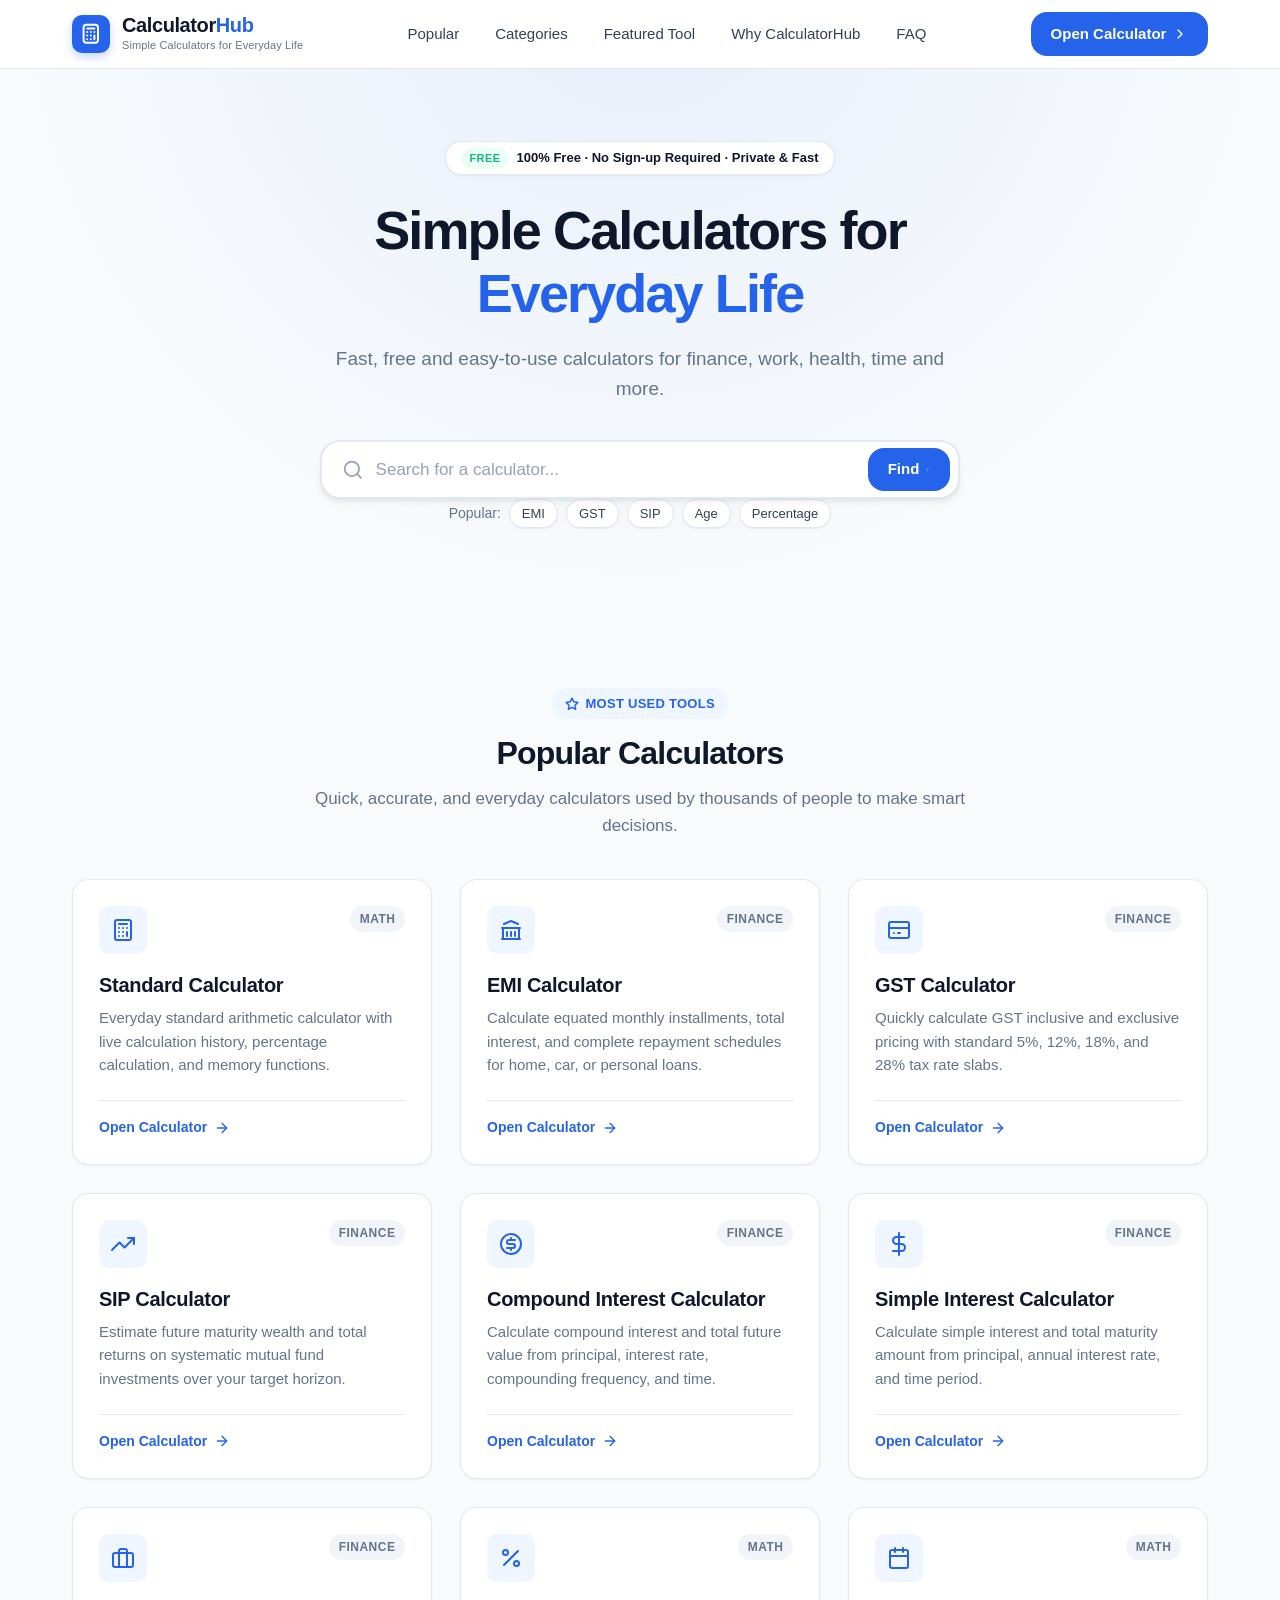
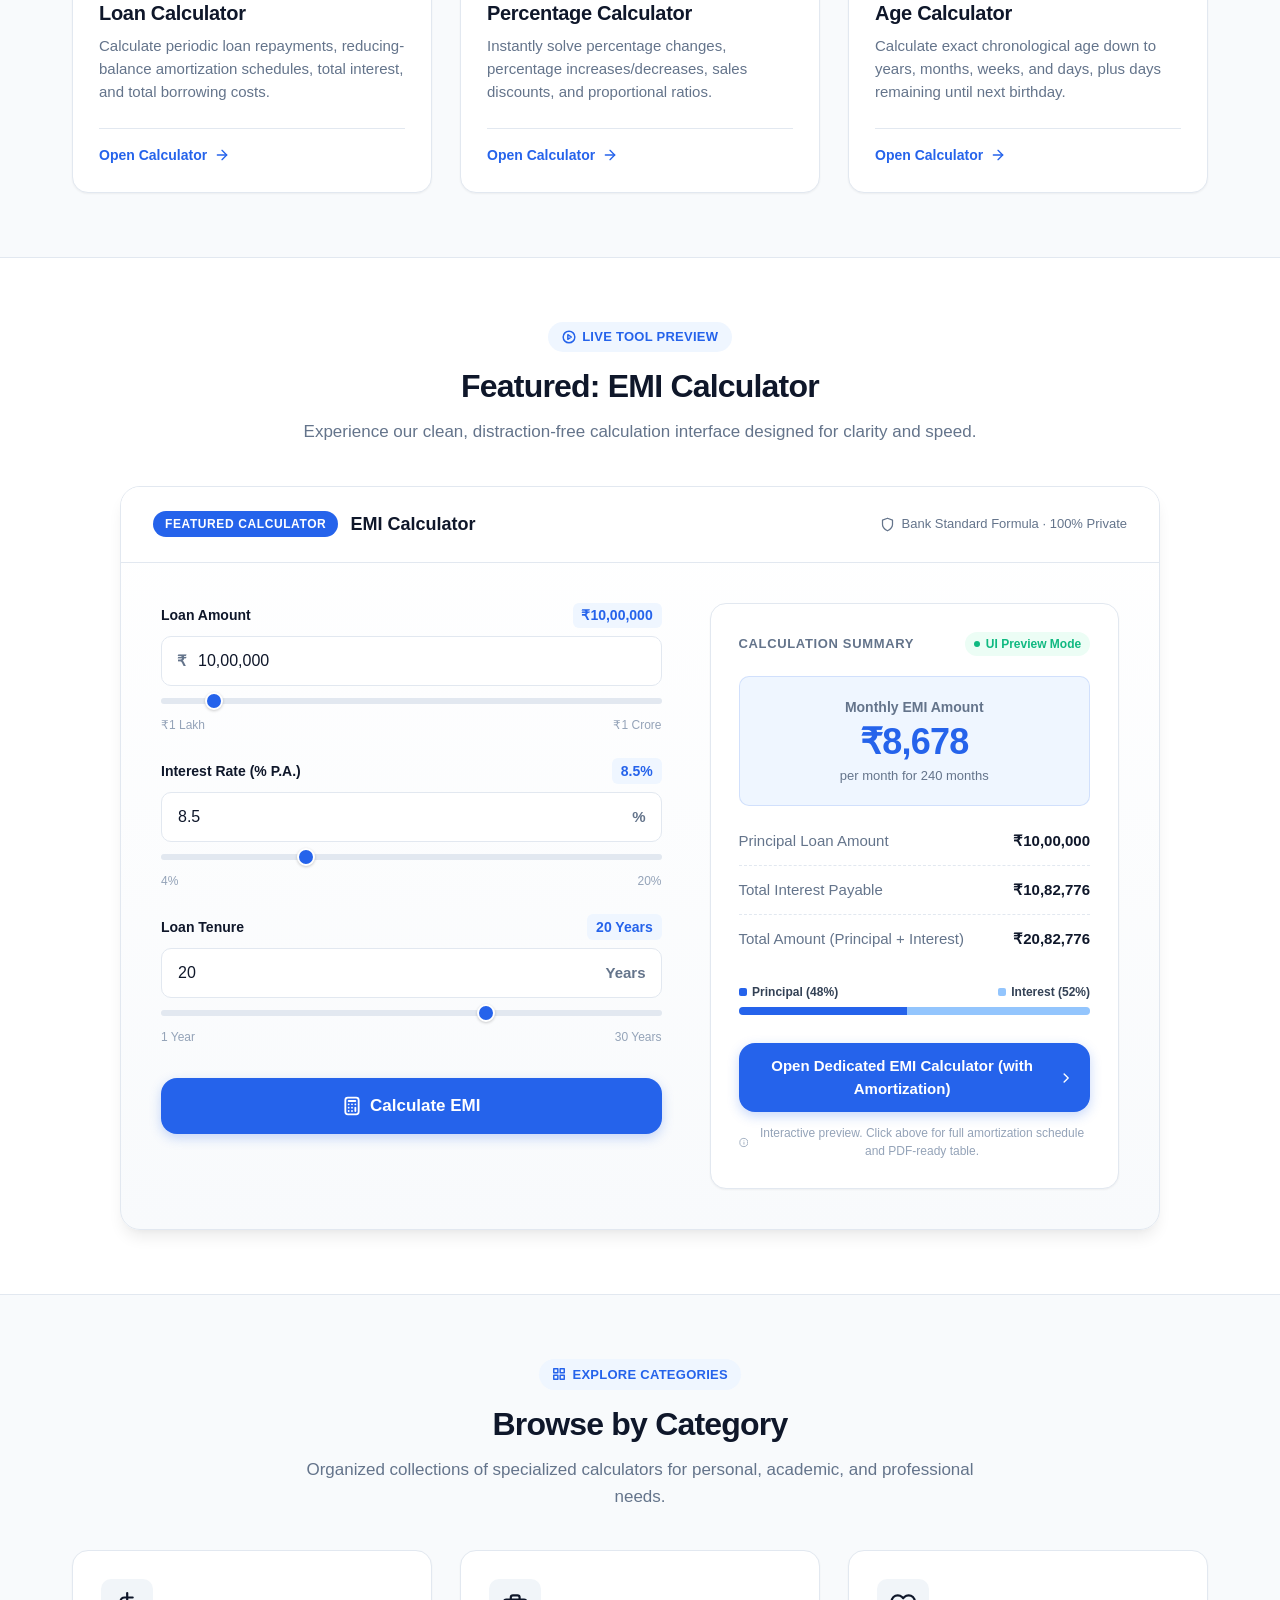
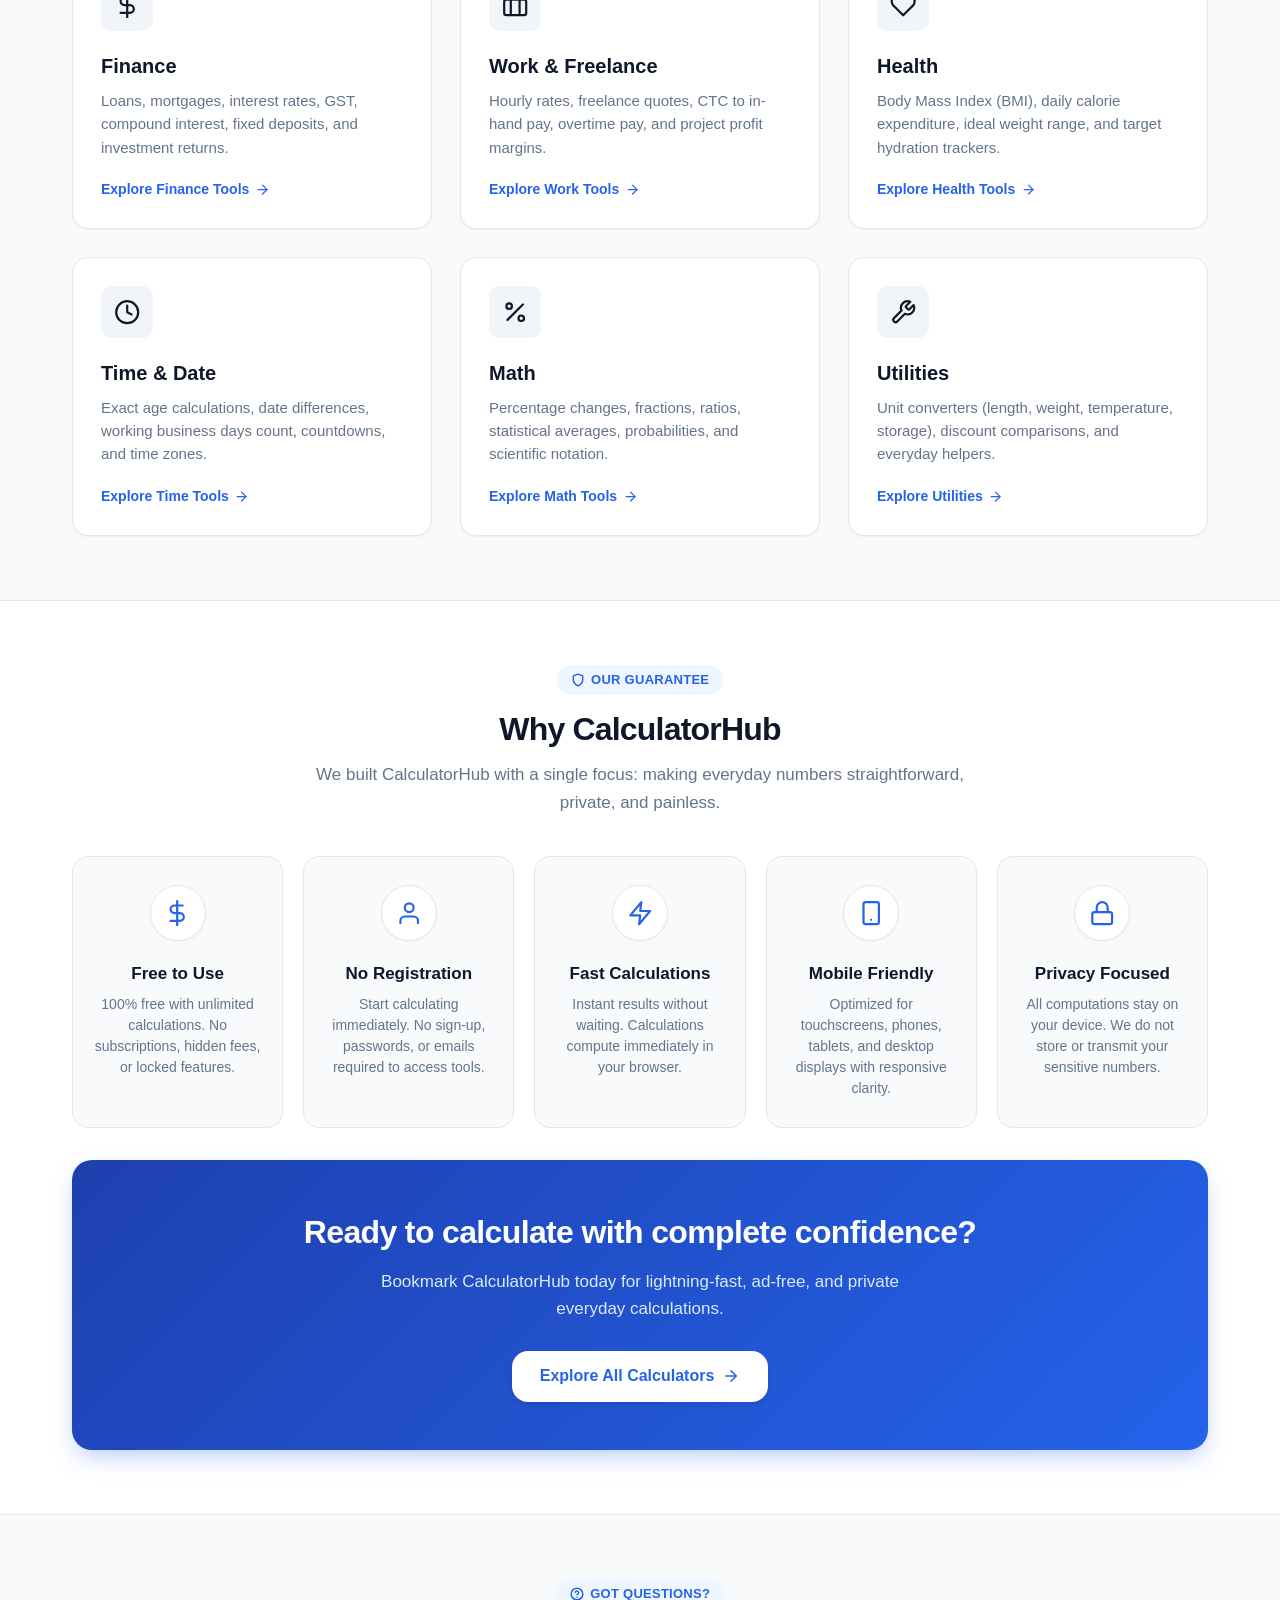
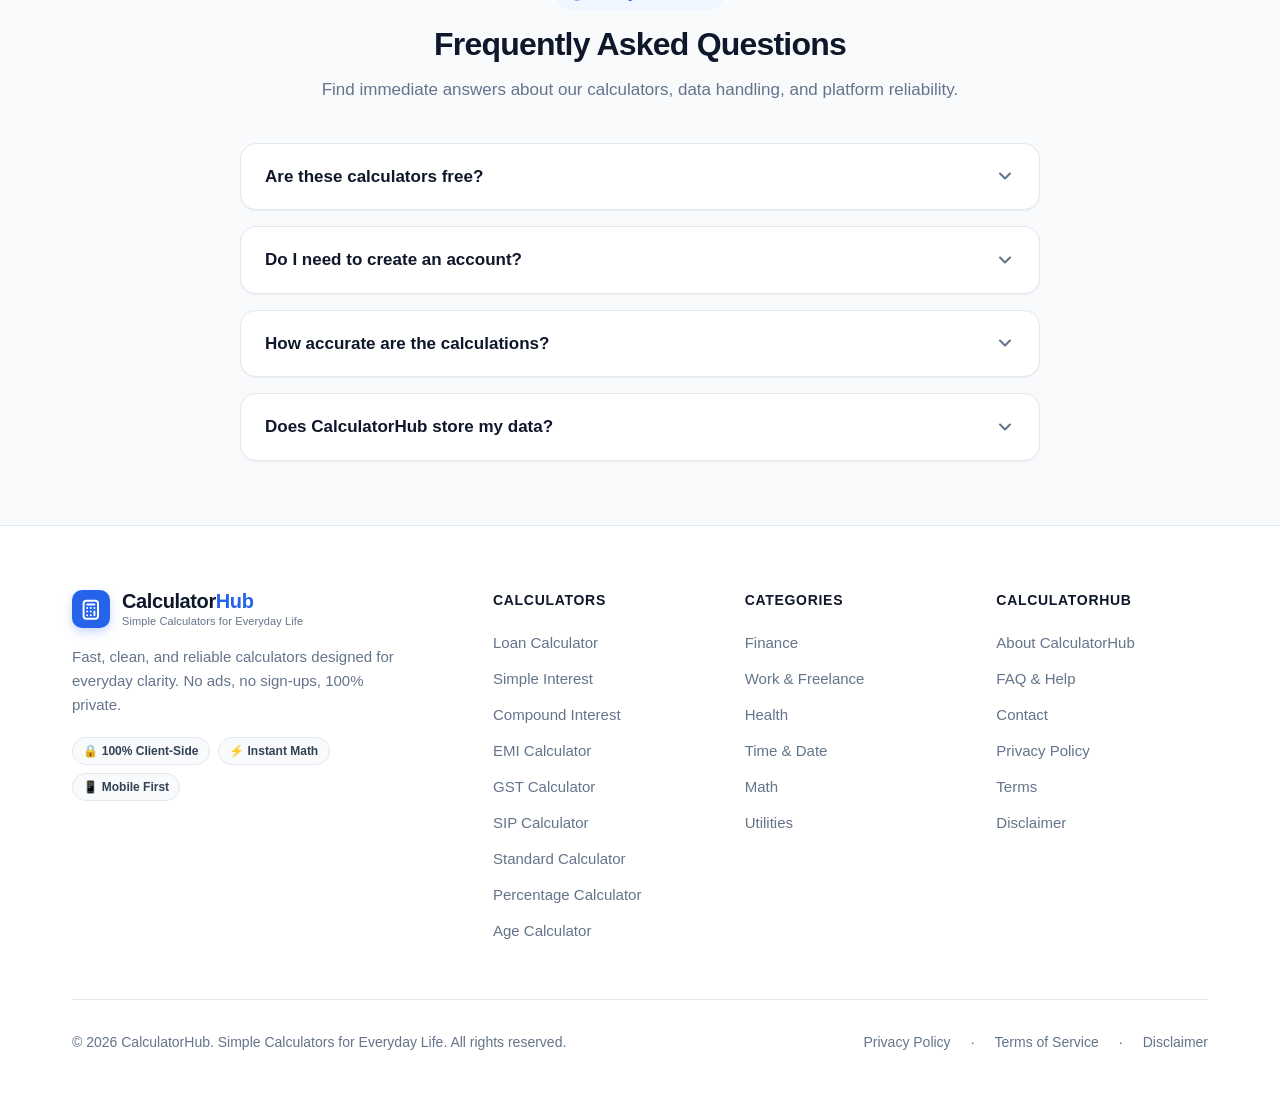
==== commit 1a089050: "Fix homepage calculator discoverability" ====
--- a/index.html
+++ b/index.html
@@ -4,10 +4,10 @@
   <meta charset="UTF-8">
   <meta name="viewport" content="width=device-width, initial-scale=1.0">
   <meta name="description" content="CalculatorHub - Fast, free and easy-to-use calculators for finance, work, health, time, math, and everyday life.">
-  <link rel="canonical" href="https://calculatorhub.com/">
+  <link rel="canonical" href="https://calcuface.co.in/">
   <meta property="og:title" content="CalculatorHub – Simple Calculators for Everyday Life">
   <meta property="og:description" content="Fast, free and easy-to-use calculators for finance, work, health, time, math, and everyday life.">
-  <meta property="og:url" content="https://calculatorhub.com/">
+  <meta property="og:url" content="https://calcuface.co.in/">
   <meta property="og:type" content="website">
   <meta property="og:site_name" content="CalculatorHub">
   <title>CalculatorHub – Simple Calculators for Everyday Life</title>
@@ -16,11 +16,11 @@
     "@context": "https://schema.org",
     "@type": "WebSite",
     "name": "CalculatorHub",
-    "url": "https://calculatorhub.com/",
+    "url": "https://calcuface.co.in/",
     "description": "Fast, free and easy-to-use calculators for finance, work, health, time, math, and everyday life.",
     "potentialAction": {
       "@type": "SearchAction",
-      "target": "https://calculatorhub.com/?q={search_term_string}",
+      "target": "https://calcuface.co.in/?q={search_term_string}",
       "query-input": "required name=search_term_string"
     }
   }
@@ -1838,7 +1838,6 @@
             <button type="button" class="suggestion-chip" data-search="EMI">EMI</button>
             <button type="button" class="suggestion-chip" data-search="GST">GST</button>
             <button type="button" class="suggestion-chip" data-search="SIP">SIP</button>
-            <button type="button" class="suggestion-chip" data-search="Salary">Salary</button>
             <button type="button" class="suggestion-chip" data-search="Age">Age</button>
             <button type="button" class="suggestion-chip" data-search="Percentage">Percentage</button>
           </div>
@@ -2377,7 +2376,6 @@
                   <path d="M17 5H9.5a3.5 3.5 0 0 0 0 7h5a3.5 3.5 0 0 1 0 7H6"></path>
                 </svg>
               </div>
-              <span class="category-count">14 Tools</span>
             </div>
             <h3 class="category-title">Finance</h3>
             <p class="category-desc">
@@ -2401,7 +2399,6 @@
                   <path d="M16 21V5a2 2 0 0 0-2-2h-4a2 2 0 0 0-2 2v16"></path>
                 </svg>
               </div>
-              <span class="category-count">8 Tools</span>
             </div>
             <h3 class="category-title">Work & Freelance</h3>
             <p class="category-desc">
@@ -2424,7 +2421,6 @@
                   <path d="M20.84 4.61a5.5 5.5 0 0 0-7.78 0L12 5.67l-1.06-1.06a5.5 5.5 0 0 0-7.78 7.78l1.06 1.06L12 21.23l7.78-7.78 1.06-1.06a5.5 5.5 0 0 0 0-7.78z"></path>
                 </svg>
               </div>
-              <span class="category-count">6 Tools</span>
             </div>
             <h3 class="category-title">Health</h3>
             <p class="category-desc">
@@ -2448,7 +2444,6 @@
                   <polyline points="12 6 12 12 16 14"></polyline>
                 </svg>
               </div>
-              <span class="category-count">7 Tools</span>
             </div>
             <h3 class="category-title">Time & Date</h3>
             <p class="category-desc">
@@ -2473,7 +2468,6 @@
                   <circle cx="17.5" cy="17.5" r="2.5"></circle>
                 </svg>
               </div>
-              <span class="category-count">12 Tools</span>
             </div>
             <h3 class="category-title">Math</h3>
             <p class="category-desc">
@@ -2496,7 +2490,6 @@
                   <path d="M14.7 6.3a1 1 0 0 0 0 1.4l1.6 1.6a1 1 0 0 0 1.4 0l3.77-3.77a6 6 0 0 1-7.94 7.94l-6.91 6.91a2.12 2.12 0 0 1-3-3l6.91-6.91a6 6 0 0 1 7.94-7.94l-3.76 3.76z"></path>
                 </svg>
               </div>
-              <span class="category-count">9 Tools</span>
             </div>
             <h3 class="category-title">Utilities</h3>
             <p class="category-desc">
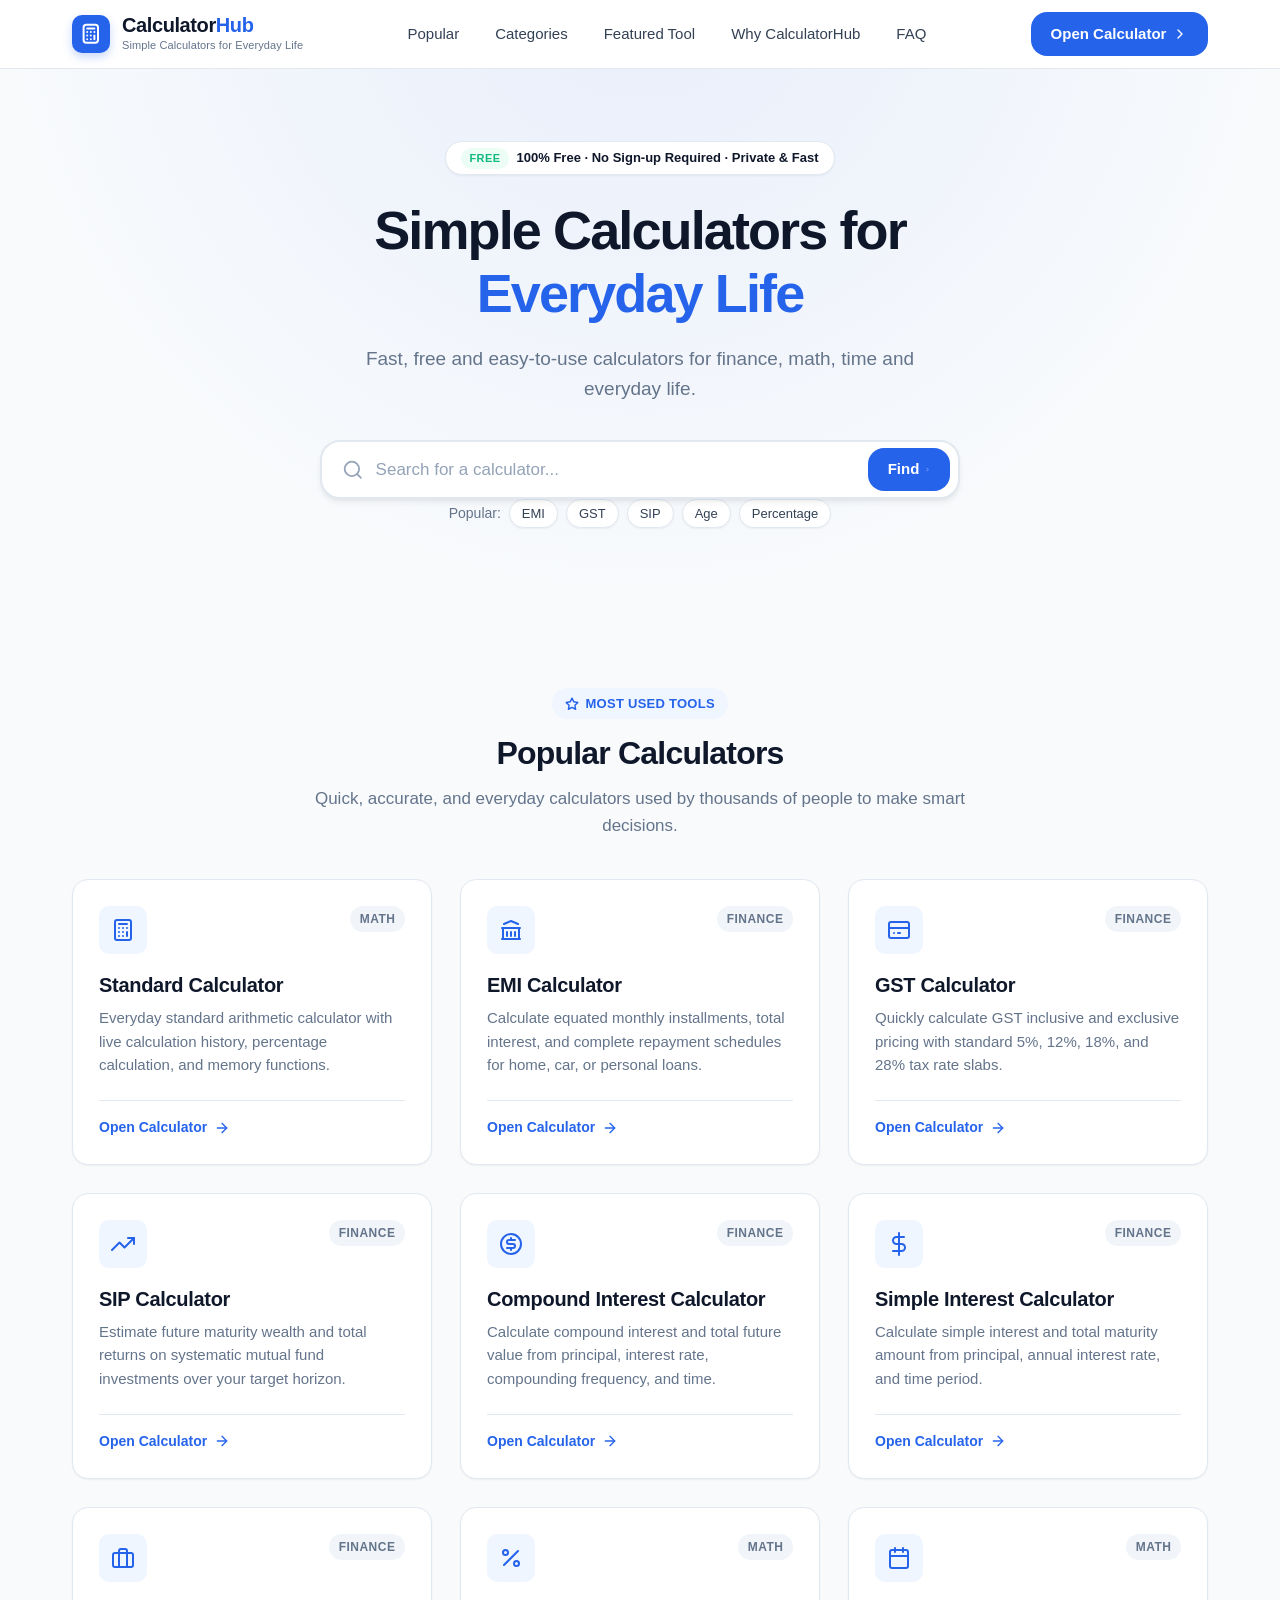
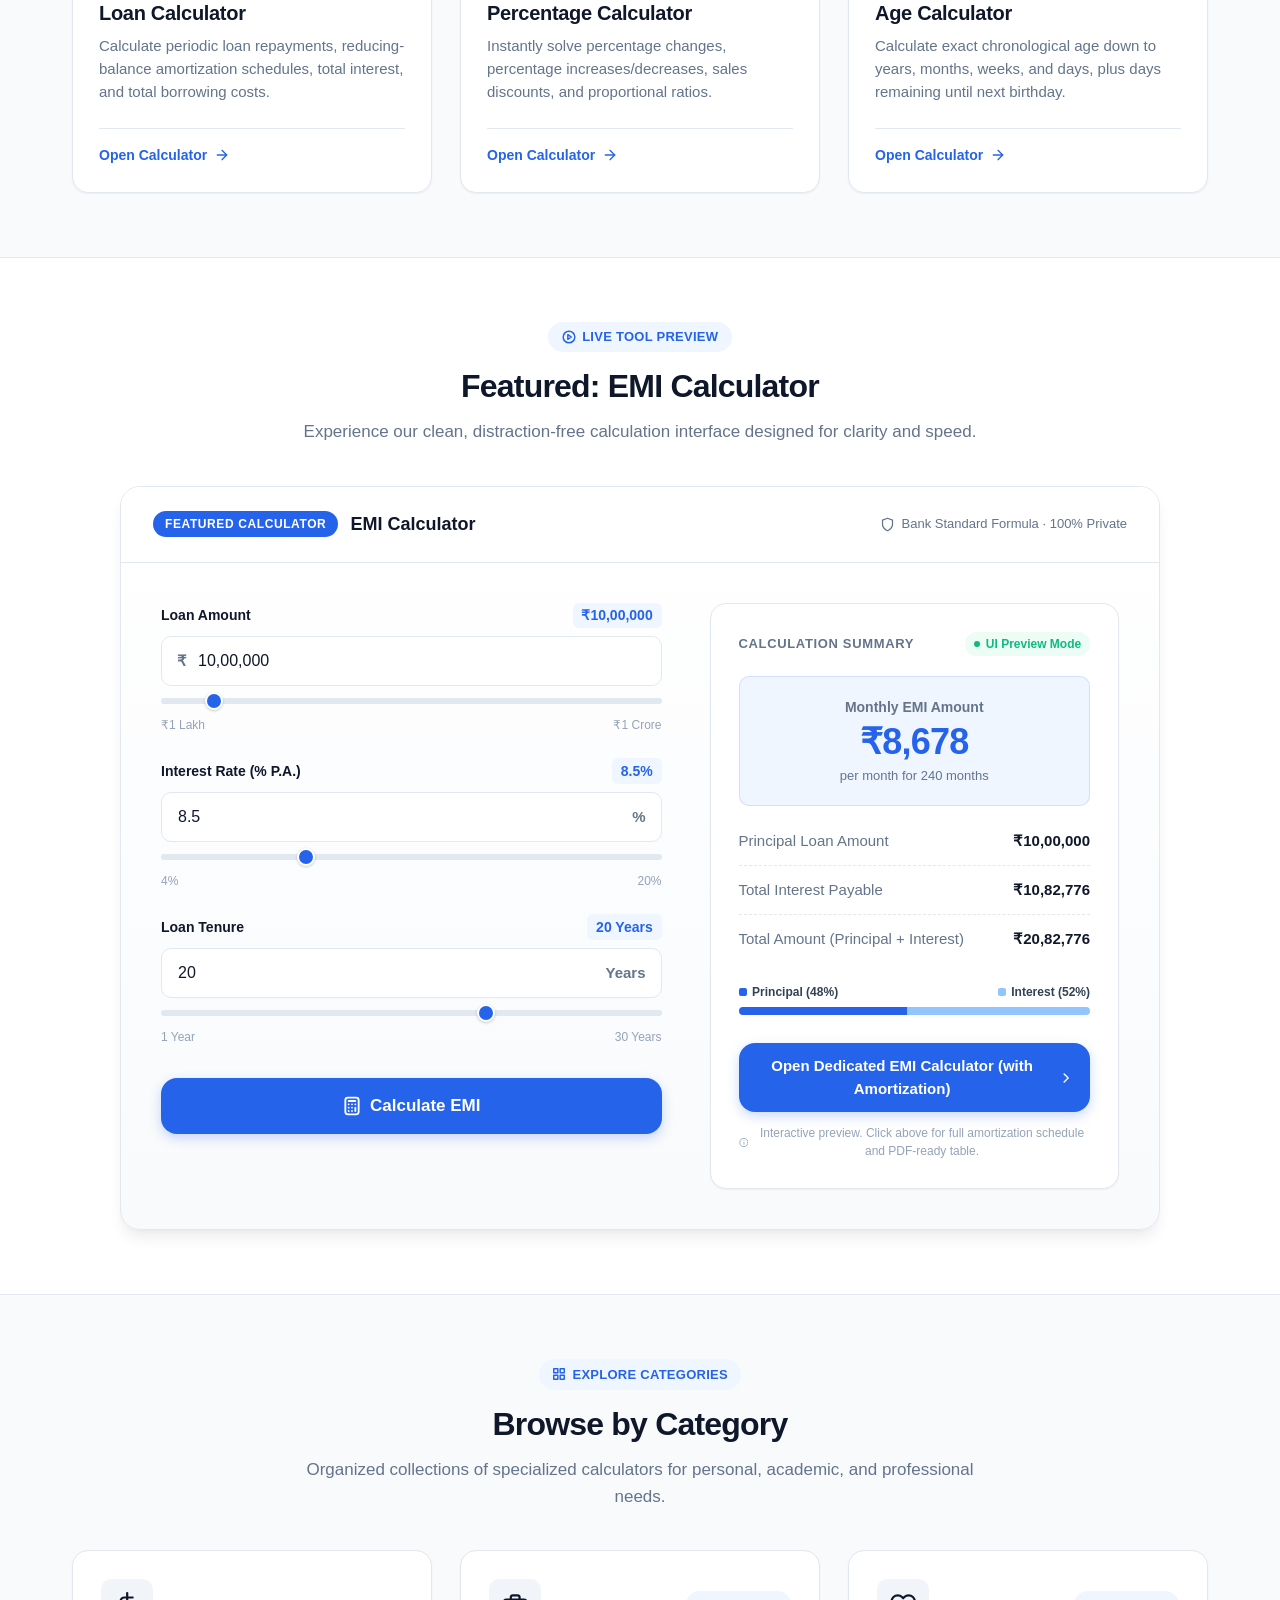
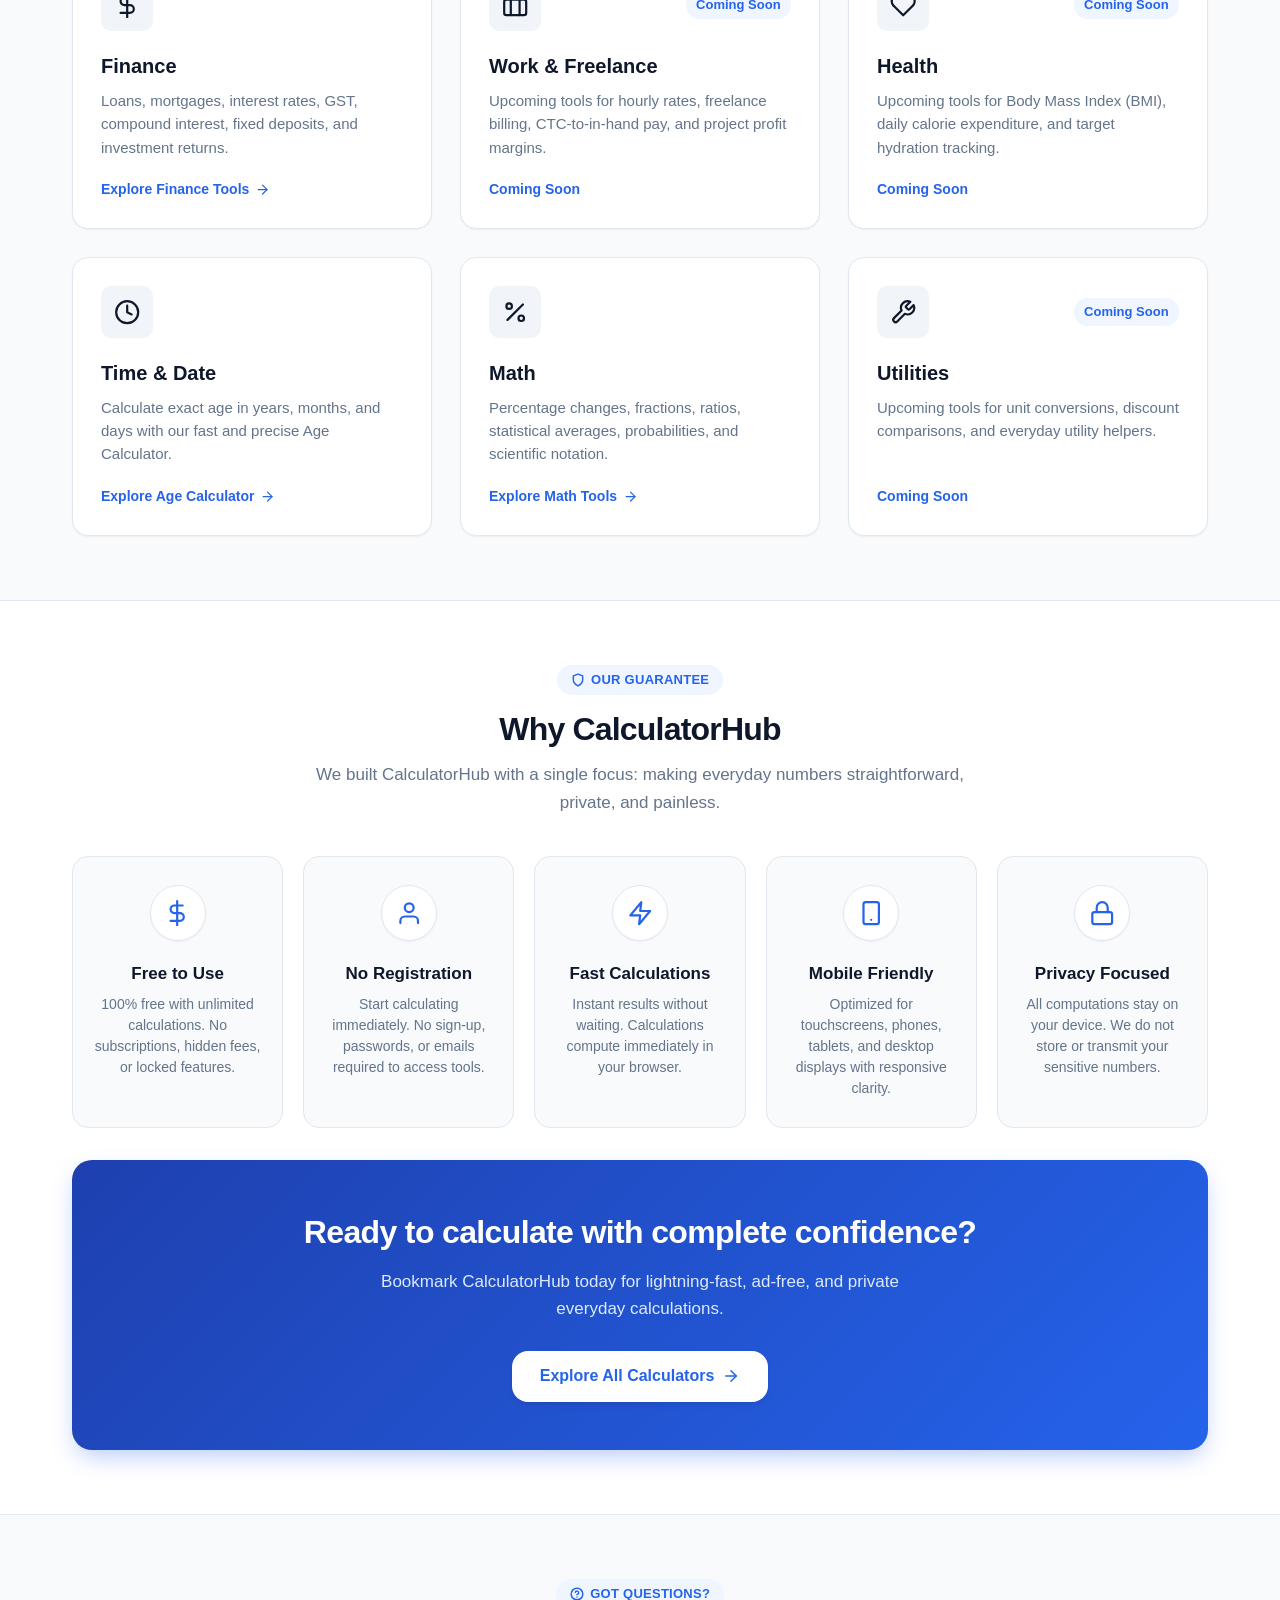
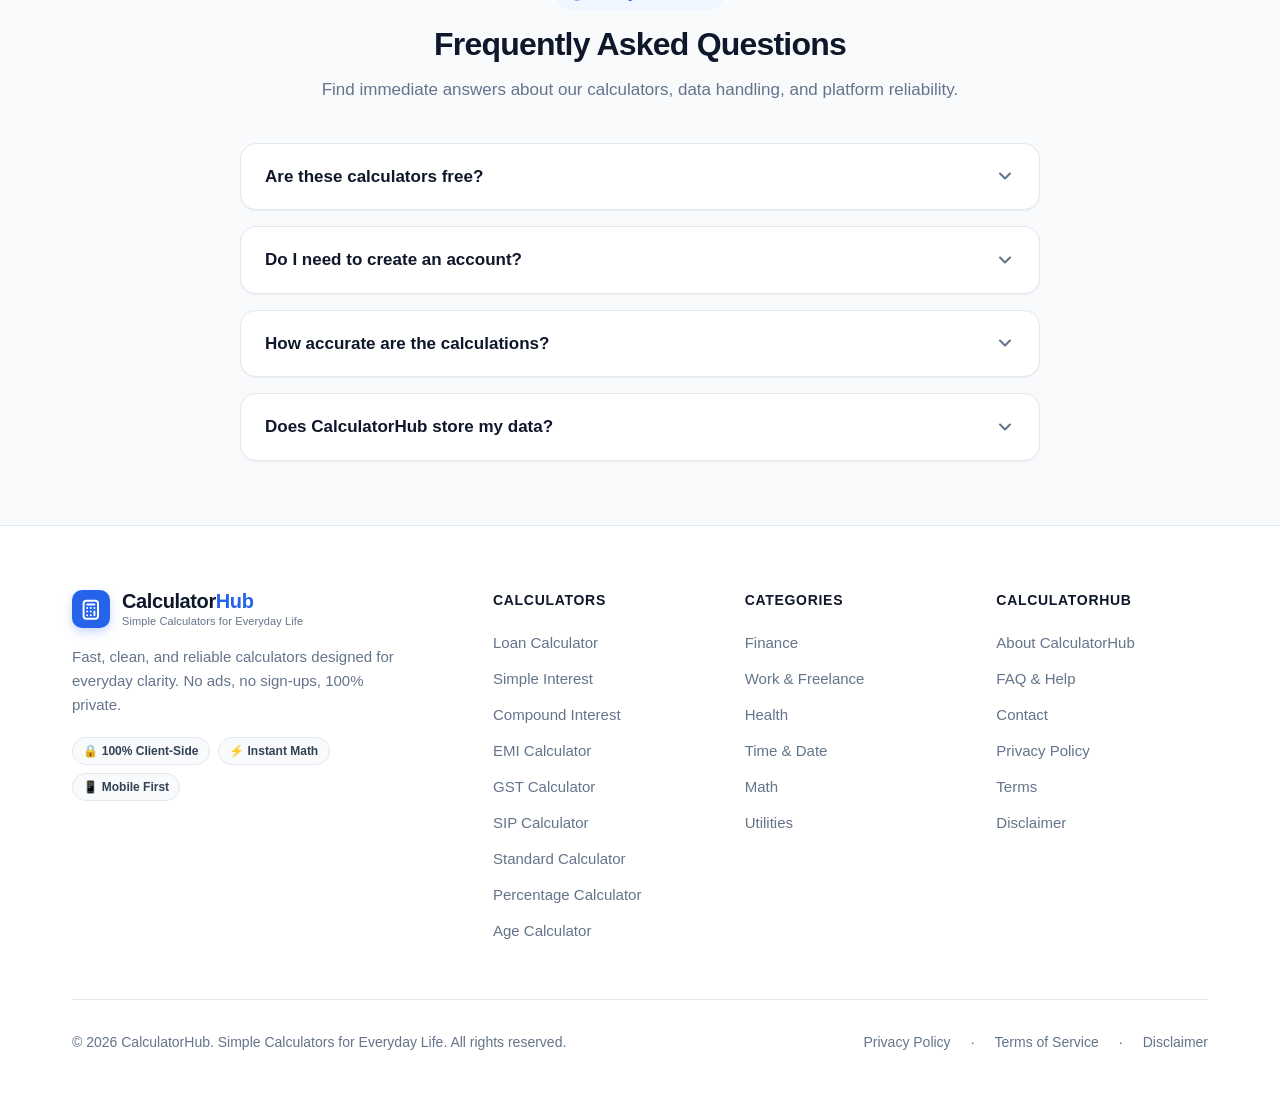
==== commit d6a55760: "Fix homepage SEO metadata and unsupported claims" ====
--- a/index.html
+++ b/index.html
@@ -3,10 +3,11 @@
 <head>
   <meta charset="UTF-8">
   <meta name="viewport" content="width=device-width, initial-scale=1.0">
-  <meta name="description" content="CalculatorHub - Fast, free and easy-to-use calculators for finance, work, health, time, math, and everyday life.">
+  <meta name="description" content="CalculatorHub offers fast, free online calculators for EMI, GST, SIP, loans, interest, percentages, and age. Accurate, private, and 100% client-side.">
+  <meta name="robots" content="index, follow">
   <link rel="canonical" href="https://calcuface.co.in/">
   <meta property="og:title" content="CalculatorHub – Simple Calculators for Everyday Life">
-  <meta property="og:description" content="Fast, free and easy-to-use calculators for finance, work, health, time, math, and everyday life.">
+  <meta property="og:description" content="CalculatorHub offers fast, free online calculators for EMI, GST, SIP, loans, interest, percentages, and age. Accurate, private, and 100% client-side.">
   <meta property="og:url" content="https://calcuface.co.in/">
   <meta property="og:type" content="website">
   <meta property="og:site_name" content="CalculatorHub">
@@ -17,12 +18,7 @@
     "@type": "WebSite",
     "name": "CalculatorHub",
     "url": "https://calcuface.co.in/",
-    "description": "Fast, free and easy-to-use calculators for finance, work, health, time, math, and everyday life.",
-    "potentialAction": {
-      "@type": "SearchAction",
-      "target": "https://calcuface.co.in/?q={search_term_string}",
-      "query-input": "required name=search_term_string"
-    }
+    "description": "CalculatorHub offers fast, free online calculators for EMI, GST, SIP, loans, interest, percentages, and age. Accurate, private, and 100% client-side."
   }
   </script>
   <link rel="stylesheet" href="css/styles.css">
@@ -1800,7 +1796,7 @@
           Simple Calculators for <span class="highlight">Everyday Life</span>
         </h1>
         <p class="hero-description">
-          Fast, free and easy-to-use calculators for finance, work, health, time and more.
+          Fast, free and easy-to-use calculators for finance, math, time and everyday life.
         </p>
 
         <!-- Search Calculator Field -->
@@ -2399,17 +2395,14 @@
                   <path d="M16 21V5a2 2 0 0 0-2-2h-4a2 2 0 0 0-2 2v16"></path>
                 </svg>
               </div>
+              <span class="category-count">Coming Soon</span>
             </div>
             <h3 class="category-title">Work & Freelance</h3>
             <p class="category-desc">
-              Hourly rates, freelance quotes, CTC to in-hand pay, overtime pay, and project profit margins.
+              Upcoming tools for hourly rates, freelance billing, CTC-to-in-hand pay, and project profit margins.
             </p>
             <span class="category-link-text">
-              Explore Work Tools
-              <svg width="16" height="16" viewBox="0 0 24 24" fill="none" stroke="currentColor" stroke-width="2" stroke-linecap="round" stroke-linejoin="round">
-                <line x1="5" y1="12" x2="19" y2="12"></line>
-                <polyline points="12 5 19 12 12 19"></polyline>
-              </svg>
+              Coming Soon
             </span>
           </article>
 
@@ -2421,17 +2414,14 @@
                   <path d="M20.84 4.61a5.5 5.5 0 0 0-7.78 0L12 5.67l-1.06-1.06a5.5 5.5 0 0 0-7.78 7.78l1.06 1.06L12 21.23l7.78-7.78 1.06-1.06a5.5 5.5 0 0 0 0-7.78z"></path>
                 </svg>
               </div>
+              <span class="category-count">Coming Soon</span>
             </div>
             <h3 class="category-title">Health</h3>
             <p class="category-desc">
-              Body Mass Index (BMI), daily calorie expenditure, ideal weight range, and target hydration trackers.
+              Upcoming tools for Body Mass Index (BMI), daily calorie expenditure, and target hydration tracking.
             </p>
             <span class="category-link-text">
-              Explore Health Tools
-              <svg width="16" height="16" viewBox="0 0 24 24" fill="none" stroke="currentColor" stroke-width="2" stroke-linecap="round" stroke-linejoin="round">
-                <line x1="5" y1="12" x2="19" y2="12"></line>
-                <polyline points="12 5 19 12 12 19"></polyline>
-              </svg>
+              Coming Soon
             </span>
           </article>
 
@@ -2447,10 +2437,10 @@
             </div>
             <h3 class="category-title">Time & Date</h3>
             <p class="category-desc">
-              Exact age calculations, date differences, working business days count, countdowns, and time zones.
+              Calculate exact age in years, months, and days with our fast and precise Age Calculator.
             </p>
             <span class="category-link-text">
-              Explore Time Tools
+              Explore Age Calculator
               <svg width="16" height="16" viewBox="0 0 24 24" fill="none" stroke="currentColor" stroke-width="2" stroke-linecap="round" stroke-linejoin="round">
                 <line x1="5" y1="12" x2="19" y2="12"></line>
                 <polyline points="12 5 19 12 12 19"></polyline>
@@ -2490,17 +2480,14 @@
                   <path d="M14.7 6.3a1 1 0 0 0 0 1.4l1.6 1.6a1 1 0 0 0 1.4 0l3.77-3.77a6 6 0 0 1-7.94 7.94l-6.91 6.91a2.12 2.12 0 0 1-3-3l6.91-6.91a6 6 0 0 1 7.94-7.94l-3.76 3.76z"></path>
                 </svg>
               </div>
+              <span class="category-count">Coming Soon</span>
             </div>
             <h3 class="category-title">Utilities</h3>
             <p class="category-desc">
-              Unit converters (length, weight, temperature, storage), discount comparisons, and everyday helpers.
+              Upcoming tools for unit conversions, discount comparisons, and everyday utility helpers.
             </p>
             <span class="category-link-text">
-              Explore Utilities
-              <svg width="16" height="16" viewBox="0 0 24 24" fill="none" stroke="currentColor" stroke-width="2" stroke-linecap="round" stroke-linejoin="round">
-                <line x1="5" y1="12" x2="19" y2="12"></line>
-                <polyline points="12 5 19 12 12 19"></polyline>
-              </svg>
+              Coming Soon
             </span>
           </article>
 
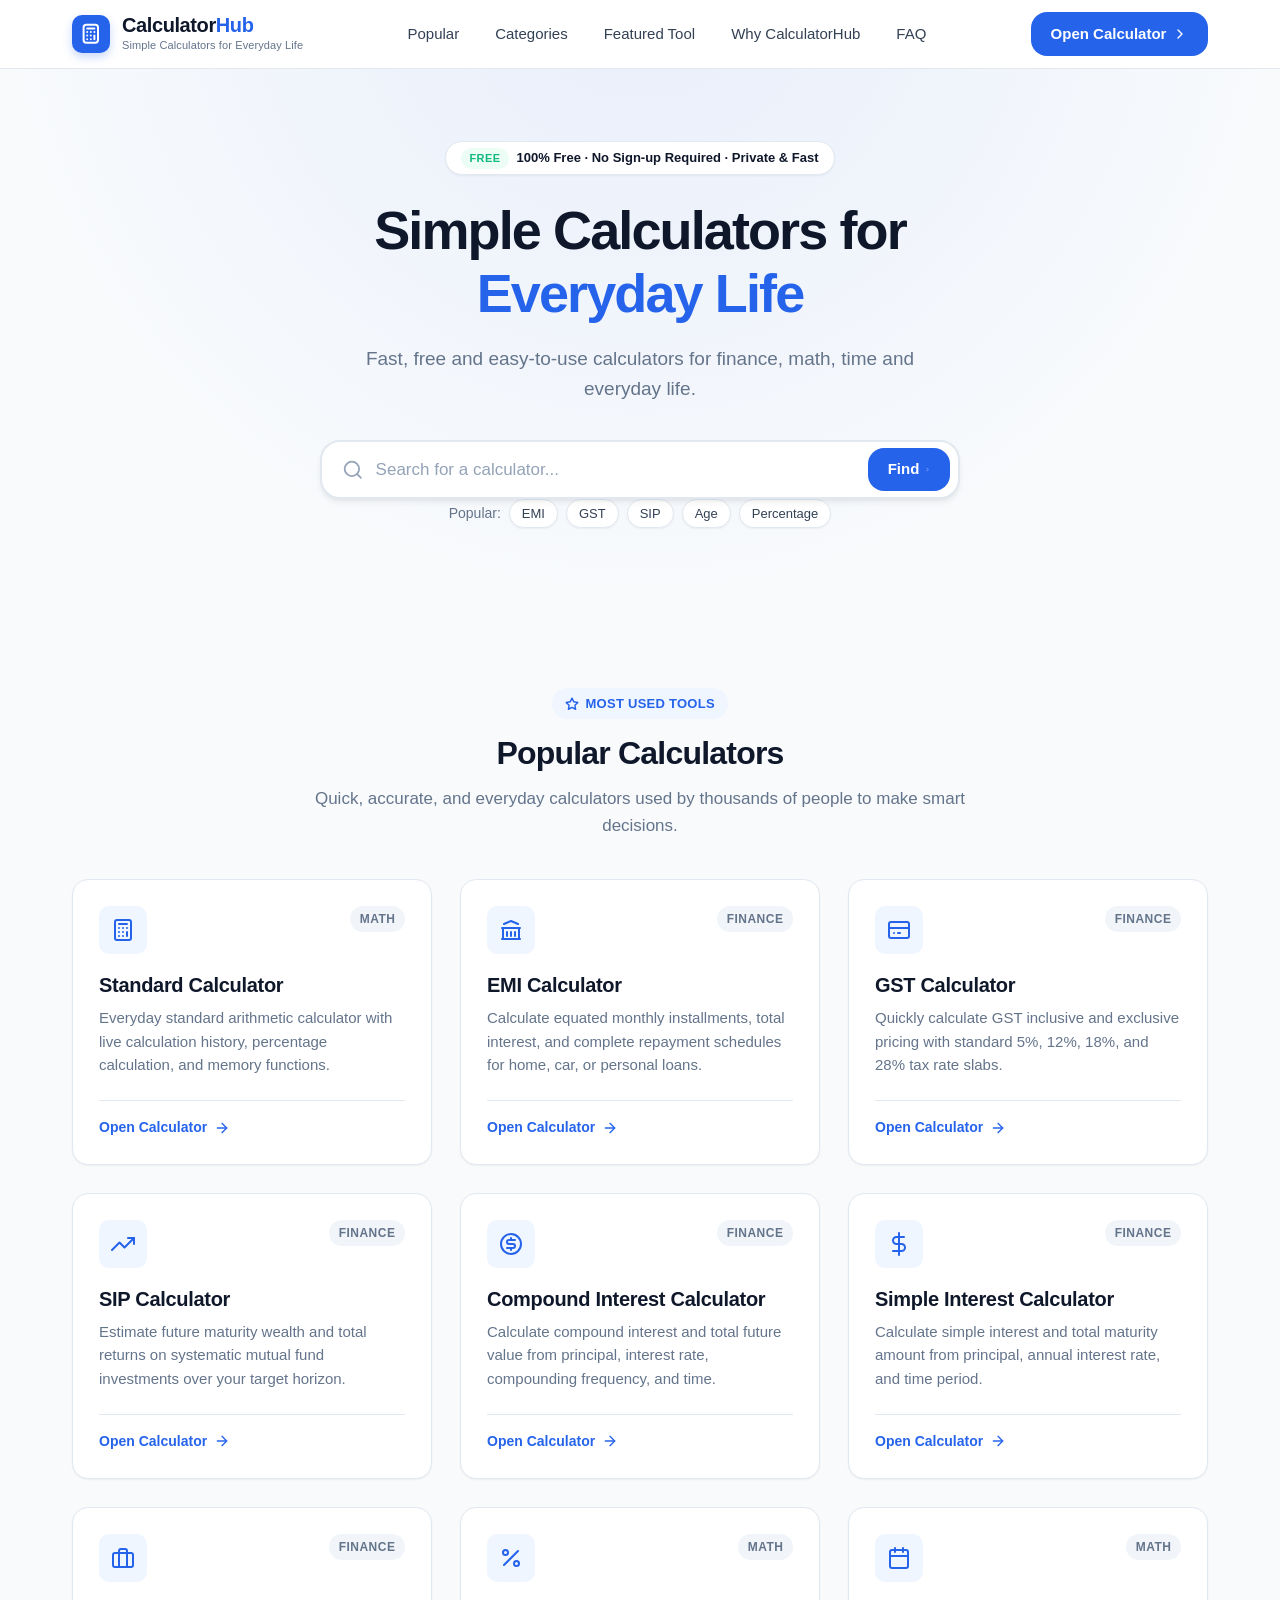
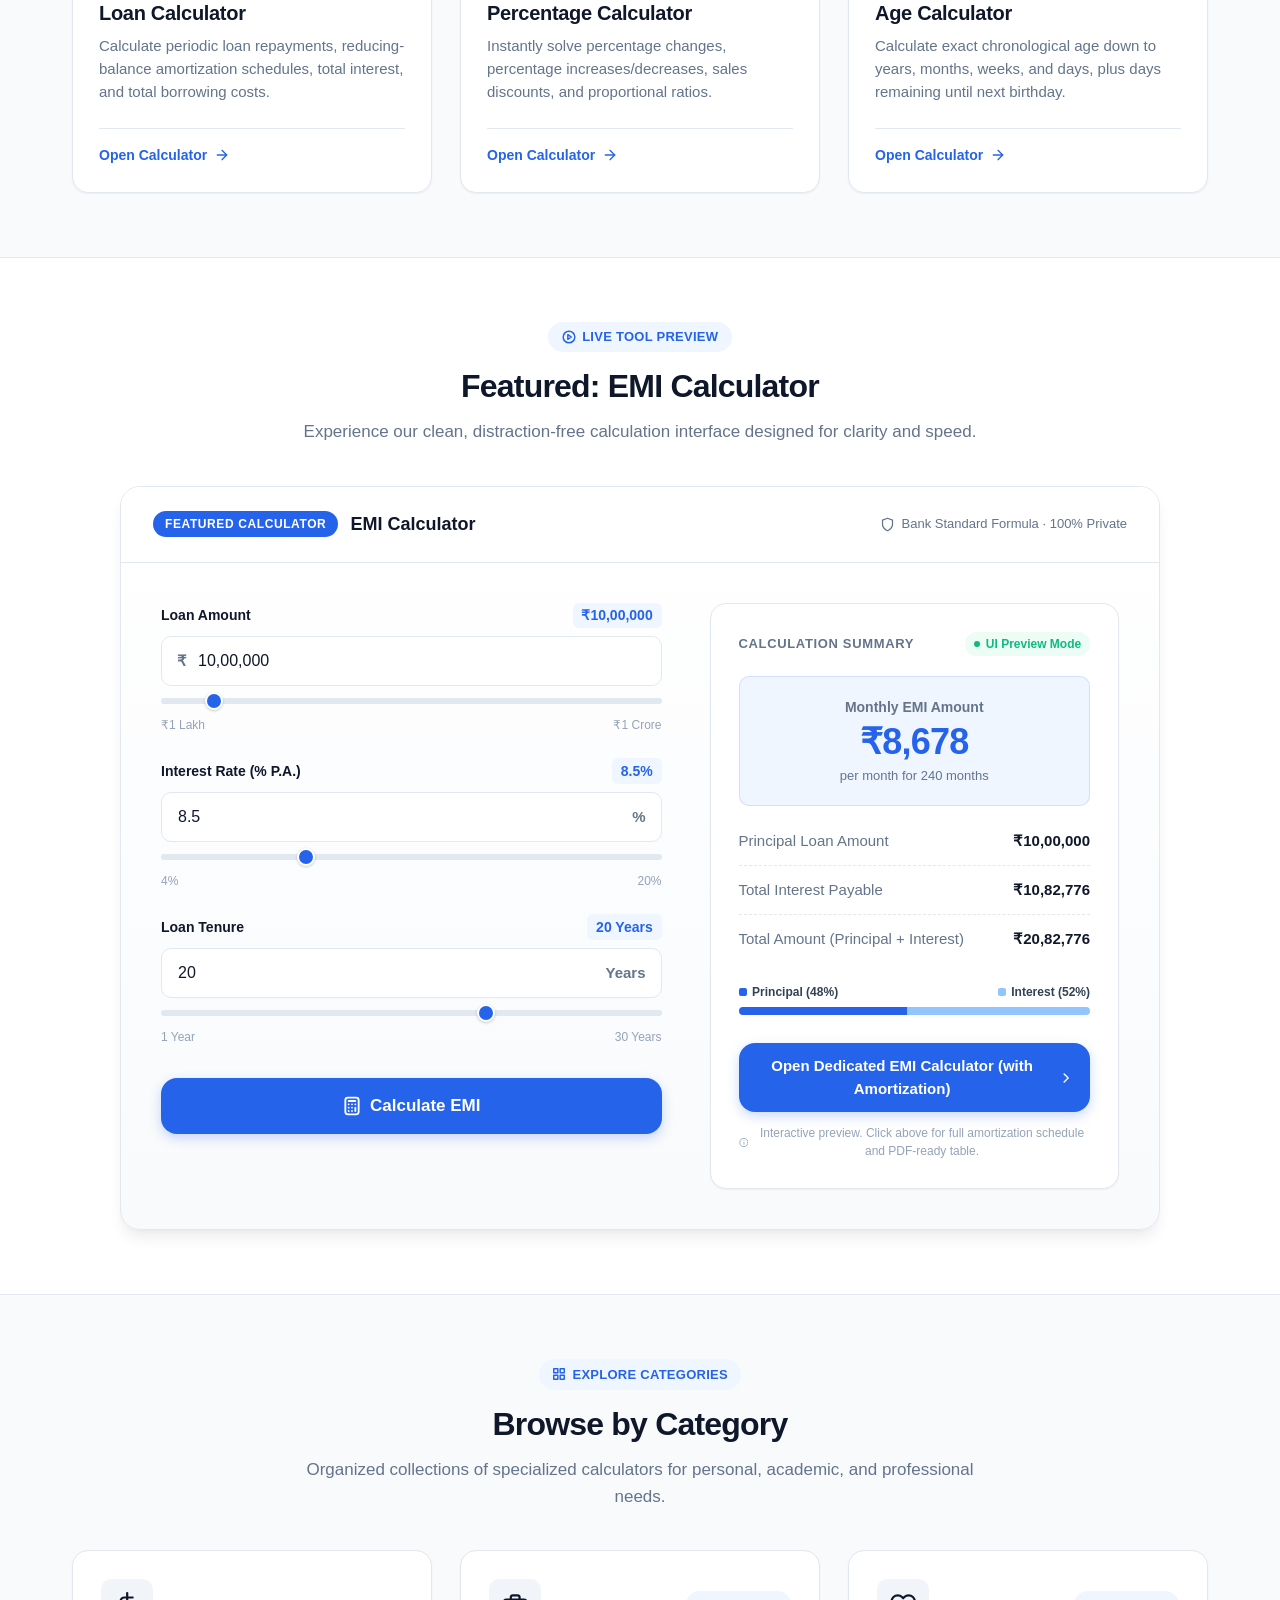
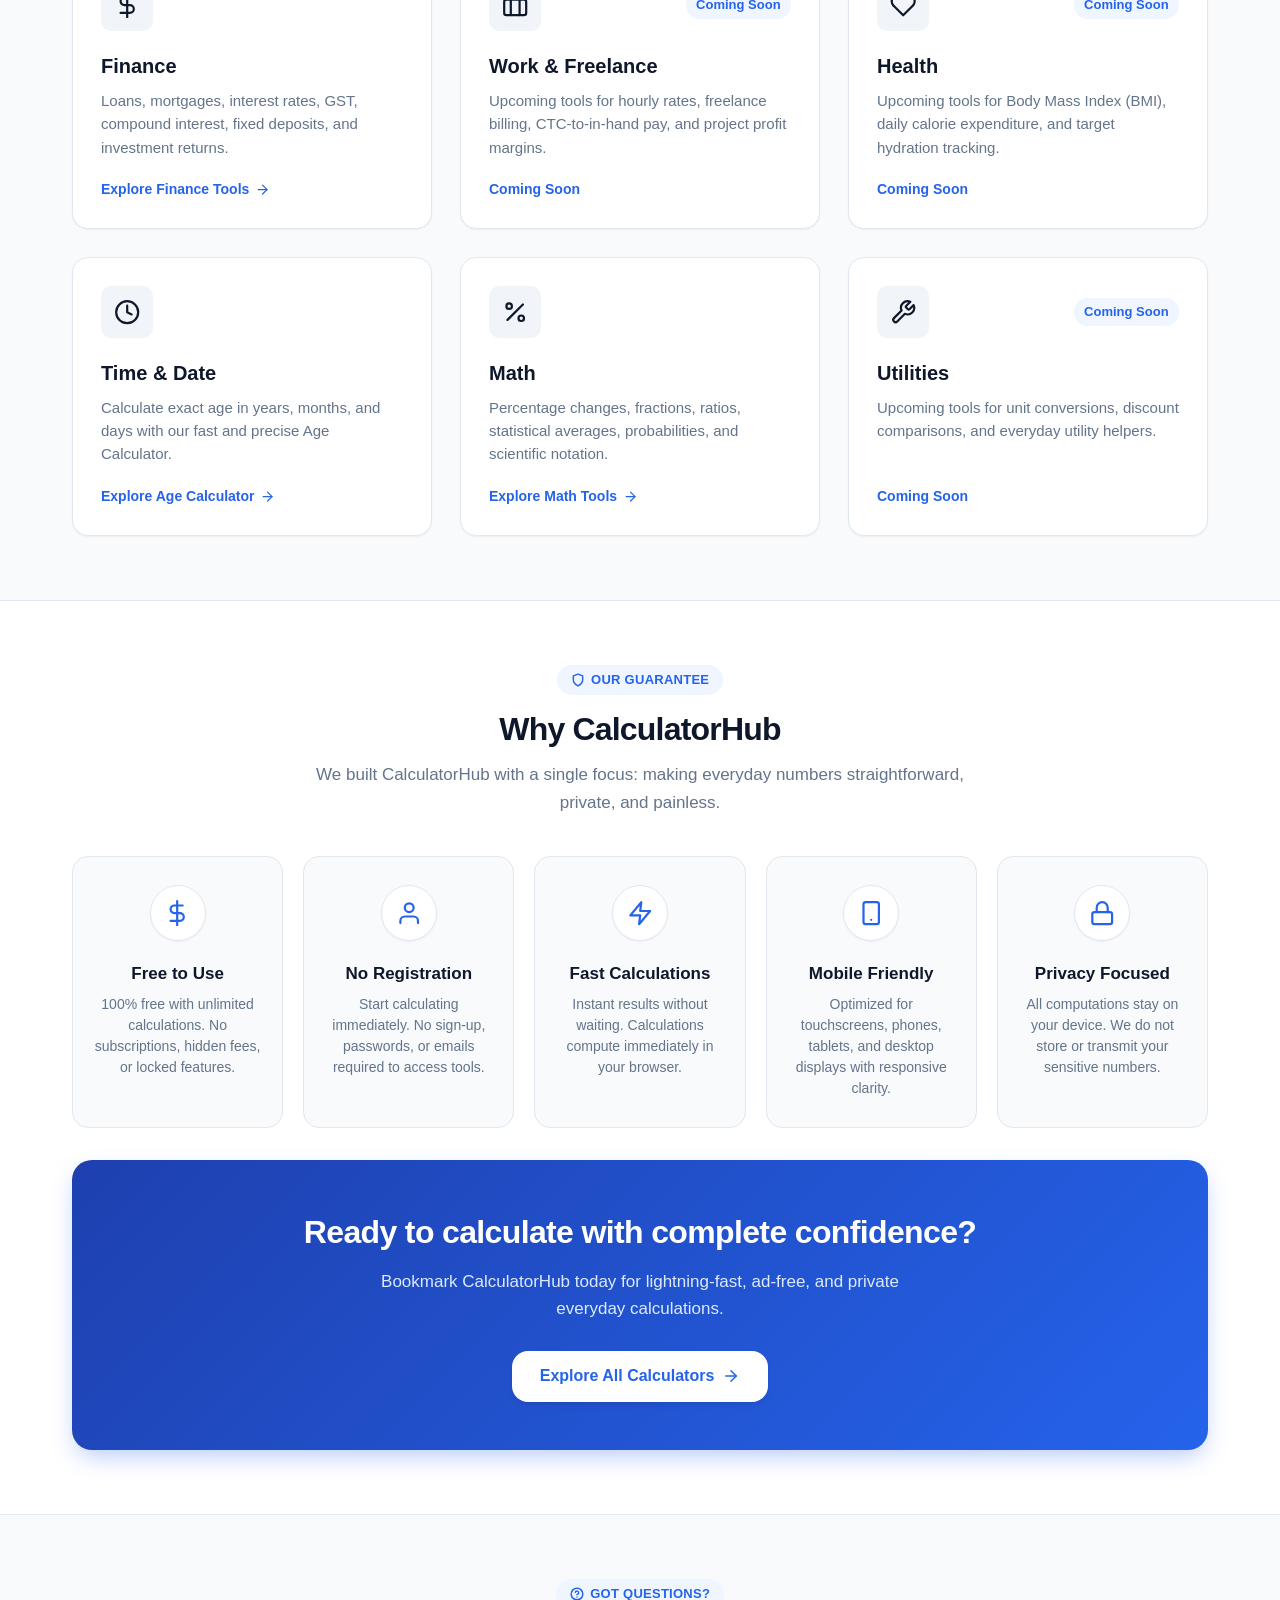
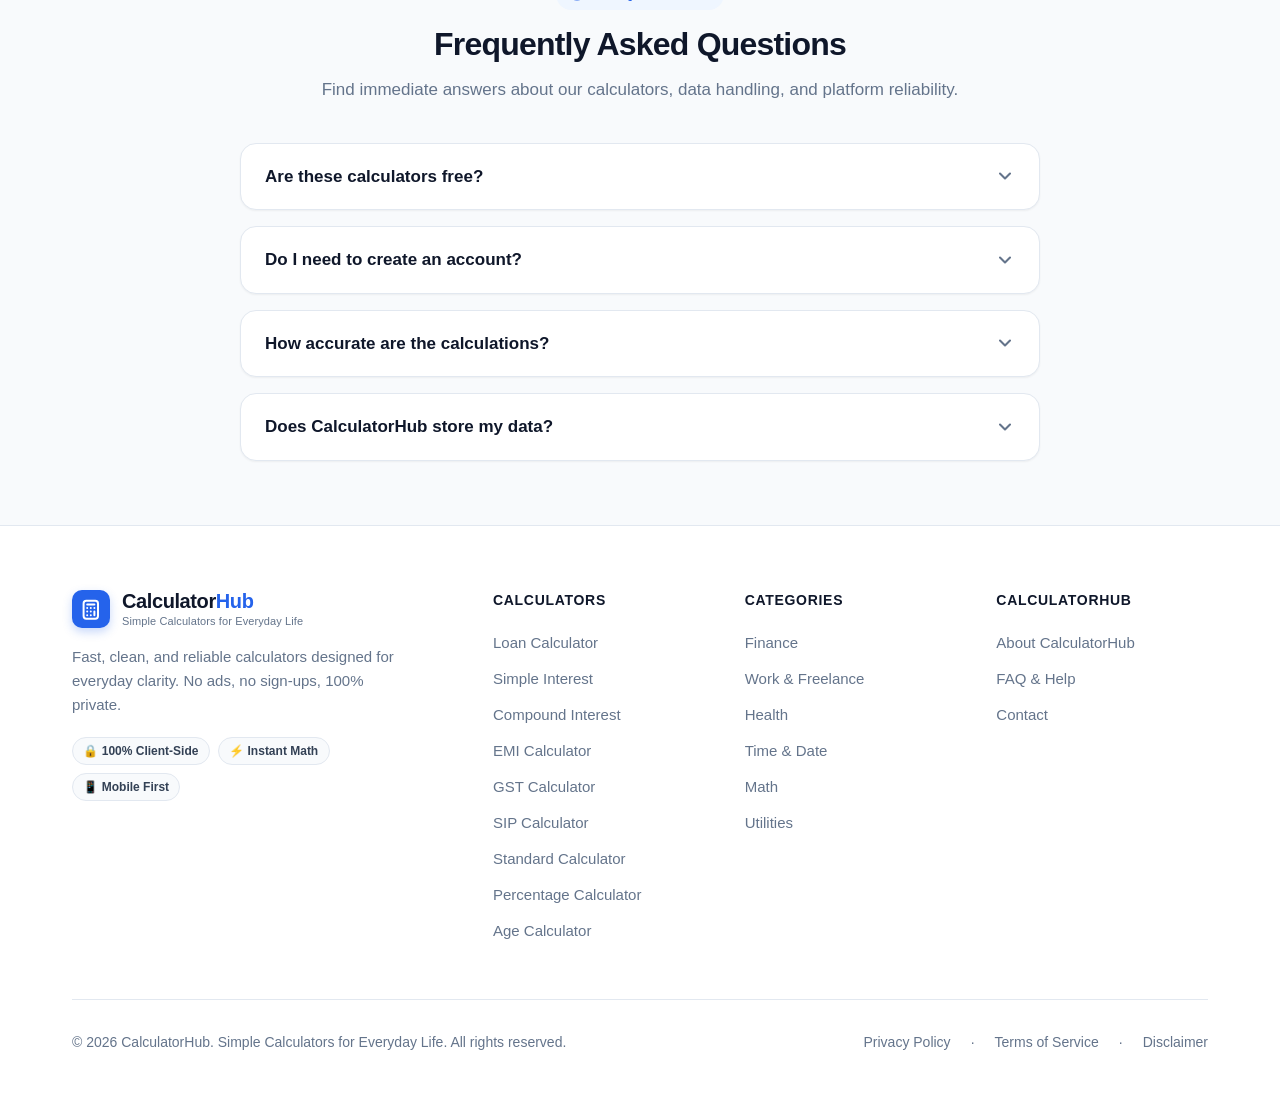
==== commit 3f0cec80: "SEO: improve internal linking and calculator discovery" ====
--- a/index.html
+++ b/index.html
@@ -1722,7 +1722,7 @@
   <header class="site-header">
     <div class="container nav-container">
       <!-- Brand Logo -->
-      <a href="index.html" class="brand-logo" aria-label="CalculatorHub Homepage">
+      <a href="/" class="brand-logo" aria-label="CalculatorHub Homepage">
         <div class="brand-icon-wrapper" aria-hidden="true">
           <svg width="22" height="22" viewBox="0 0 24 24" fill="none" stroke="currentColor" stroke-width="2.2" stroke-linecap="round" stroke-linejoin="round">
             <rect x="4" y="2" width="16" height="20" rx="3"></rect>
@@ -1898,7 +1898,7 @@
           </a>
 
           <!-- 2. EMI Calculator -->
-          <a href="calculators/emi/index.html" class="calc-card" data-calc-name="EMI Calculator" data-keywords="emi loan interest mortgage home car finance">
+          <a href="/calculators/emi/" class="calc-card" data-calc-name="EMI Calculator" data-keywords="emi loan interest mortgage home car finance">
             <div class="calc-card-top">
               <div class="calc-icon-box" aria-hidden="true">
                 <svg width="24" height="24" viewBox="0 0 24 24" fill="none" stroke="currentColor" stroke-width="2" stroke-linecap="round" stroke-linejoin="round">
@@ -1930,7 +1930,7 @@
           </a>
 
           <!-- 2. GST Calculator -->
-          <a href="calculators/gst/index.html" class="calc-card" data-calc-name="GST Calculator" data-keywords="gst tax vat invoice sales finance business">
+          <a href="/calculators/gst/" class="calc-card" data-calc-name="GST Calculator" data-keywords="gst tax vat invoice sales finance business">
             <div class="calc-card-top">
               <div class="calc-icon-box" aria-hidden="true">
                 <svg width="24" height="24" viewBox="0 0 24 24" fill="none" stroke="currentColor" stroke-width="2" stroke-linecap="round" stroke-linejoin="round">
@@ -1958,7 +1958,7 @@
           </a>
 
           <!-- 3. SIP Calculator -->
-          <a href="calculators/sip/index.html" class="calc-card" data-calc-name="SIP Calculator" data-keywords="sip mutual fund investment wealth compound interest returns">
+          <a href="/calculators/sip/" class="calc-card" data-calc-name="SIP Calculator" data-keywords="sip mutual fund investment wealth compound interest returns">
             <div class="calc-card-top">
               <div class="calc-icon-box" aria-hidden="true">
                 <svg width="24" height="24" viewBox="0 0 24 24" fill="none" stroke="currentColor" stroke-width="2" stroke-linecap="round" stroke-linejoin="round">
@@ -1984,7 +1984,7 @@
           </a>
 
           <!-- 4. Compound Interest Calculator -->
-          <a href="calculators/compound-interest/index.html" class="calc-card" data-calc-name="Compound Interest Calculator" data-keywords="compound interest ci investment future value wealth returns annual monthly daily">
+          <a href="/calculators/compound-interest/" class="calc-card" data-calc-name="Compound Interest Calculator" data-keywords="compound interest ci investment future value wealth returns annual monthly daily">
             <div class="calc-card-top">
               <div class="calc-icon-box" aria-hidden="true">
                 <svg width="24" height="24" viewBox="0 0 24 24" fill="none" stroke="currentColor" stroke-width="2" stroke-linecap="round" stroke-linejoin="round">
@@ -2012,7 +2012,7 @@
           </a>
 
           <!-- Simple Interest Calculator -->
-          <a href="calculators/simple-interest/" class="calc-card" data-calc-name="Simple Interest Calculator" data-keywords="simple interest si interest calculator loan deposit maturity principal rate time">
+          <a href="/calculators/simple-interest/" class="calc-card" data-calc-name="Simple Interest Calculator" data-keywords="simple interest si interest calculator loan deposit maturity principal rate time">
             <div class="calc-card-top">
               <div class="calc-icon-box" aria-hidden="true">
                 <svg width="24" height="24" viewBox="0 0 24 24" fill="none" stroke="currentColor" stroke-width="2" stroke-linecap="round" stroke-linejoin="round">
@@ -2038,7 +2038,7 @@
           </a>
 
           <!-- Loan Calculator -->
-          <a href="calculators/loan/" class="calc-card" data-calc-name="Loan Calculator" data-keywords="loan loan calculator reducing balance amortization loan repayment quarterly payment yearly payment borrowing cost">
+          <a href="/calculators/loan/" class="calc-card" data-calc-name="Loan Calculator" data-keywords="loan loan calculator reducing balance amortization loan repayment quarterly payment yearly payment borrowing cost">
             <div class="calc-card-top">
               <div class="calc-icon-box" aria-hidden="true">
                 <svg width="24" height="24" viewBox="0 0 24 24" fill="none" stroke="currentColor" stroke-width="2" stroke-linecap="round" stroke-linejoin="round">
@@ -2064,7 +2064,7 @@
           </a>
 
           <!-- Percentage Calculator -->
-          <a href="calculators/percentage/index.html" class="calc-card" data-calc-name="Percentage Calculator" data-keywords="percentage percent math discount proportion increase decrease">
+          <a href="/calculators/percentage/" class="calc-card" data-calc-name="Percentage Calculator" data-keywords="percentage percent math discount proportion increase decrease">
             <div class="calc-card-top">
               <div class="calc-icon-box" aria-hidden="true">
                 <svg width="24" height="24" viewBox="0 0 24 24" fill="none" stroke="currentColor" stroke-width="2" stroke-linecap="round" stroke-linejoin="round">
@@ -2091,7 +2091,7 @@
           </a>
 
           <!-- 6. Age Calculator -->
-          <a href="calculators/age/index.html" class="calc-card" data-calc-name="Age Calculator" data-keywords="age date birthday time years months days days between">
+          <a href="/calculators/age/" class="calc-card" data-calc-name="Age Calculator" data-keywords="age date birthday time years months days days between">
             <div class="calc-card-top">
               <div class="calc-icon-box" aria-hidden="true">
                 <svg width="24" height="24" viewBox="0 0 24 24" fill="none" stroke="currentColor" stroke-width="2" stroke-linecap="round" stroke-linejoin="round">
@@ -2322,7 +2322,7 @@
 
               <!-- Visual Sub-note & Link to Dedicated Page -->
               <div class="results-footer-note" style="flex-direction: column; gap: 0.75rem;">
-                <a href="calculators/emi/index.html" class="btn-calculate" style="width: 100%; text-decoration: none; padding: 0.75rem 1rem; font-size: 0.9375rem; justify-content: center; gap: 0.5rem;">
+                <a href="/calculators/emi/" class="btn-calculate" style="width: 100%; text-decoration: none; padding: 0.75rem 1rem; font-size: 0.9375rem; justify-content: center; gap: 0.5rem;">
                   <span>Open Dedicated EMI Calculator (with Amortization)</span>
                   <svg width="15" height="15" viewBox="0 0 24 24" fill="none" stroke="currentColor" stroke-width="2" stroke-linecap="round" stroke-linejoin="round">
                     <polyline points="9 18 15 12 9 6"></polyline>
@@ -2696,7 +2696,7 @@
 
         <!-- Column 1: Brand & About -->
         <div class="footer-brand">
-          <a href="index.html" class="brand-logo" aria-label="CalculatorHub Homepage">
+          <a href="/" class="brand-logo" aria-label="CalculatorHub Homepage">
             <div class="brand-icon-wrapper" aria-hidden="true">
               <svg width="22" height="22" viewBox="0 0 24 24" fill="none" stroke="currentColor" stroke-width="2.2" stroke-linecap="round" stroke-linejoin="round">
                 <rect x="4" y="2" width="16" height="20" rx="3"></rect>
@@ -2724,15 +2724,15 @@
         <div>
           <h4 class="footer-heading">Calculators</h4>
           <ul class="footer-links-list">
-            <li><a href="calculators/loan/index.html" class="footer-link">Loan Calculator</a></li>
-            <li><a href="calculators/simple-interest/index.html" class="footer-link">Simple Interest</a></li>
-            <li><a href="calculators/compound-interest/index.html" class="footer-link">Compound Interest</a></li>
-            <li><a href="calculators/emi/index.html" class="footer-link">EMI Calculator</a></li>
-            <li><a href="calculators/gst/index.html" class="footer-link">GST Calculator</a></li>
-            <li><a href="calculators/sip/index.html" class="footer-link">SIP Calculator</a></li>
+            <li><a href="/calculators/loan/" class="footer-link">Loan Calculator</a></li>
+            <li><a href="/calculators/simple-interest/" class="footer-link">Simple Interest</a></li>
+            <li><a href="/calculators/compound-interest/" class="footer-link">Compound Interest</a></li>
+            <li><a href="/calculators/emi/" class="footer-link">EMI Calculator</a></li>
+            <li><a href="/calculators/gst/" class="footer-link">GST Calculator</a></li>
+            <li><a href="/calculators/sip/" class="footer-link">SIP Calculator</a></li>
             <li><a href="calculator.html" class="footer-link">Standard Calculator</a></li>
-            <li><a href="calculators/percentage/index.html" class="footer-link">Percentage Calculator</a></li>
-            <li><a href="calculators/age/index.html" class="footer-link">Age Calculator</a></li>
+            <li><a href="/calculators/percentage/" class="footer-link">Percentage Calculator</a></li>
+            <li><a href="/calculators/age/" class="footer-link">Age Calculator</a></li>
           </ul>
         </div>
 
@@ -2756,9 +2756,6 @@
             <li><a href="#why-us" class="footer-link">About CalculatorHub</a></li>
             <li><a href="#faq" class="footer-link">FAQ & Help</a></li>
             <li><a href="#footer-contact" class="footer-link" id="footer-contact">Contact</a></li>
-            <li><a href="#footer-privacy" class="footer-link" id="footer-privacy">Privacy Policy</a></li>
-            <li><a href="#footer-terms" class="footer-link" id="footer-terms">Terms</a></li>
-            <li><a href="#footer-disclaimer" class="footer-link" id="footer-disclaimer">Disclaimer</a></li>
           </ul>
         </div>
 
@@ -2768,11 +2765,11 @@
       <div class="footer-bottom">
         <p>&copy; 2026 CalculatorHub. Simple Calculators for Everyday Life. All rights reserved.</p>
         <div class="footer-legal-links">
-          <a href="#footer-privacy">Privacy Policy</a>
+          <a href="#footer-privacy" id="footer-privacy">Privacy Policy</a>
           <span>·</span>
-          <a href="#footer-terms">Terms of Service</a>
+          <a href="#footer-terms" id="footer-terms">Terms of Service</a>
           <span>·</span>
-          <a href="#footer-disclaimer">Disclaimer</a>
+          <a href="#footer-disclaimer" id="footer-disclaimer">Disclaimer</a>
         </div>
       </div>
     </div>
